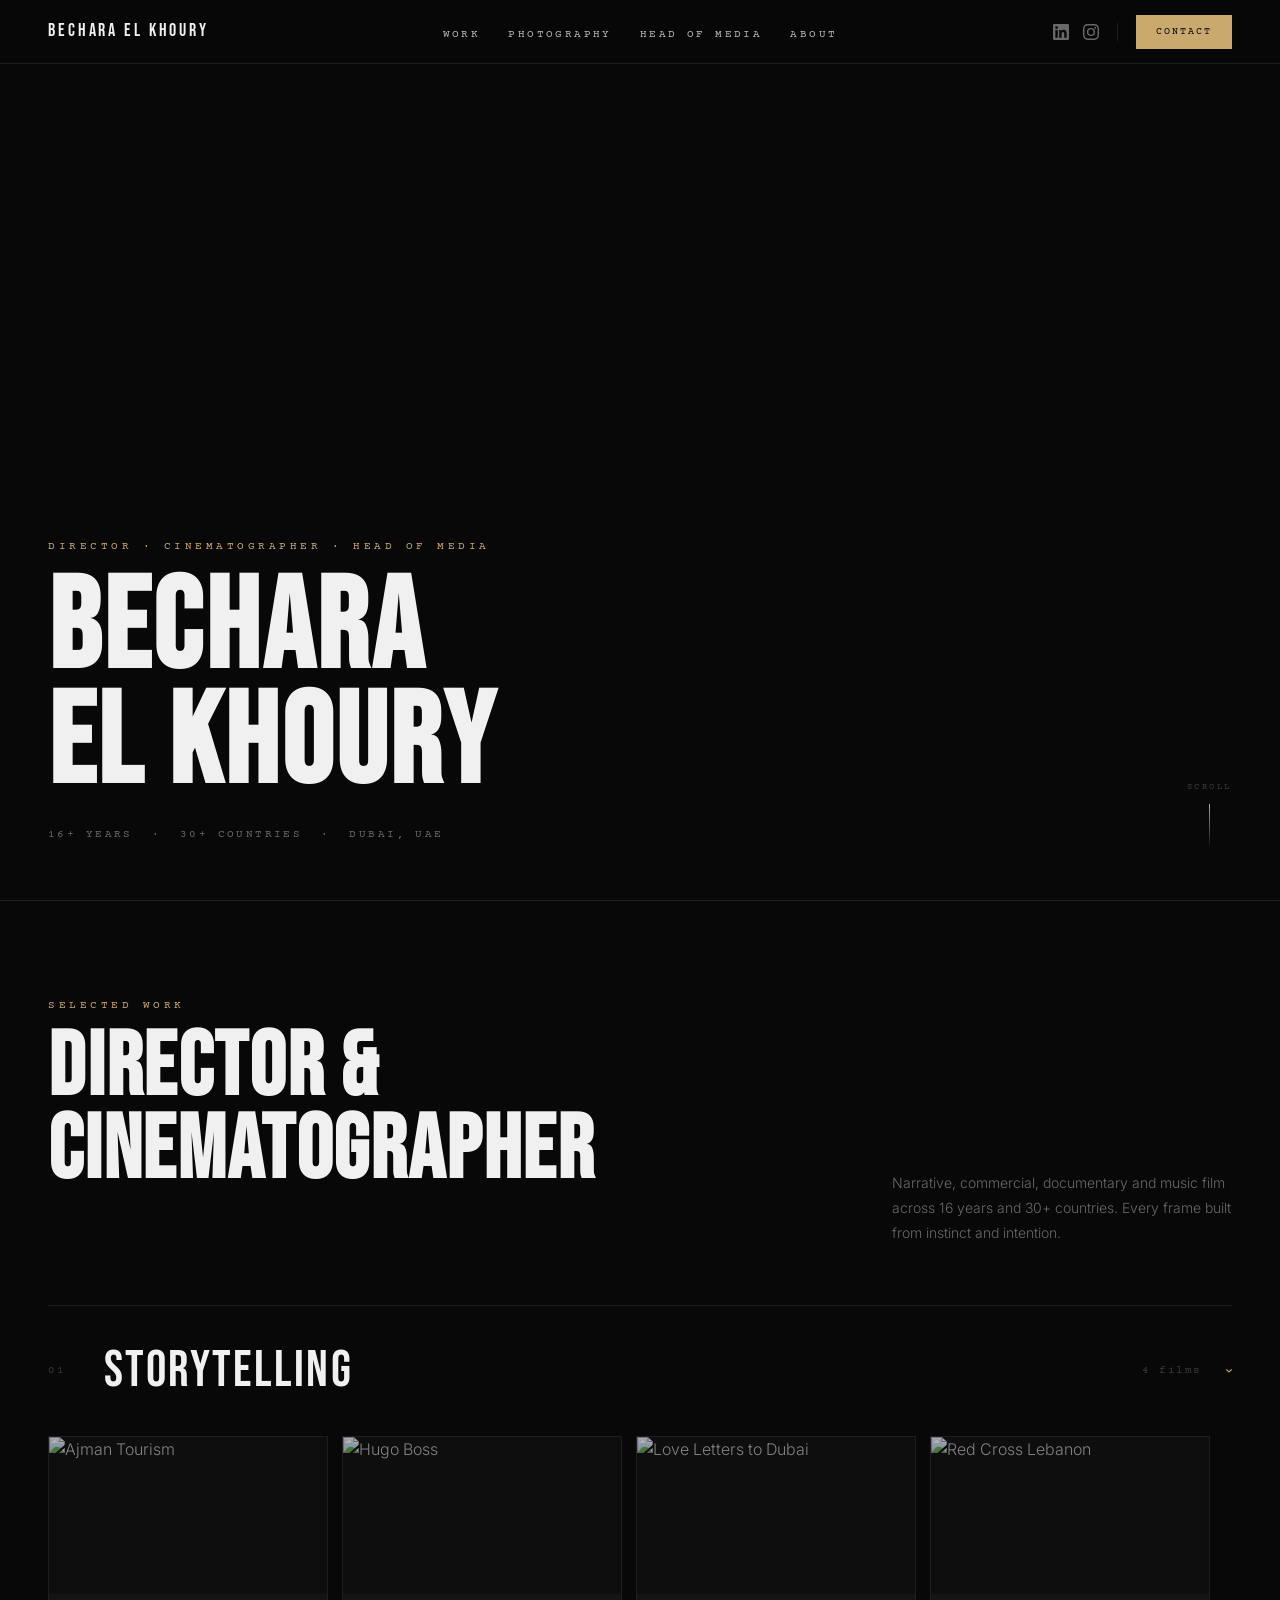
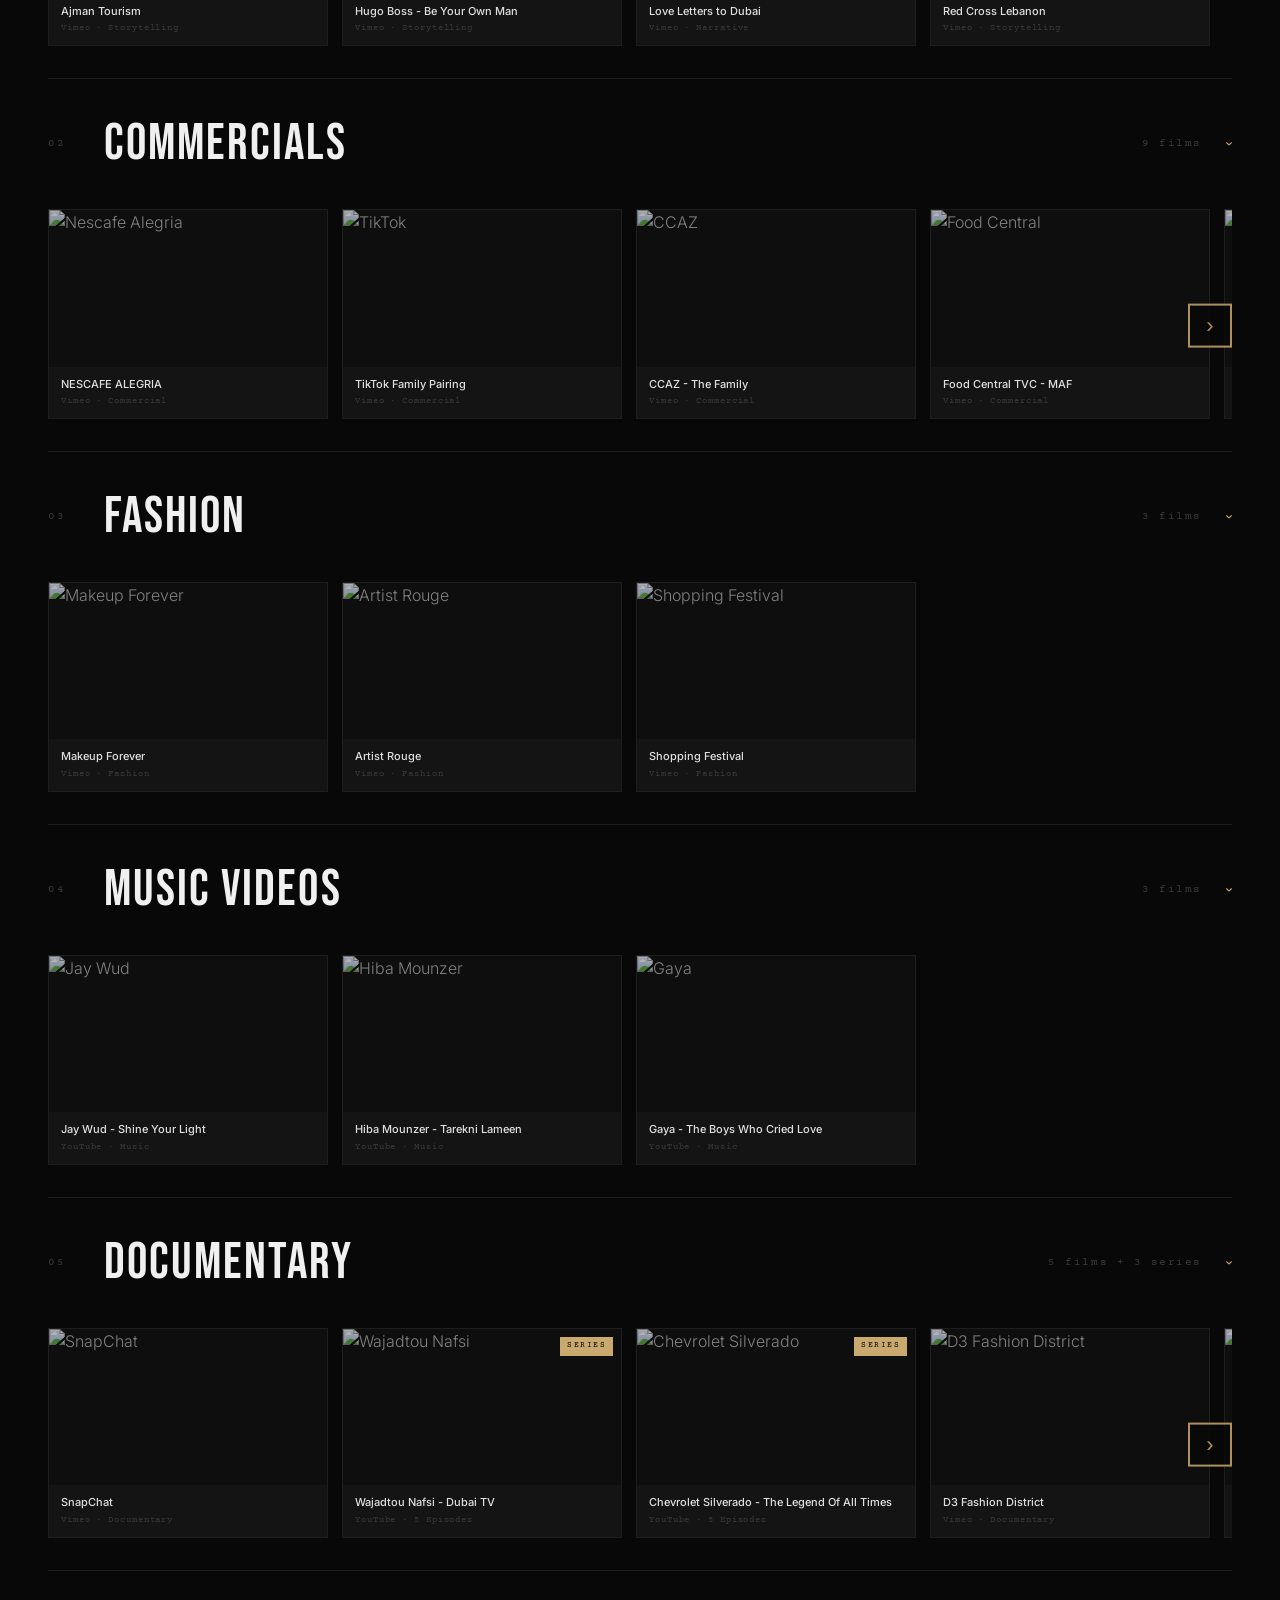
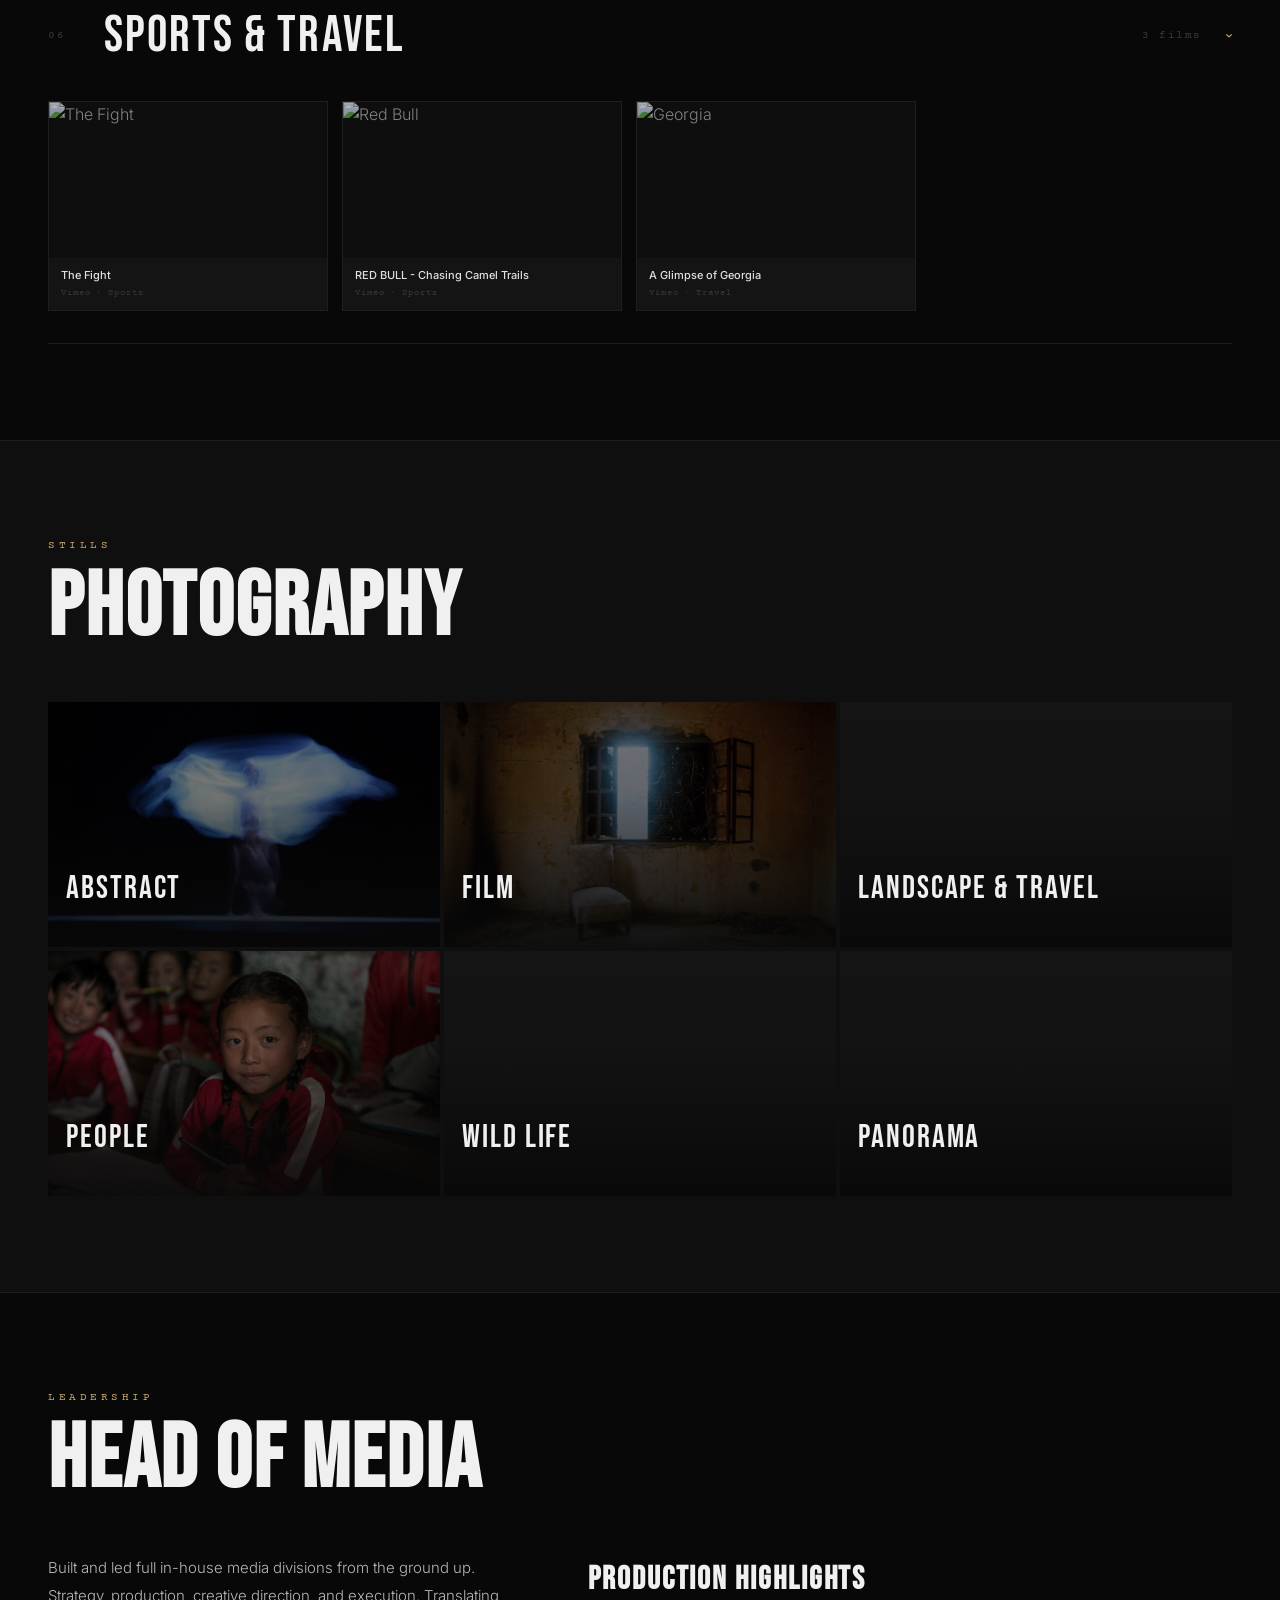
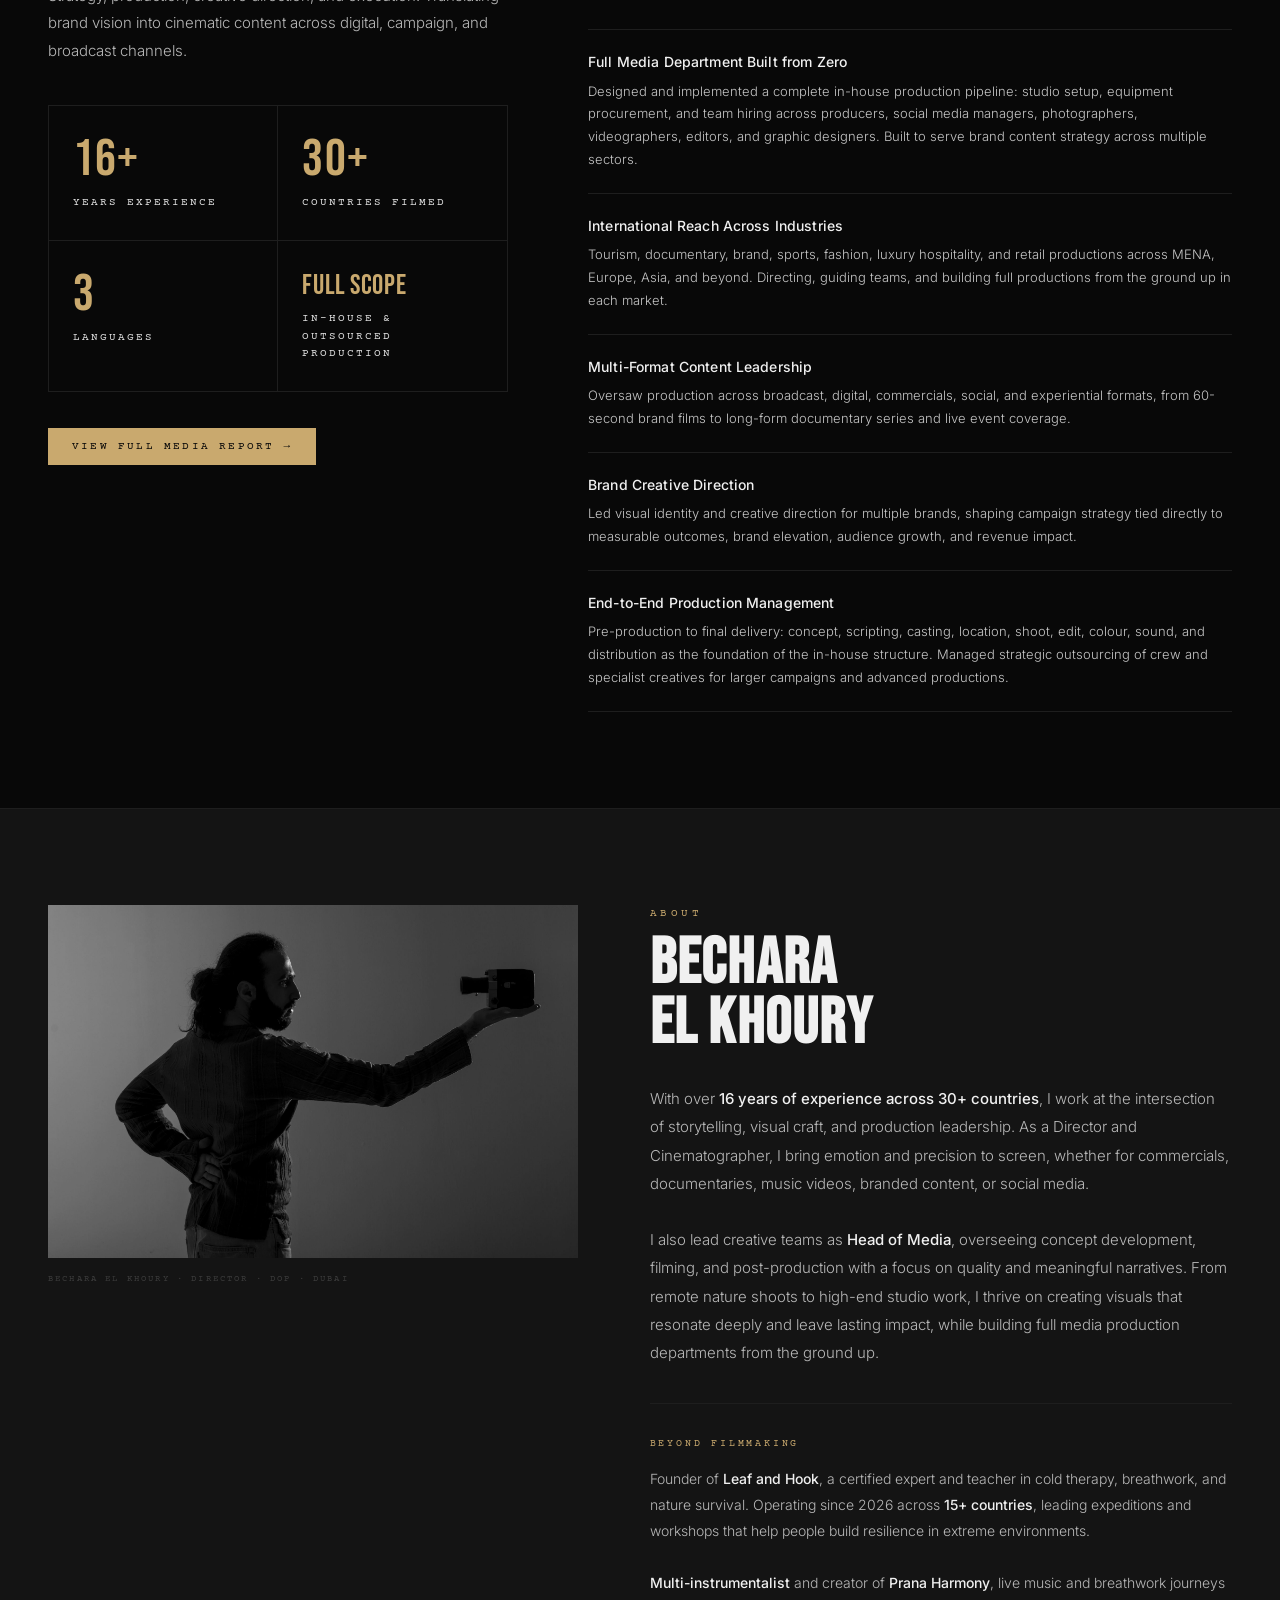
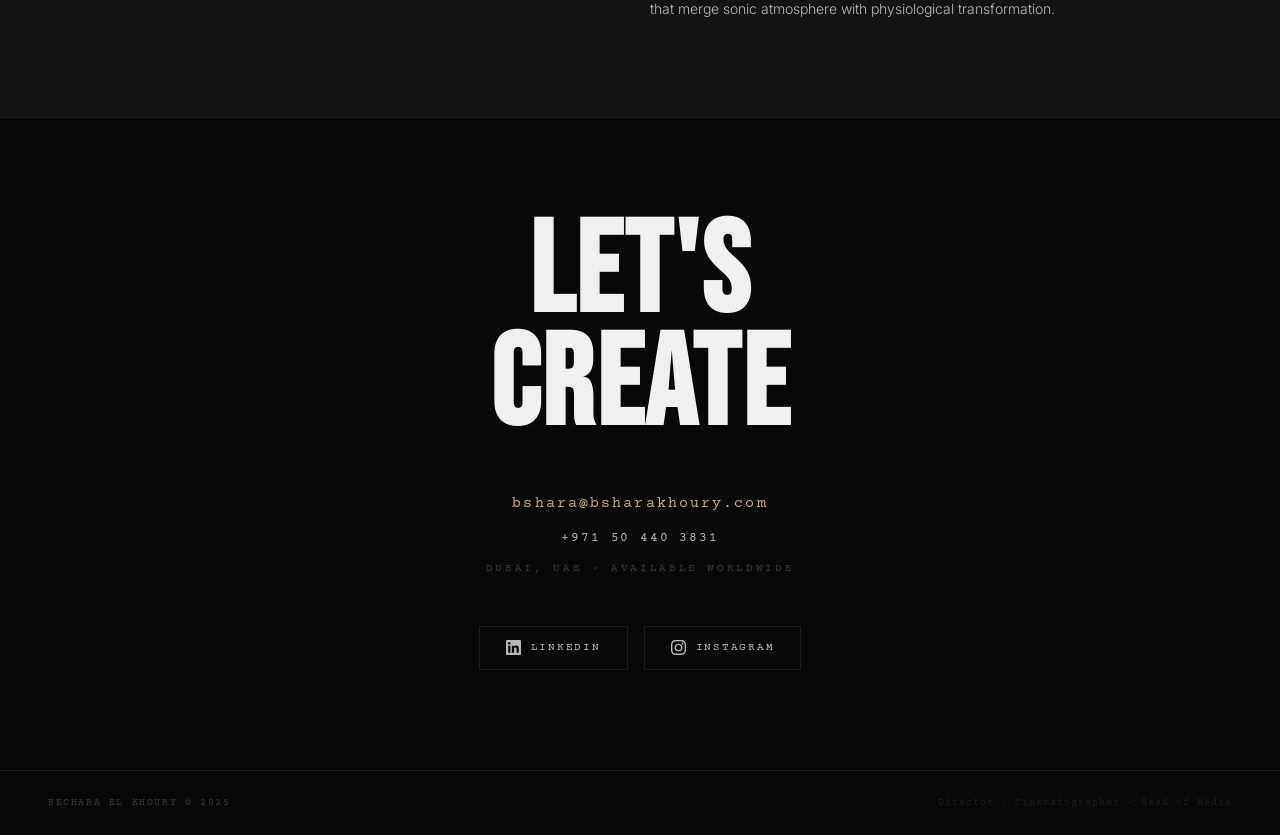
==== index.html @ ec92a2b9 "Optimize photos (83MB -> 38MB), add real favicon set and 1200x630 share image Co-Authored-By: Claude" ====
<!DOCTYPE html>
<html lang="en">
<head>
<meta charset="UTF-8">
<meta name="viewport" content="width=device-width, initial-scale=1.0">
<title>Bechara El Khoury - Director - Cinematographer - Head of Media</title>
<meta name="description" content="Bechara El Khoury - Director, Cinematographer and Head of Media. 16+ years across 30+ countries.">
<link rel="canonical" href="https://bsharakhoury.com/">
<meta name="theme-color" content="#080808">
<link rel="icon" href="/favicon.ico" sizes="48x48">
<link rel="icon" type="image/png" sizes="48x48" href="/favicon-48x48.png">
<link rel="icon" type="image/png" sizes="192x192" href="/icon-192.png">
<link rel="apple-touch-icon" href="/apple-touch-icon.png">
<link rel="manifest" href="/site.webmanifest">
<meta property="og:type" content="website">
<meta property="og:site_name" content="Bechara El Khoury">
<meta property="og:title" content="Bechara El Khoury - Director - Cinematographer - Head of Media">
<meta property="og:description" content="Bechara El Khoury - Director, Cinematographer and Head of Media. 16+ years across 30+ countries.">
<meta property="og:url" content="https://bsharakhoury.com/">
<meta property="og:image" content="https://bsharakhoury.com/og-image.jpg">
<meta property="og:image:width" content="1200">
<meta property="og:image:height" content="630">
<meta property="og:image:alt" content="Bechara El Khoury holding a vintage film camera">
<meta name="twitter:card" content="summary_large_image">
<meta name="twitter:title" content="Bechara El Khoury - Director - Cinematographer - Head of Media">
<meta name="twitter:description" content="Bechara El Khoury - Director, Cinematographer and Head of Media. 16+ years across 30+ countries.">
<meta name="twitter:image" content="https://bsharakhoury.com/og-image.jpg">
<script type="application/ld+json">{"@context":"https://schema.org","@type":"Person","name":"Bechara El Khoury","url":"https://bsharakhoury.com/","email":"bshara@bsharakhoury.com","jobTitle":"Director, Cinematographer and Head of Media","image":"https://bsharakhoury.com/og-image.jpg","sameAs":["https://www.linkedin.com/in/bshara-el-khoury/","https://www.instagram.com/bshara.in.filmmaking/"]}</script>
<link rel="preconnect" href="https://fonts.googleapis.com">
<link rel="preconnect" href="https://fonts.gstatic.com" crossorigin>
<link href="https://fonts.googleapis.com/css2?family=Bebas+Neue&family=Inter:wght@300;400;500;600&family=Courier+Prime:ital@0;1&display=swap" rel="stylesheet">
<style>
*,*::before,*::after{box-sizing:border-box;margin:0;padding:0;}
:root{
  --black:#080808;--deep:#0f0f0f;--surface:#141414;--border:#1e1e1e;
  --muted:#3a3a3a;--subtle:#686868;--text:#b8b8b8;--light:#e0e0e0;
  --white:#f0f0f0;--gold:#c9a96e;--gold-dim:rgba(201,169,110,0.12);
  --fd:"Bebas Neue",sans-serif;--fb:"Inter",sans-serif;--fm:"Courier Prime",monospace;
}
html{scroll-behavior:smooth;}
body{background:var(--black);color:var(--text);font-family:var(--fb);font-weight:300;line-height:1.6;overflow-x:hidden;}
::-webkit-scrollbar{width:2px;}
::-webkit-scrollbar-track{background:var(--black);}
::-webkit-scrollbar-thumb{background:var(--gold);}
img{display:block;max-width:100%;}
a{text-decoration:none;color:inherit;}
button{cursor:pointer;}

/* NAV */
nav{position:fixed;top:0;left:0;right:0;z-index:100;display:flex;align-items:center;justify-content:space-between;padding:0 48px;height:64px;background:rgba(8,8,8,0.97);backdrop-filter:blur(16px);-webkit-backdrop-filter:blur(16px);border-bottom:1px solid var(--border);}
.nav-name{font-family:var(--fd);font-size:18px;letter-spacing:0.16em;color:var(--white);flex-shrink:0;}
.nav-links{display:flex;gap:28px;list-style:none;position:absolute;left:50%;transform:translateX(-50%);}
.nav-links a{font-family:var(--fm);font-size:11px;letter-spacing:0.22em;text-transform:uppercase;color:var(--text);transition:color 0.2s;}
.nav-links a:hover{color:var(--gold);}
.nav-right{display:flex;align-items:center;gap:18px;flex-shrink:0;}
.nav-social{display:flex;gap:14px;align-items:center;}
.nav-social a{color:var(--subtle);transition:color 0.2s;display:flex;align-items:center;}
.nav-social a:hover{color:var(--gold);}
.nav-social svg{width:16px;height:16px;fill:currentColor;}
.nav-divider{width:1px;height:18px;background:var(--border);}
.nav-contact{font-family:var(--fm);font-size:10px;letter-spacing:0.2em;text-transform:uppercase;color:var(--black);background:var(--gold);padding:9px 20px;transition:opacity 0.2s;border:none;white-space:nowrap;}
.nav-contact:hover{opacity:0.8;}
.nav-hamburger{display:none;flex-direction:column;gap:5px;background:none;border:none;padding:4px;flex-shrink:0;}
.nav-hamburger span{display:block;width:22px;height:1px;background:var(--white);}
.mobile-menu{display:none;position:fixed;inset:0;z-index:99;background:rgba(8,8,8,0.99);flex-direction:column;align-items:center;justify-content:center;gap:32px;}
.mobile-menu.open{display:flex;}
.mobile-menu a{font-family:var(--fd);font-size:40px;letter-spacing:0.08em;color:var(--white);transition:color 0.2s;}
.mobile-menu a:hover{color:var(--gold);}
.mob-social{display:flex;gap:24px;margin-top:8px;}
.mob-social a{color:var(--subtle);}
.mob-social svg{width:20px;height:20px;fill:currentColor;}
.mob-close{position:absolute;top:22px;right:28px;background:none;border:none;color:var(--subtle);font-family:var(--fm);font-size:11px;letter-spacing:0.2em;text-transform:uppercase;}

/* HERO */
#hero{position:relative;height:100vh;min-height:600px;display:flex;flex-direction:column;justify-content:flex-end;overflow:hidden;}
.hero-reel{position:absolute;inset:0;z-index:0;background:var(--black);}
.hero-reel iframe{position:absolute;top:50%;left:50%;transform:translate(-50%,-50%);width:100vw;height:56.25vw;min-height:100vh;min-width:177.78vh;pointer-events:none;border:none;}
.hero-overlay{position:absolute;inset:0;background:linear-gradient(to bottom,rgba(8,8,8,0.25) 0%,rgba(8,8,8,0.1) 30%,rgba(8,8,8,0.65) 68%,rgba(8,8,8,1) 100%);z-index:1;}
.hero-content{position:relative;z-index:2;padding:0 48px 56px;}
.hero-eyebrow{font-family:var(--fm);font-size:11px;letter-spacing:0.32em;text-transform:uppercase;color:var(--gold);margin-bottom:16px;}
.hero-name{font-family:var(--fd);font-size:clamp(60px,10vw,148px);line-height:0.9;color:var(--white);letter-spacing:0.025em;}
.hero-tagline{margin-top:24px;font-family:var(--fm);font-size:11px;letter-spacing:0.22em;text-transform:uppercase;color:var(--subtle);}
.hero-scroll-ind{position:absolute;bottom:52px;right:48px;z-index:2;display:flex;flex-direction:column;align-items:center;gap:10px;font-family:var(--fm);font-size:9px;letter-spacing:0.28em;text-transform:uppercase;color:var(--muted);}
.hero-scroll-ind::after{content:"";width:1px;height:44px;background:linear-gradient(to bottom,var(--gold),transparent);animation:pulse 2.2s ease-in-out infinite;}
@keyframes pulse{0%,100%{opacity:0.3;}50%{opacity:1;}}

/* SHARED */
.divider{width:100%;height:1px;background:var(--border);}
.sec-eye{font-family:var(--fm);font-size:11px;letter-spacing:0.32em;text-transform:uppercase;color:var(--gold);margin-bottom:12px;}
.sec-head{font-family:var(--fd);font-size:clamp(52px,7vw,96px);color:var(--white);line-height:0.93;letter-spacing:0.02em;margin-bottom:52px;}
.fade{opacity:0;transform:translateY(20px);transition:opacity 0.7s ease,transform 0.7s ease;}
.fade.in{opacity:1;transform:translateY(0);}

/* FILMMAKING */
#filmmaking{padding:96px 48px;background:var(--black);}
.film-header{display:flex;justify-content:space-between;align-items:flex-end;margin-bottom:60px;gap:40px;flex-wrap:wrap;}
.film-header-right{font-size:14px;color:var(--subtle);line-height:1.8;max-width:340px;}
.film-cat-row{border-top:1px solid var(--border);}
.film-cat-row:last-child{border-bottom:1px solid var(--border);}
.film-cat-header{display:flex;align-items:center;justify-content:space-between;padding:24px 0;cursor:pointer;user-select:none;}
.film-cat-header:hover .film-cat-name{color:var(--gold);}
.film-cat-left{display:flex;align-items:center;gap:28px;}
.film-cat-num{font-family:var(--fm);font-size:11px;letter-spacing:0.18em;color:var(--muted);min-width:28px;}
.film-cat-name{font-family:var(--fd);font-size:clamp(32px,4vw,54px);color:var(--white);letter-spacing:0.04em;transition:color 0.25s;}
.film-cat-meta{display:flex;align-items:center;gap:20px;}
.film-cat-count{font-family:var(--fm);font-size:11px;letter-spacing:0.14em;color:var(--muted);}
.film-cat-arrow{font-family:var(--fm);font-size:16px;color:var(--gold);transition:transform 0.35s;display:inline-block;}
.film-cat-row.open .film-cat-arrow{transform:rotate(90deg);}
.film-cat-videos{overflow:hidden;max-height:0;transition:max-height 0.5s cubic-bezier(0.4,0,0.2,1);}
.film-cat-row.open .film-cat-videos{max-height:420px;}

/* SCROLL TRACK WRAPPER with arrows */
.scroll-wrapper{position:relative;}
.scroll-arrow{position:absolute;top:50%;transform:translateY(-60%);z-index:10;background:rgba(8,8,8,0.9);border:2px solid var(--gold);color:var(--gold);width:44px;height:44px;display:flex;align-items:center;justify-content:center;font-size:22px;transition:background 0.2s,opacity 0.2s;opacity:0.85;}
.scroll-arrow:hover{background:var(--gold);color:var(--black);}
.scroll-arrow.left{left:0;}
.scroll-arrow.right{right:0;}
.scroll-wrapper:hover .scroll-arrow{opacity:1;}
.scroll-arrow.hidden{opacity:0!important;pointer-events:none;}

.film-scroll-track{display:flex;gap:14px;overflow-x:auto;padding-bottom:32px;-webkit-overflow-scrolling:touch;scrollbar-width:none;}
.film-scroll-track::-webkit-scrollbar{display:none;}

.film-thumb{flex:0 0 280px;position:relative;background:var(--surface);overflow:hidden;border:1px solid var(--border);transition:border-color 0.3s;cursor:pointer;}
.film-thumb:hover{border-color:var(--gold);}
.film-thumb-img{width:100%;aspect-ratio:16/9;object-fit:cover;filter:brightness(0.7) saturate(0.85);transition:transform 0.55s ease,filter 0.4s;display:block;background:var(--surface);}
.film-thumb:hover .film-thumb-img{transform:scale(1.06);filter:brightness(0.92) saturate(1.1);}
.film-thumb-info{padding:10px 12px;}
.film-thumb-title{font-family:var(--fb);font-size:11px;font-weight:500;color:var(--light);margin-bottom:3px;line-height:1.3;}
.film-thumb-sub{font-family:var(--fm);font-size:9px;letter-spacing:0.1em;color:var(--muted);}
.film-play-btn{position:absolute;top:50%;left:50%;transform:translate(-50%,-60%) scale(0.8);width:44px;height:44px;border-radius:50%;border:1.5px solid rgba(255,255,255,0.55);display:flex;align-items:center;justify-content:center;background:rgba(8,8,8,0.45);opacity:0;transition:opacity 0.3s,transform 0.3s;pointer-events:none;}
.film-play-btn svg{width:15px;height:15px;fill:white;margin-left:2px;}
.film-thumb:hover .film-play-btn{opacity:1;transform:translate(-50%,-60%) scale(1);}
.series-badge{position:absolute;top:8px;right:8px;font-family:var(--fm);font-size:8px;letter-spacing:0.18em;text-transform:uppercase;color:var(--black);background:var(--gold);padding:3px 7px;}

/* VIDEO MODAL */
.vmodal{position:fixed;inset:0;z-index:300;background:rgba(0,0,0,0.97);display:flex;align-items:center;justify-content:center;opacity:0;pointer-events:none;transition:opacity 0.3s;}
.vmodal.open{opacity:1;pointer-events:all;}
.vmodal-box{width:92vw;max-width:1100px;aspect-ratio:16/9;position:relative;}
.vmodal-box iframe{width:100%;height:100%;border:none;}
.vmodal-close{position:absolute;top:-44px;right:0;background:none;border:none;color:var(--white);font-family:var(--fm);font-size:11px;letter-spacing:0.2em;text-transform:uppercase;}
.vmodal-close:hover{color:var(--gold);}

/* SERIES OVERLAY */
.series-overlay{position:fixed;inset:0;z-index:250;background:var(--black);opacity:0;pointer-events:none;transition:opacity 0.35s;display:flex;flex-direction:column;overflow:hidden;}
.series-overlay.open{opacity:1;pointer-events:all;}
.series-topbar{display:flex;align-items:center;justify-content:space-between;padding:20px 48px;border-bottom:1px solid var(--border);flex-shrink:0;}
.series-label{font-family:var(--fm);font-size:10px;letter-spacing:0.28em;text-transform:uppercase;color:var(--gold);margin-bottom:6px;}
.series-name{font-family:var(--fd);font-size:32px;letter-spacing:0.06em;color:var(--white);}
.series-close-btn{background:none;border:1px solid var(--border);padding:8px 16px;font-family:var(--fm);font-size:10px;letter-spacing:0.2em;text-transform:uppercase;color:var(--text);transition:all 0.2s;}
.series-close-btn:hover{border-color:var(--white);color:var(--white);}
.series-body{flex:1;overflow-y:auto;padding:40px 48px;display:grid;grid-template-columns:repeat(auto-fill,minmax(280px,1fr));gap:20px;align-content:start;}
.ep-card{background:var(--surface);border:1px solid var(--border);overflow:hidden;cursor:pointer;transition:border-color 0.3s;}
.ep-card:hover{border-color:var(--gold);}
.ep-thumb-wrap{position:relative;width:100%;padding-top:56.25%;overflow:hidden;background:var(--surface);}
.ep-thumb-wrap img{position:absolute;top:0;left:0;width:100%;height:100%;object-fit:cover;}
.ep-play{position:absolute;top:50%;left:50%;transform:translate(-50%,-50%) scale(0.8);}
.ep-thumb-wrap img{width:100%;height:100%;object-fit:cover;filter:brightness(0.72);transition:transform 0.5s,filter 0.4s;}
.ep-card:hover .ep-thumb-wrap img{filter:brightness(0.9);}
.ep-play{width:44px;height:44px;border-radius:50%;border:1.5px solid rgba(255,255,255,0.6);display:flex;align-items:center;justify-content:center;background:rgba(8,8,8,0.4);opacity:0;transition:opacity 0.3s,transform 0.3s;}
.ep-play svg{width:14px;height:14px;fill:white;margin-left:2px;}
.ep-card:hover .ep-play{opacity:1;transform:translate(-50%,-50%) scale(1);}
.ep-info{padding:14px 16px;}
.ep-num{font-family:var(--fm);font-size:9px;letter-spacing:0.22em;text-transform:uppercase;color:var(--gold);margin-bottom:5px;}
.ep-title{font-size:13px;font-weight:500;color:var(--light);line-height:1.4;}

/* PHOTOGRAPHY */
#photography{padding:96px 48px;background:var(--deep);}
.photo-cats-grid{display:grid;grid-template-columns:repeat(3,1fr);gap:4px;}
.photo-cat-card{position:relative;overflow:hidden;cursor:pointer;aspect-ratio:16/10;background:var(--surface);}
.photo-cat-card img{width:100%;height:100%;object-fit:cover;filter:brightness(0.5) saturate(0.75);transition:transform 0.65s ease,filter 0.5s;}
.photo-cat-card:hover img{transform:scale(1.08);filter:brightness(0.75) saturate(1.1);}
.photo-cat-over{position:absolute;inset:0;display:flex;flex-direction:column;justify-content:flex-end;padding:22px 18px;background:linear-gradient(to top,rgba(8,8,8,0.9) 0%,rgba(8,8,8,0.1) 60%,transparent 100%);}
.photo-cat-label{font-family:var(--fd);font-size:clamp(22px,2.5vw,34px);color:var(--white);letter-spacing:0.06em;line-height:1;}
.photo-cat-sub{font-family:var(--fm);font-size:9px;letter-spacing:0.24em;text-transform:uppercase;color:var(--gold);margin-top:6px;opacity:0;transform:translateY(6px);transition:opacity 0.3s,transform 0.3s;}
.photo-cat-card:hover .photo-cat-sub{opacity:1;transform:translateY(0);}

/* ALBUM VIEWER */
.album-overlay{position:fixed;inset:0;z-index:200;background:var(--black);opacity:0;pointer-events:none;transition:opacity 0.3s;display:flex;flex-direction:column;}
.album-overlay.open{opacity:1;pointer-events:all;}
.album-bar{display:flex;align-items:center;justify-content:space-between;padding:18px 48px;border-bottom:1px solid var(--border);flex-shrink:0;flex-wrap:wrap;gap:12px;}
.album-bar-left{display:flex;align-items:center;gap:16px;}
.album-cat-label{font-family:var(--fd);font-size:26px;letter-spacing:0.08em;color:var(--white);}
.album-photo-count{font-family:var(--fm);font-size:10px;letter-spacing:0.18em;color:var(--muted);}
.album-bar-right{display:flex;align-items:center;gap:8px;flex-wrap:wrap;}
.lay-btn{background:none;border:1px solid var(--border);padding:8px 14px;font-family:var(--fm);font-size:10px;letter-spacing:0.18em;text-transform:uppercase;color:var(--muted);transition:all 0.2s;}
.lay-btn.active,.lay-btn:hover{border-color:var(--gold);color:var(--gold);background:rgba(201,169,110,0.08);}
.album-close-btn{background:none;border:1px solid var(--border);padding:8px 14px;font-family:var(--fm);font-size:10px;letter-spacing:0.18em;text-transform:uppercase;color:var(--text);transition:all 0.2s;}
.album-close-btn:hover{border-color:var(--white);color:var(--white);}
.album-body{flex:1;overflow-y:auto;padding:28px 48px;}
.alb-grid{columns:3;column-gap:4px;}
.alb-grid-item{break-inside:avoid;margin-bottom:4px;overflow:hidden;cursor:zoom-in;}
.alb-grid-item img{width:100%;display:block;filter:brightness(0.82);opacity:0;transition:opacity 0.5s ease,transform 0.45s,filter 0.35s;}
.alb-grid-item img.loaded{opacity:1;}
.alb-grid-item:hover img{transform:scale(1.03);filter:brightness(1);}
.alb-carousel{display:flex;flex-direction:column;}
.car-stage-fixed{width:100%;max-width:960px;margin:0 auto;height:62vh;display:flex;align-items:center;justify-content:center;background:transparent;}
.car-stage-fixed img{max-width:100%;max-height:100%;object-fit:contain;display:block;transition:opacity 0.25s;}
.car-controls{display:flex;align-items:center;justify-content:center;gap:28px;margin-top:20px;flex-shrink:0;}
.car-arrow{background:none;border:1px solid var(--border);width:46px;height:46px;color:var(--white);font-size:20px;transition:border-color 0.2s,color 0.2s;flex-shrink:0;}
.car-arrow:hover{border-color:var(--gold);color:var(--gold);}
.car-count{font-family:var(--fm);font-size:11px;letter-spacing:0.2em;color:var(--muted);min-width:60px;text-align:center;}
.car-strip{display:flex;gap:5px;overflow-x:auto;padding:16px 0 4px;max-width:960px;width:100%;margin:0 auto;-webkit-overflow-scrolling:touch;flex-shrink:0;}
.car-strip img{height:52px;width:78px;object-fit:cover;cursor:pointer;opacity:0.4;flex-shrink:0;transition:opacity 0.2s;border:1px solid transparent;}
.car-strip img.active{opacity:1;border-color:var(--gold);}
.alb-full{display:flex;flex-direction:column;gap:4px;}
.alb-full-item img{width:100%;display:block;max-height:96vh;object-fit:contain;}
.alb-lb{position:fixed;inset:0;z-index:400;background:rgba(0,0,0,0.98);display:flex;align-items:center;justify-content:center;opacity:0;pointer-events:none;transition:opacity 0.25s;}
.alb-lb.open{opacity:1;pointer-events:all;}
.alb-lb img{max-width:94vw;max-height:94vh;object-fit:contain;}
.alb-lb-x{position:absolute;top:22px;right:32px;background:none;border:none;color:var(--white);font-family:var(--fm);font-size:11px;letter-spacing:0.2em;text-transform:uppercase;}
.alb-lb-x:hover{color:var(--gold);}
.alb-empty{font-family:var(--fm);font-size:11px;letter-spacing:0.2em;color:var(--muted);text-align:center;margin-top:80px;text-transform:uppercase;}

/* HEAD OF MEDIA */
#headofmedia{padding:96px 48px;background:var(--black);}
.hom-grid{display:grid;grid-template-columns:1fr 1.4fr;gap:80px;align-items:start;}
.hom-statement{font-size:15px;color:var(--text);line-height:1.85;margin-bottom:40px;}
.stats-grid{display:grid;grid-template-columns:1fr 1fr;gap:1px;background:var(--border);border:1px solid var(--border);margin-bottom:36px;}
.stat-cell{background:var(--black);padding:28px 24px;}
.stat-n{font-family:var(--fd);font-size:52px;color:var(--gold);line-height:1;letter-spacing:0.02em;}
.stat-l{font-family:var(--fm);font-size:11px;letter-spacing:0.18em;text-transform:uppercase;color:var(--light);margin-top:8px;font-weight:400;}
.hom-report-btn{display:inline-flex;align-items:center;gap:10px;font-family:var(--fm);font-size:11px;letter-spacing:0.2em;text-transform:uppercase;color:var(--black);background:var(--gold);padding:12px 24px;border:none;transition:opacity 0.2s;cursor:pointer;}
.hom-report-btn:hover{opacity:0.8;}
.hom-highlights-title{font-family:var(--fd);font-size:32px;letter-spacing:0.06em;color:var(--white);margin-bottom:24px;}
.highlight-item{padding:22px 0;border-bottom:1px solid var(--border);}
.highlight-item:first-child{border-top:1px solid var(--border);}
.hi-title{font-size:14px;font-weight:500;color:var(--white);margin-bottom:8px;line-height:1.4;letter-spacing:0.01em;}
.hi-desc{font-size:13px;color:var(--light);line-height:1.75;opacity:0.88;}

/* ABOUT */
#about{padding:96px 48px;background:var(--surface);}
.about-grid{display:grid;grid-template-columns:1fr 1.1fr;gap:72px;align-items:start;}
.about-img-col{align-self:start;}
.about-img-wrap{overflow:hidden;background:var(--surface);min-height:300px;}
.about-img-wrap img{width:100%;display:block;filter:brightness(0.92);}
.about-img-caption{margin-top:14px;font-family:var(--fm);font-size:9px;letter-spacing:0.24em;text-transform:uppercase;color:var(--muted);}
.about-bio-text{font-size:15px;color:var(--text);line-height:1.88;margin-bottom:36px;}
.about-bio-text strong{color:var(--white);font-weight:500;}
.about-divider{width:100%;height:1px;background:var(--border);margin-bottom:32px;}
.about-beyond-label{font-family:var(--fm);font-size:10px;letter-spacing:0.28em;text-transform:uppercase;color:var(--gold);margin-bottom:14px;}
.about-beyond-text{font-size:14px;color:var(--text);line-height:1.85;}
.about-beyond-text strong{color:var(--white);font-weight:500;}

/* CONTACT */
#contact{padding:100px 48px;background:var(--black);text-align:center;}
.contact-heading{font-family:var(--fd);font-size:clamp(64px,10vw,140px);color:var(--white);line-height:0.88;letter-spacing:0.02em;margin-bottom:48px;}
.contact-info{display:flex;flex-direction:column;gap:12px;margin-bottom:48px;}
.contact-email{font-family:var(--fm);font-size:15px;letter-spacing:0.14em;color:var(--gold);transition:opacity 0.2s;}
.contact-email:hover{opacity:0.7;}
.contact-phone{font-family:var(--fm);font-size:13px;letter-spacing:0.14em;color:var(--text);}
.contact-loc{font-family:var(--fm);font-size:11px;letter-spacing:0.24em;text-transform:uppercase;color:var(--muted);}
.contact-links{display:flex;justify-content:center;gap:16px;flex-wrap:wrap;}
.contact-pill{display:flex;align-items:center;gap:10px;font-family:var(--fm);font-size:11px;letter-spacing:0.16em;text-transform:uppercase;color:var(--text);border:1px solid var(--border);padding:12px 26px;transition:all 0.25s;}
.contact-pill:hover{border-color:var(--gold);color:var(--gold);}
.contact-pill svg{width:15px;height:15px;fill:currentColor;flex-shrink:0;}

/* FOOTER */
footer{padding:24px 48px;border-top:1px solid var(--border);display:flex;justify-content:space-between;align-items:center;flex-wrap:wrap;gap:8px;}
.foot-l{font-family:var(--fm);font-size:10px;letter-spacing:0.16em;text-transform:uppercase;color:var(--muted);}
.foot-r{font-family:var(--fm);font-size:10px;letter-spacing:0.1em;color:var(--border);}

/* MOBILE */
@media(max-width:900px){
  nav{padding:0 20px;height:56px;}
  .nav-links,.nav-social,.nav-divider,.nav-contact{display:none;}
  .nav-hamburger{display:flex;}
  #hero .hero-content{padding:0 24px 44px;}
  .hero-name{font-size:clamp(52px,14vw,80px);}
  .hero-scroll-ind{display:none;}
  #filmmaking,#photography,#headofmedia,#about,#contact{padding:64px 24px;}
  .film-header{flex-direction:column;align-items:flex-start;gap:16px;margin-bottom:40px;}
  .film-cat-name{font-size:clamp(26px,7vw,38px);}
  .film-thumb{flex:0 0 230px;}
  .film-cat-row.open .film-cat-videos{max-height:340px;}
  .photo-cats-grid{grid-template-columns:repeat(2,1fr);}
  .album-bar{padding:14px 20px;}
  .album-body{padding:16px 20px;}
  .alb-grid{columns:2;}
  .car-stage-fixed{height:45vw;}
  .hom-grid{grid-template-columns:1fr;gap:48px;}
  .about-grid{grid-template-columns:1fr;gap:36px;}
  .about-img-col{}
  footer{padding:20px 24px;text-align:center;justify-content:center;}
  .contact-heading{font-size:clamp(56px,16vw,90px);}
  .series-topbar{padding:14px 20px;}
  .series-body{padding:16px;grid-template-columns:1fr 1fr;gap:12px;}
}
@media(max-width:480px){
  .photo-cats-grid{grid-template-columns:1fr 1fr;}
  .alb-grid{columns:1;}
  .lay-btn,.album-close-btn{padding:7px 10px;font-size:9px;}
  .series-body{grid-template-columns:1fr;gap:10px;padding:12px;}
  .series-name{font-size:22px;}
}
</style>
</head>
<body>

<!-- NAV -->
<nav id="mainNav">
  <a href="#hero" class="nav-name">Bechara El Khoury</a>
  <ul class="nav-links">
    <li><a href="#filmmaking">Work</a></li>
    <li><a href="#photography">Photography</a></li>
    <li><a href="#headofmedia">Head of Media</a></li>
    <li><a href="#about">About</a></li>
  </ul>
  <div class="nav-right">
    <div class="nav-social">
      <a href="https://www.linkedin.com/in/bshara-el-khoury/" target="_blank" rel="noopener noreferrer" title="LinkedIn">
        <svg viewBox="0 0 24 24"><path d="M20.447 20.452h-3.554v-5.569c0-1.328-.027-3.037-1.852-3.037-1.853 0-2.136 1.445-2.136 2.939v5.667H9.351V9h3.414v1.561h.046c.477-.9 1.637-1.85 3.37-1.85 3.601 0 4.267 2.37 4.267 5.455v6.286zM5.337 7.433a2.062 2.062 0 01-2.063-2.065 2.064 2.064 0 112.063 2.065zm1.782 13.019H3.555V9h3.564v11.452zM22.225 0H1.771C.792 0 0 .774 0 1.729v20.542C0 23.227.792 24 1.771 24h20.451C23.2 24 24 23.227 24 22.271V1.729C24 .774 23.2 0 22.222 0h.003z"/></svg>
      </a>
      <a href="https://www.instagram.com/bshara.in.filmmaking/" target="_blank" rel="noopener noreferrer" title="Instagram">
        <svg viewBox="0 0 24 24"><path d="M12 2.163c3.204 0 3.584.012 4.85.07 3.252.148 4.771 1.691 4.919 4.919.058 1.265.069 1.645.069 4.849 0 3.205-.012 3.584-.069 4.849-.149 3.225-1.664 4.771-4.919 4.919-1.266.058-1.644.07-4.85.07-3.204 0-3.584-.012-4.849-.07-3.26-.149-4.771-1.699-4.919-4.92-.058-1.265-.07-1.644-.07-4.849 0-3.204.013-3.583.07-4.849.149-3.227 1.664-4.771 4.919-4.919 1.266-.057 1.645-.069 4.849-.069zM12 0C8.741 0 8.333.014 7.053.072 2.695.272.273 2.69.073 7.052.014 8.333 0 8.741 0 12c0 3.259.014 3.668.072 4.948.2 4.358 2.618 6.78 6.98 6.98C8.333 23.986 8.741 24 12 24c3.259 0 3.668-.014 4.948-.072 4.354-.2 6.782-2.618 6.979-6.98.059-1.28.073-1.689.073-4.948 0-3.259-.014-3.667-.072-4.947-.196-4.354-2.617-6.78-6.979-6.98C15.668.014 15.259 0 12 0zm0 5.838a6.162 6.162 0 100 12.324 6.162 6.162 0 000-12.324zM12 16a4 4 0 110-8 4 4 0 010 8zm6.406-11.845a1.44 1.44 0 100 2.881 1.44 1.44 0 000-2.881z"/></svg>
      </a>
    </div>
    <div class="nav-divider"></div>
    <a href="#contact" class="nav-contact">Contact</a>
  </div>
  <button class="nav-hamburger" id="hamburger" aria-label="Open menu">
    <span></span><span></span><span></span>
  </button>
</nav>

<!-- MOBILE MENU -->
<div class="mobile-menu" id="mobileMenu">
  <button class="mob-close" id="mobClose">X Close</button>
  <a href="#filmmaking" class="mob-link">Work</a>
  <a href="#photography" class="mob-link">Photography</a>
  <a href="#headofmedia" class="mob-link">Head of Media</a>
  <a href="#about" class="mob-link">About</a>
  <a href="#contact" class="mob-link">Contact</a>
  <div class="mob-social">
    <a href="https://www.linkedin.com/in/bshara-el-khoury/" target="_blank" rel="noopener noreferrer"><svg viewBox="0 0 24 24"><path d="M20.447 20.452h-3.554v-5.569c0-1.328-.027-3.037-1.852-3.037-1.853 0-2.136 1.445-2.136 2.939v5.667H9.351V9h3.414v1.561h.046c.477-.9 1.637-1.85 3.37-1.85 3.601 0 4.267 2.37 4.267 5.455v6.286zM5.337 7.433a2.062 2.062 0 01-2.063-2.065 2.064 2.064 0 112.063 2.065zm1.782 13.019H3.555V9h3.564v11.452zM22.225 0H1.771C.792 0 0 .774 0 1.729v20.542C0 23.227.792 24 1.771 24h20.451C23.2 24 24 23.227 24 22.271V1.729C24 .774 23.2 0 22.222 0h.003z"/></svg></a>
    <a href="https://www.instagram.com/bshara.in.filmmaking/" target="_blank" rel="noopener noreferrer"><svg viewBox="0 0 24 24"><path d="M12 2.163c3.204 0 3.584.012 4.85.07 3.252.148 4.771 1.691 4.919 4.919.058 1.265.069 1.645.069 4.849 0 3.205-.012 3.584-.069 4.849-.149 3.225-1.664 4.771-4.919 4.919-1.266.058-1.644.07-4.85.07-3.204 0-3.584-.012-4.849-.07-3.26-.149-4.771-1.699-4.919-4.92-.058-1.265-.07-1.644-.07-4.849 0-3.204.013-3.583.07-4.849.149-3.227 1.664-4.771 4.919-4.919 1.266-.057 1.645-.069 4.849-.069zM12 0C8.741 0 8.333.014 7.053.072 2.695.272.273 2.69.073 7.052.014 8.333 0 8.741 0 12c0 3.259.014 3.668.072 4.948.2 4.358 2.618 6.78 6.98 6.98C8.333 23.986 8.741 24 12 24c3.259 0 3.668-.014 4.948-.072 4.354-.2 6.782-2.618 6.979-6.98.059-1.28.073-1.689.073-4.948 0-3.259-.014-3.667-.072-4.947-.196-4.354-2.617-6.78-6.979-6.98C15.668.014 15.259 0 12 0zm0 5.838a6.162 6.162 0 100 12.324 6.162 6.162 0 000-12.324zM12 16a4 4 0 110-8 4 4 0 010 8zm6.406-11.845a1.44 1.44 0 100 2.881 1.44 1.44 0 000-2.881z"/></svg></a>
  </div>
</div>

<!-- HERO -->
<section id="hero">
  <div class="hero-reel">
    <iframe src="https://player.vimeo.com/video/1045590761?background=1&autoplay=1&loop=1&muted=1&title=0&byline=0&portrait=0" allow="autoplay; fullscreen" allowfullscreen></iframe>
  </div>
  <div class="hero-overlay"></div>
  <div class="hero-content">
    <p class="hero-eyebrow">Director &middot; Cinematographer &middot; Head of Media</p>
    <h1 class="hero-name">BECHARA<br>EL KHOURY</h1>
    <p class="hero-tagline">16+ years &nbsp;&middot;&nbsp; 30+ countries &nbsp;&middot;&nbsp; Dubai, UAE</p>
  </div>
  <div class="hero-scroll-ind">Scroll</div>
</section>

<div class="divider"></div>

<!-- FILMMAKING -->
<section id="filmmaking">
  <div class="film-header fade">
    <div>
      <p class="sec-eye">Selected Work</p>
      <h2 class="sec-head">DIRECTOR &amp;<br>CINEMATOGRAPHER</h2>
    </div>
    <p class="film-header-right">Narrative, commercial, documentary and music film across 16 years and 30+ countries. Every frame built from instinct and intention.</p>
  </div>

  <div class="film-categories fade">

    <!-- 01 STORYTELLING -->
    <div class="film-cat-row open">
      <div class="film-cat-header">
        <div class="film-cat-left"><span class="film-cat-num">01</span><span class="film-cat-name">STORYTELLING</span></div>
        <div class="film-cat-meta"><span class="film-cat-count">4 films</span><span class="film-cat-arrow">&#x203A;</span></div>
      </div>
      <div class="film-cat-videos">
        <div class="scroll-wrapper">
          <button class="scroll-arrow left">&#x2039;</button>
          <div class="film-scroll-track">
            <div class="film-thumb" data-src="https://player.vimeo.com/video/478397818?autoplay=1&title=0&byline=0&portrait=0">
              <img loading="lazy" decoding="async" class="film-thumb-img" src="https://vumbnail.com/478397818.jpg" alt="Ajman Tourism">
              <div class="film-play-btn"><svg viewBox="0 0 24 24"><path d="M8 5v14l11-7z"/></svg></div>
              <div class="film-thumb-info"><div class="film-thumb-title">Ajman Tourism</div><div class="film-thumb-sub">Vimeo &middot; Storytelling</div></div>
            </div>
            <div class="film-thumb" data-src="https://player.vimeo.com/video/543505247?autoplay=1&title=0&byline=0&portrait=0">
              <img loading="lazy" decoding="async" class="film-thumb-img" src="https://vumbnail.com/543505247.jpg" alt="Hugo Boss">
              <div class="film-play-btn"><svg viewBox="0 0 24 24"><path d="M8 5v14l11-7z"/></svg></div>
              <div class="film-thumb-info"><div class="film-thumb-title">Hugo Boss - Be Your Own Man</div><div class="film-thumb-sub">Vimeo &middot; Storytelling</div></div>
            </div>
            <div class="film-thumb" data-src="https://player.vimeo.com/video/119242627?autoplay=1&title=0&byline=0&portrait=0">
              <img loading="lazy" decoding="async" class="film-thumb-img" src="https://vumbnail.com/119242627.jpg" alt="Love Letters to Dubai">
              <div class="film-play-btn"><svg viewBox="0 0 24 24"><path d="M8 5v14l11-7z"/></svg></div>
              <div class="film-thumb-info"><div class="film-thumb-title">Love Letters to Dubai</div><div class="film-thumb-sub">Vimeo &middot; Narrative</div></div>
            </div>
            <div class="film-thumb" data-src="https://player.vimeo.com/video/927178906?autoplay=1&title=0&byline=0&portrait=0">
              <img loading="lazy" decoding="async" class="film-thumb-img" src="https://vumbnail.com/927178906.jpg" alt="Red Cross Lebanon">
              <div class="film-play-btn"><svg viewBox="0 0 24 24"><path d="M8 5v14l11-7z"/></svg></div>
              <div class="film-thumb-info"><div class="film-thumb-title">Red Cross Lebanon</div><div class="film-thumb-sub">Vimeo &middot; Storytelling</div></div>
            </div>
          </div>
          <button class="scroll-arrow right">&#x203A;</button>
        </div>
      </div>
    </div>

    <!-- 02 COMMERCIALS -->
    <div class="film-cat-row open">
      <div class="film-cat-header">
        <div class="film-cat-left"><span class="film-cat-num">02</span><span class="film-cat-name">COMMERCIALS</span></div>
        <div class="film-cat-meta"><span class="film-cat-count">9 films</span><span class="film-cat-arrow">&#x203A;</span></div>
      </div>
      <div class="film-cat-videos">
        <div class="scroll-wrapper">
          <button class="scroll-arrow left">&#x2039;</button>
          <div class="film-scroll-track">
            <div class="film-thumb" data-src="https://player.vimeo.com/video/1207013651?autoplay=1&title=0&byline=0&portrait=0">
              <img loading="lazy" decoding="async" class="film-thumb-img" src="https://vumbnail.com/1207013651.jpg" alt="Nescafe Alegria">
              <div class="film-play-btn"><svg viewBox="0 0 24 24"><path d="M8 5v14l11-7z"/></svg></div>
              <div class="film-thumb-info"><div class="film-thumb-title">NESCAFE ALEGRIA</div><div class="film-thumb-sub">Vimeo &middot; Commercial</div></div>
            </div>
            <div class="film-thumb" data-src="https://player.vimeo.com/video/766398965?autoplay=1&title=0&byline=0&portrait=0">
              <img loading="lazy" decoding="async" class="film-thumb-img" src="https://vumbnail.com/766398965.jpg" alt="TikTok">
              <div class="film-play-btn"><svg viewBox="0 0 24 24"><path d="M8 5v14l11-7z"/></svg></div>
              <div class="film-thumb-info"><div class="film-thumb-title">TikTok Family Pairing</div><div class="film-thumb-sub">Vimeo &middot; Commercial</div></div>
            </div>
            <div class="film-thumb" data-src="https://player.vimeo.com/video/927180667?autoplay=1&title=0&byline=0&portrait=0">
              <img loading="lazy" decoding="async" class="film-thumb-img" src="https://vumbnail.com/927180667.jpg" alt="CCAZ">
              <div class="film-play-btn"><svg viewBox="0 0 24 24"><path d="M8 5v14l11-7z"/></svg></div>
              <div class="film-thumb-info"><div class="film-thumb-title">CCAZ - The Family</div><div class="film-thumb-sub">Vimeo &middot; Commercial</div></div>
            </div>
            <div class="film-thumb" data-src="https://player.vimeo.com/video/935440204?autoplay=1&title=0&byline=0&portrait=0">
              <img loading="lazy" decoding="async" class="film-thumb-img" src="https://vumbnail.com/935440204.jpg" alt="Food Central">
              <div class="film-play-btn"><svg viewBox="0 0 24 24"><path d="M8 5v14l11-7z"/></svg></div>
              <div class="film-thumb-info"><div class="film-thumb-title">Food Central TVC - MAF</div><div class="film-thumb-sub">Vimeo &middot; Commercial</div></div>
            </div>
            <div class="film-thumb" data-src="https://player.vimeo.com/video/935439484?autoplay=1&title=0&byline=0&portrait=0">
              <img loading="lazy" decoding="async" class="film-thumb-img" src="https://vumbnail.com/935439484.jpg" alt="Nestle Optifast">
              <div class="film-play-btn"><svg viewBox="0 0 24 24"><path d="M8 5v14l11-7z"/></svg></div>
              <div class="film-thumb-info"><div class="film-thumb-title">Nestle - Optifast</div><div class="film-thumb-sub">Vimeo &middot; Commercial</div></div>
            </div>
            <div class="film-thumb" data-src="https://player.vimeo.com/video/935448912?autoplay=1&title=0&byline=0&portrait=0">
              <img loading="lazy" decoding="async" class="film-thumb-img" src="https://vumbnail.com/935448912.jpg" alt="McDonalds App">
              <div class="film-play-btn"><svg viewBox="0 0 24 24"><path d="M8 5v14l11-7z"/></svg></div>
              <div class="film-thumb-info"><div class="film-thumb-title">McDonald's App</div><div class="film-thumb-sub">Vimeo &middot; Commercial</div></div>
            </div>
            <div class="film-thumb" data-src="https://player.vimeo.com/video/1207013892?autoplay=1&title=0&byline=0&portrait=0">
              <img loading="lazy" decoding="async" class="film-thumb-img" src="https://vumbnail.com/1207013892.jpg" alt="MAF Share it Forward">
              <div class="film-play-btn"><svg viewBox="0 0 24 24"><path d="M8 5v14l11-7z"/></svg></div>
              <div class="film-thumb-info"><div class="film-thumb-title">MAF - Share It Forward</div><div class="film-thumb-sub">Vimeo &middot; Commercial</div></div>
            </div>
            <!-- NESCAFE ALEGRIA MINI SERIES -->
            <div class="film-thumb series-thumb" data-series="nescafe">
              <img loading="lazy" decoding="async" class="film-thumb-img" src="https://vumbnail.com/274157276.jpg" alt="NESCAFE Alegria Series">
              <div class="film-play-btn"><svg viewBox="0 0 24 24"><path d="M8 5v14l11-7z"/></svg></div>
              <div class="series-badge">Series</div>
              <div class="film-thumb-info"><div class="film-thumb-title">NESCAFE ALEGRIA - Mini Series</div><div class="film-thumb-sub">Vimeo &middot; 6 Episodes</div></div>
            </div>
            <div class="film-thumb" data-src="https://player.vimeo.com/video/935449114?autoplay=1&title=0&byline=0&portrait=0">
              <img loading="lazy" decoding="async" class="film-thumb-img" src="https://vumbnail.com/935449114.jpg" alt="McDonalds App 2">
              <div class="film-play-btn"><svg viewBox="0 0 24 24"><path d="M8 5v14l11-7z"/></svg></div>
              <div class="film-thumb-info"><div class="film-thumb-title">McDonald's App 2</div><div class="film-thumb-sub">Vimeo &middot; Commercial</div></div>
            </div>
          </div>
          <button class="scroll-arrow right">&#x203A;</button>
        </div>
      </div>
    </div>

    <!-- 03 FASHION -->
    <div class="film-cat-row open">
      <div class="film-cat-header">
        <div class="film-cat-left"><span class="film-cat-num">03</span><span class="film-cat-name">FASHION</span></div>
        <div class="film-cat-meta"><span class="film-cat-count">3 films</span><span class="film-cat-arrow">&#x203A;</span></div>
      </div>
      <div class="film-cat-videos">
        <div class="scroll-wrapper">
          <button class="scroll-arrow left">&#x2039;</button>
          <div class="film-scroll-track">
            <div class="film-thumb" data-src="https://player.vimeo.com/video/691551208?autoplay=1&title=0&byline=0&portrait=0">
              <img loading="lazy" decoding="async" class="film-thumb-img" src="https://vumbnail.com/691551208.jpg" alt="Makeup Forever">
              <div class="film-play-btn"><svg viewBox="0 0 24 24"><path d="M8 5v14l11-7z"/></svg></div>
              <div class="film-thumb-info"><div class="film-thumb-title">Makeup Forever</div><div class="film-thumb-sub">Vimeo &middot; Fashion</div></div>
            </div>
            <div class="film-thumb" data-src="https://player.vimeo.com/video/912189541?autoplay=1&title=0&byline=0&portrait=0">
              <img loading="lazy" decoding="async" class="film-thumb-img" src="https://vumbnail.com/912189541.jpg" alt="Artist Rouge">
              <div class="film-play-btn"><svg viewBox="0 0 24 24"><path d="M8 5v14l11-7z"/></svg></div>
              <div class="film-thumb-info"><div class="film-thumb-title">Artist Rouge</div><div class="film-thumb-sub">Vimeo &middot; Fashion</div></div>
            </div>
            <div class="film-thumb" data-src="https://player.vimeo.com/video/512142921?autoplay=1&title=0&byline=0&portrait=0">
              <img loading="lazy" decoding="async" class="film-thumb-img" src="https://vumbnail.com/512142921.jpg" alt="Shopping Festival">
              <div class="film-play-btn"><svg viewBox="0 0 24 24"><path d="M8 5v14l11-7z"/></svg></div>
              <div class="film-thumb-info"><div class="film-thumb-title">Shopping Festival</div><div class="film-thumb-sub">Vimeo &middot; Fashion</div></div>
            </div>
          </div>
          <button class="scroll-arrow right">&#x203A;</button>
        </div>
      </div>
    </div>

    <!-- 04 MUSIC VIDEOS -->
    <div class="film-cat-row open">
      <div class="film-cat-header">
        <div class="film-cat-left"><span class="film-cat-num">04</span><span class="film-cat-name">MUSIC VIDEOS</span></div>
        <div class="film-cat-meta"><span class="film-cat-count">3 films</span><span class="film-cat-arrow">&#x203A;</span></div>
      </div>
      <div class="film-cat-videos">
        <div class="scroll-wrapper">
          <button class="scroll-arrow left">&#x2039;</button>
          <div class="film-scroll-track">
            <div class="film-thumb" data-src="https://www.youtube.com/embed/TRwConZh3ls?autoplay=1">
              <img loading="lazy" decoding="async" class="film-thumb-img" src="https://img.youtube.com/vi/TRwConZh3ls/maxresdefault.jpg" alt="Jay Wud">
              <div class="film-play-btn"><svg viewBox="0 0 24 24"><path d="M8 5v14l11-7z"/></svg></div>
              <div class="film-thumb-info"><div class="film-thumb-title">Jay Wud - Shine Your Light</div><div class="film-thumb-sub">YouTube &middot; Music</div></div>
            </div>
            <div class="film-thumb" data-src="https://www.youtube.com/embed/9NnEPmJsDzM?autoplay=1">
              <img loading="lazy" decoding="async" class="film-thumb-img" src="https://img.youtube.com/vi/9NnEPmJsDzM/maxresdefault.jpg" alt="Hiba Mounzer">
              <div class="film-play-btn"><svg viewBox="0 0 24 24"><path d="M8 5v14l11-7z"/></svg></div>
              <div class="film-thumb-info"><div class="film-thumb-title">Hiba Mounzer - Tarekni Lameen</div><div class="film-thumb-sub">YouTube &middot; Music</div></div>
            </div>
            <div class="film-thumb" data-src="https://www.youtube.com/embed/lkDtBsKdBrA?autoplay=1">
              <img loading="lazy" decoding="async" class="film-thumb-img" src="https://img.youtube.com/vi/lkDtBsKdBrA/maxresdefault.jpg" alt="Gaya">
              <div class="film-play-btn"><svg viewBox="0 0 24 24"><path d="M8 5v14l11-7z"/></svg></div>
              <div class="film-thumb-info"><div class="film-thumb-title">Gaya - The Boys Who Cried Love</div><div class="film-thumb-sub">YouTube &middot; Music</div></div>
            </div>
          </div>
          <button class="scroll-arrow right">&#x203A;</button>
        </div>
      </div>
    </div>

    <!-- 05 DOCUMENTARY -->
    <div class="film-cat-row open">
      <div class="film-cat-header">
        <div class="film-cat-left"><span class="film-cat-num">05</span><span class="film-cat-name">DOCUMENTARY</span></div>
        <div class="film-cat-meta"><span class="film-cat-count">5 films + 3 series</span><span class="film-cat-arrow">&#x203A;</span></div>
      </div>
      <div class="film-cat-videos">
        <div class="scroll-wrapper">
          <button class="scroll-arrow left">&#x2039;</button>
          <div class="film-scroll-track">
            <div class="film-thumb" data-src="https://player.vimeo.com/video/803172719?autoplay=1&title=0&byline=0&portrait=0">
              <img loading="lazy" decoding="async" class="film-thumb-img" src="https://vumbnail.com/803172719.jpg" alt="SnapChat">
              <div class="film-play-btn"><svg viewBox="0 0 24 24"><path d="M8 5v14l11-7z"/></svg></div>
              <div class="film-thumb-info"><div class="film-thumb-title">SnapChat</div><div class="film-thumb-sub">Vimeo &middot; Documentary</div></div>
            </div>
            <div class="film-thumb series-thumb" data-series="wajadtou">
              <img loading="lazy" decoding="async" class="film-thumb-img" src="https://img.youtube.com/vi/-vMeXaAx8Zw/maxresdefault.jpg" alt="Wajadtou Nafsi">
              <div class="film-play-btn"><svg viewBox="0 0 24 24"><path d="M8 5v14l11-7z"/></svg></div>
              <div class="series-badge">Series</div>
              <div class="film-thumb-info"><div class="film-thumb-title">Wajadtou Nafsi - Dubai TV</div><div class="film-thumb-sub">YouTube &middot; 5 Episodes</div></div>
            </div>
            <div class="film-thumb series-thumb" data-series="chevrolet">
              <img loading="lazy" decoding="async" class="film-thumb-img" src="https://img.youtube.com/vi/kiPiA7RxTGo/maxresdefault.jpg" alt="Chevrolet Silverado">
              <div class="film-play-btn"><svg viewBox="0 0 24 24"><path d="M8 5v14l11-7z"/></svg></div>
              <div class="series-badge">Series</div>
              <div class="film-thumb-info"><div class="film-thumb-title">Chevrolet Silverado - The Legend Of All Times</div><div class="film-thumb-sub">YouTube &middot; 5 Episodes</div></div>
            </div>
            <div class="film-thumb" data-src="https://player.vimeo.com/video/137423902?autoplay=1&title=0&byline=0&portrait=0">
              <img loading="lazy" decoding="async" class="film-thumb-img" src="https://vumbnail.com/137423902.jpg" alt="D3 Fashion District">
              <div class="film-play-btn"><svg viewBox="0 0 24 24"><path d="M8 5v14l11-7z"/></svg></div>
              <div class="film-thumb-info"><div class="film-thumb-title">D3 Fashion District</div><div class="film-thumb-sub">Vimeo &middot; Documentary</div></div>
            </div>
            <div class="film-thumb" data-src="https://player.vimeo.com/video/274228735?autoplay=1&title=0&byline=0&portrait=0">
              <img loading="lazy" decoding="async" class="film-thumb-img" src="https://vumbnail.com/274228735.jpg" alt="Teachers for Heroes">
              <div class="film-play-btn"><svg viewBox="0 0 24 24"><path d="M8 5v14l11-7z"/></svg></div>
              <div class="film-thumb-info"><div class="film-thumb-title">Teachers for Heroes</div><div class="film-thumb-sub">Vimeo &middot; Documentary</div></div>
            </div>
            <div class="film-thumb series-thumb" data-series="mini">
              <img loading="lazy" decoding="async" class="film-thumb-img" src="https://vumbnail.com/93509614.jpg" alt="Mini Cooper Series">
              <div class="film-play-btn"><svg viewBox="0 0 24 24"><path d="M8 5v14l11-7z"/></svg></div>
              <div class="series-badge">Series</div>
              <div class="film-thumb-info"><div class="film-thumb-title">Mini Cooper - The Original in Me</div><div class="film-thumb-sub">Vimeo &middot; 4 Episodes</div></div>
            </div>
          </div>
          <button class="scroll-arrow right">&#x203A;</button>
        </div>
      </div>
    </div>

    <!-- 06 SPORTS & TRAVEL -->
    <div class="film-cat-row open">
      <div class="film-cat-header">
        <div class="film-cat-left"><span class="film-cat-num">06</span><span class="film-cat-name">SPORTS &amp; TRAVEL</span></div>
        <div class="film-cat-meta"><span class="film-cat-count">3 films</span><span class="film-cat-arrow">&#x203A;</span></div>
      </div>
      <div class="film-cat-videos">
        <div class="scroll-wrapper">
          <button class="scroll-arrow left">&#x2039;</button>
          <div class="film-scroll-track">
            <div class="film-thumb" data-src="https://player.vimeo.com/video/150919791?autoplay=1&title=0&byline=0&portrait=0">
              <img loading="lazy" decoding="async" class="film-thumb-img" src="https://vumbnail.com/150919791.jpg" alt="The Fight">
              <div class="film-play-btn"><svg viewBox="0 0 24 24"><path d="M8 5v14l11-7z"/></svg></div>
              <div class="film-thumb-info"><div class="film-thumb-title">The Fight</div><div class="film-thumb-sub">Vimeo &middot; Sports</div></div>
            </div>
            <div class="film-thumb" data-src="https://player.vimeo.com/video/267034542?autoplay=1&title=0&byline=0&portrait=0">
              <img loading="lazy" decoding="async" class="film-thumb-img" src="https://vumbnail.com/267034542.jpg" alt="Red Bull">
              <div class="film-play-btn"><svg viewBox="0 0 24 24"><path d="M8 5v14l11-7z"/></svg></div>
              <div class="film-thumb-info"><div class="film-thumb-title">RED BULL - Chasing Camel Trails</div><div class="film-thumb-sub">Vimeo &middot; Sports</div></div>
            </div>
            <div class="film-thumb" data-src="https://player.vimeo.com/video/228835480?autoplay=1&title=0&byline=0&portrait=0">
              <img loading="lazy" decoding="async" class="film-thumb-img" src="https://vumbnail.com/228835480.jpg" alt="Georgia">
              <div class="film-play-btn"><svg viewBox="0 0 24 24"><path d="M8 5v14l11-7z"/></svg></div>
              <div class="film-thumb-info"><div class="film-thumb-title">A Glimpse of Georgia</div><div class="film-thumb-sub">Vimeo &middot; Travel</div></div>
            </div>
          </div>
          <button class="scroll-arrow right">&#x203A;</button>
        </div>
      </div>
    </div>

  </div>
</section>

<!-- VIDEO MODAL -->
<div class="vmodal" id="vmodal">
  <div class="vmodal-box">
    <button class="vmodal-close" id="vmodalClose">X Close</button>
    <iframe loading="lazy" id="vmodalFrame" src="" allow="autoplay; fullscreen" allowfullscreen></iframe>
  </div>
</div>

<!-- SERIES: NESCAFE ALEGRIA -->
<div class="series-overlay" id="series-nescafe">
  <div class="series-topbar">
    <div><div class="series-label">Mini Series &middot; Commercial</div><div class="series-name">NESCAFE ALEGRIA</div></div>
    <button class="series-close-btn">X Close</button>
  </div>
  <div class="series-body">
    <div class="ep-card" data-src="https://player.vimeo.com/video/274157276?autoplay=1&title=0&byline=0&portrait=0"><div class="ep-thumb-wrap"><img src="https://vumbnail.com/274157276.jpg" alt="Ep1" loading="lazy"><div class="ep-play"><svg viewBox="0 0 24 24"><path d="M8 5v14l11-7z"/></svg></div></div><div class="ep-info"><div class="ep-num">Episode 1</div><div class="ep-title">NESCAFE ALEGRIA</div></div></div>
    <div class="ep-card" data-src="https://player.vimeo.com/video/274157340?autoplay=1&title=0&byline=0&portrait=0"><div class="ep-thumb-wrap"><img src="https://vumbnail.com/274157340.jpg" alt="Ep2" loading="lazy"><div class="ep-play"><svg viewBox="0 0 24 24"><path d="M8 5v14l11-7z"/></svg></div></div><div class="ep-info"><div class="ep-num">Episode 2</div><div class="ep-title">NESCAFE ALEGRIA</div></div></div>
    <div class="ep-card" data-src="https://player.vimeo.com/video/274157369?autoplay=1&title=0&byline=0&portrait=0"><div class="ep-thumb-wrap"><img src="https://vumbnail.com/274157369.jpg" alt="Ep3" loading="lazy"><div class="ep-play"><svg viewBox="0 0 24 24"><path d="M8 5v14l11-7z"/></svg></div></div><div class="ep-info"><div class="ep-num">Episode 3</div><div class="ep-title">NESCAFE ALEGRIA</div></div></div>
    <div class="ep-card" data-src="https://player.vimeo.com/video/274157396?autoplay=1&title=0&byline=0&portrait=0"><div class="ep-thumb-wrap"><img src="https://vumbnail.com/274157396.jpg" alt="Ep4" loading="lazy"><div class="ep-play"><svg viewBox="0 0 24 24"><path d="M8 5v14l11-7z"/></svg></div></div><div class="ep-info"><div class="ep-num">Episode 4</div><div class="ep-title">NESCAFE ALEGRIA</div></div></div>
    <div class="ep-card" data-src="https://player.vimeo.com/video/274157413?autoplay=1&title=0&byline=0&portrait=0"><div class="ep-thumb-wrap"><img src="https://vumbnail.com/274157413.jpg" alt="Ep5" loading="lazy"><div class="ep-play"><svg viewBox="0 0 24 24"><path d="M8 5v14l11-7z"/></svg></div></div><div class="ep-info"><div class="ep-num">Episode 5</div><div class="ep-title">NESCAFE ALEGRIA</div></div></div>
    <div class="ep-card" data-src="https://player.vimeo.com/video/274157436?autoplay=1&title=0&byline=0&portrait=0"><div class="ep-thumb-wrap"><img src="https://vumbnail.com/274157436.jpg" alt="Ep6" loading="lazy"><div class="ep-play"><svg viewBox="0 0 24 24"><path d="M8 5v14l11-7z"/></svg></div></div><div class="ep-info"><div class="ep-num">Episode 6</div><div class="ep-title">NESCAFE ALEGRIA</div></div></div>
  </div>
</div>

<!-- SERIES: WAJADTOU NAFSI -->
<div class="series-overlay" id="series-wajadtou">
  <div class="series-topbar">
    <div><div class="series-label">Documentary Series &middot; Dubai TV</div><div class="series-name">WAJADTOU NAFSI</div></div>
    <button class="series-close-btn">X Close</button>
  </div>
  <div class="series-body">
    <div class="ep-card" data-src="https://www.youtube.com/embed/-vMeXaAx8Zw?autoplay=1"><div class="ep-thumb-wrap"><img src="https://img.youtube.com/vi/-vMeXaAx8Zw/maxresdefault.jpg" alt="Ep15" loading="lazy"><div class="ep-play"><svg viewBox="0 0 24 24"><path d="M8 5v14l11-7z"/></svg></div></div><div class="ep-info"><div class="ep-num">Episode 15</div><div class="ep-title">Full Episode 15</div></div></div>
    <div class="ep-card" data-src="https://www.youtube.com/embed/NY_a5K33auE?autoplay=1"><div class="ep-thumb-wrap"><img src="https://img.youtube.com/vi/NY_a5K33auE/maxresdefault.jpg" alt="Ep6" loading="lazy"><div class="ep-play"><svg viewBox="0 0 24 24"><path d="M8 5v14l11-7z"/></svg></div></div><div class="ep-info"><div class="ep-num">Episode 6</div><div class="ep-title">Full Episode 6</div></div></div>
    <div class="ep-card" data-src="https://www.youtube.com/embed/GmVIHnIntyo?autoplay=1"><div class="ep-thumb-wrap"><img src="https://img.youtube.com/vi/GmVIHnIntyo/maxresdefault.jpg" alt="Ep2" loading="lazy"><div class="ep-play"><svg viewBox="0 0 24 24"><path d="M8 5v14l11-7z"/></svg></div></div><div class="ep-info"><div class="ep-num">Episode 2</div><div class="ep-title">Full Episode 2</div></div></div>
    <div class="ep-card" data-src="https://www.youtube.com/embed/4FPBZ9AThMA?autoplay=1"><div class="ep-thumb-wrap"><img src="https://img.youtube.com/vi/4FPBZ9AThMA/maxresdefault.jpg" alt="Ep8" loading="lazy"><div class="ep-play"><svg viewBox="0 0 24 24"><path d="M8 5v14l11-7z"/></svg></div></div><div class="ep-info"><div class="ep-num">Episode 8</div><div class="ep-title">Full Episode 8</div></div></div>
    <div class="ep-card" data-src="https://www.youtube.com/embed/32vpcboh2Ws?autoplay=1"><div class="ep-thumb-wrap"><img src="https://img.youtube.com/vi/32vpcboh2Ws/maxresdefault.jpg" alt="Ep9" loading="lazy"><div class="ep-play"><svg viewBox="0 0 24 24"><path d="M8 5v14l11-7z"/></svg></div></div><div class="ep-info"><div class="ep-num">Episode 9</div><div class="ep-title">Full Episode 9</div></div></div>
  </div>
</div>

<!-- SERIES: CHEVROLET -->
<div class="series-overlay" id="series-chevrolet">
  <div class="series-topbar">
    <div><div class="series-label">Documentary Series &middot; Chevrolet</div><div class="series-name">THE LEGEND OF ALL TIMES</div></div>
    <button class="series-close-btn">X Close</button>
  </div>
  <div class="series-body">
    <div class="ep-card" data-src="https://www.youtube.com/embed/kiPiA7RxTGo?autoplay=1"><div class="ep-thumb-wrap"><img src="https://img.youtube.com/vi/kiPiA7RxTGo/maxresdefault.jpg" alt="Ep1" loading="lazy"><div class="ep-play"><svg viewBox="0 0 24 24"><path d="M8 5v14l11-7z"/></svg></div></div><div class="ep-info"><div class="ep-num">Episode 1</div><div class="ep-title">Chevrolet Silverado</div></div></div>
    <div class="ep-card" data-src="https://www.youtube.com/embed/wMAUsri0wiE?autoplay=1"><div class="ep-thumb-wrap"><img src="https://img.youtube.com/vi/wMAUsri0wiE/maxresdefault.jpg" alt="Ep2" loading="lazy"><div class="ep-play"><svg viewBox="0 0 24 24"><path d="M8 5v14l11-7z"/></svg></div></div><div class="ep-info"><div class="ep-num">Episode 2</div><div class="ep-title">Chevrolet Silverado</div></div></div>
    <div class="ep-card" data-src="https://www.youtube.com/embed/MjBERVRm_R4?autoplay=1"><div class="ep-thumb-wrap"><img src="https://img.youtube.com/vi/MjBERVRm_R4/maxresdefault.jpg" alt="Ep3" loading="lazy"><div class="ep-play"><svg viewBox="0 0 24 24"><path d="M8 5v14l11-7z"/></svg></div></div><div class="ep-info"><div class="ep-num">Episode 3</div><div class="ep-title">Chevrolet Silverado</div></div></div>
    <div class="ep-card" data-src="https://www.youtube.com/embed/CB6mw9b_AAo?autoplay=1"><div class="ep-thumb-wrap"><img src="https://img.youtube.com/vi/CB6mw9b_AAo/hqdefault.jpg" alt="Ep4" loading="lazy"><div class="ep-play"><svg viewBox="0 0 24 24"><path d="M8 5v14l11-7z"/></svg></div></div><div class="ep-info"><div class="ep-num">Episode 4</div><div class="ep-title">Chevrolet Silverado</div></div></div>
    <div class="ep-card" data-src="https://www.youtube.com/embed/N9HP3snleOo?autoplay=1"><div class="ep-thumb-wrap"><img src="https://img.youtube.com/vi/N9HP3snleOo/maxresdefault.jpg" alt="Ep5" loading="lazy"><div class="ep-play"><svg viewBox="0 0 24 24"><path d="M8 5v14l11-7z"/></svg></div></div><div class="ep-info"><div class="ep-num">Episode 5</div><div class="ep-title">Chevrolet Silverado</div></div></div>
  </div>
</div>

<!-- SERIES: MINI COOPER -->
<div class="series-overlay" id="series-mini">
  <div class="series-topbar">
    <div><div class="series-label">Mini Cooper Series &middot; Vimeo</div><div class="series-name">THE ORIGINAL IN ME</div></div>
    <button class="series-close-btn">X Close</button>
  </div>
  <div class="series-body">
    <div class="ep-card" data-src="https://player.vimeo.com/video/93509614?autoplay=1&title=0&byline=0&portrait=0"><div class="ep-thumb-wrap"><img src="https://vumbnail.com/93509614.jpg" alt="Lama" loading="lazy"><div class="ep-play"><svg viewBox="0 0 24 24"><path d="M8 5v14l11-7z"/></svg></div></div><div class="ep-info"><div class="ep-num">Episode 1</div><div class="ep-title">Lama</div></div></div>
    <div class="ep-card" data-src="https://player.vimeo.com/video/93509610?autoplay=1&title=0&byline=0&portrait=0"><div class="ep-thumb-wrap"><img src="https://vumbnail.com/93509610.jpg" alt="Gaya" loading="lazy"><div class="ep-play"><svg viewBox="0 0 24 24"><path d="M8 5v14l11-7z"/></svg></div></div><div class="ep-info"><div class="ep-num">Episode 2</div><div class="ep-title">Gaya</div></div></div>
    <div class="ep-card" data-src="https://player.vimeo.com/video/93509607?autoplay=1&title=0&byline=0&portrait=0"><div class="ep-thumb-wrap"><img src="https://vumbnail.com/93509607.jpg" alt="Aziz" loading="lazy"><div class="ep-play"><svg viewBox="0 0 24 24"><path d="M8 5v14l11-7z"/></svg></div></div><div class="ep-info"><div class="ep-num">Episode 3</div><div class="ep-title">Aziz</div></div></div>
    <div class="ep-card" data-src="https://player.vimeo.com/video/93509618?autoplay=1&title=0&byline=0&portrait=0"><div class="ep-thumb-wrap"><img src="https://vumbnail.com/93509618.jpg" alt="Saed" loading="lazy"><div class="ep-play"><svg viewBox="0 0 24 24"><path d="M8 5v14l11-7z"/></svg></div></div><div class="ep-info"><div class="ep-num">Episode 4</div><div class="ep-title">Saed</div></div></div>
  </div>
</div>

<div class="divider"></div>

<!-- PHOTOGRAPHY -->
<section id="photography">
  <div class="fade">
    <p class="sec-eye">Stills</p>
    <h2 class="sec-head">PHOTOGRAPHY</h2>
  </div>
  <div class="photo-cats-grid fade">
    <div class="photo-cat-card" data-album="abstract" data-label="Abstract"><img loading="lazy" decoding="async" src="photos/abstract/cover.jpg" alt="Abstract" onerror="this.style.opacity='0';this.parentElement.style.background='var(--surface)'"><div class="photo-cat-over"><div class="photo-cat-label">ABSTRACT</div><div class="photo-cat-sub">View Album</div></div></div>
    <div class="photo-cat-card" data-album="film" data-label="Film" style="background:var(--surface);"><img loading="lazy" decoding="async" src="photos/film/cover.jpg" alt="Film" onerror="this.style.opacity='0';this.parentElement.style.background='var(--surface)'"><div class="photo-cat-over"><div class="photo-cat-label">FILM</div><div class="photo-cat-sub">View Album</div></div></div>
    <div class="photo-cat-card" data-album="landscape" data-label="Landscape &amp; Travel"><img loading="lazy" decoding="async" src="photos/landscape/cover.jpg" alt="Landscape" onerror="this.style.opacity='0';this.parentElement.style.background='var(--surface)'"><div class="photo-cat-over"><div class="photo-cat-label">LANDSCAPE &amp; TRAVEL</div><div class="photo-cat-sub">View Album</div></div></div>
    <div class="photo-cat-card" data-album="people" data-label="People"><img loading="lazy" decoding="async" src="photos/people/cover.jpg" alt="People" onerror="this.style.opacity='0';this.parentElement.style.background='var(--surface)'"><div class="photo-cat-over"><div class="photo-cat-label">PEOPLE</div><div class="photo-cat-sub">View Album</div></div></div>
    <div class="photo-cat-card" data-album="wildlife" data-label="Wild Life"><img loading="lazy" decoding="async" src="photos/wildlife/cover.jpg" alt="Wildlife" onerror="this.style.opacity='0';this.parentElement.style.background='var(--surface)'"><div class="photo-cat-over"><div class="photo-cat-label">WILD LIFE</div><div class="photo-cat-sub">View Album</div></div></div>
    <div class="photo-cat-card" data-album="panorama" data-label="Panorama" style="background:var(--surface);"><img loading="lazy" decoding="async" src="photos/panorama/cover.jpg" alt="Panorama" onerror="this.style.opacity='0';this.parentElement.style.background='var(--surface)'"><div class="photo-cat-over"><div class="photo-cat-label">PANORAMA</div><div class="photo-cat-sub">View Album</div></div></div>
  </div>
</section>

<!-- ALBUM VIEWER -->
<div class="album-overlay" id="albumOverlay">
  <div class="album-bar">
    <div class="album-bar-left"><span class="album-cat-label" id="albumCatLabel"></span><span class="album-photo-count" id="albumCount"></span></div>
    <div class="album-bar-right">
      <button class="lay-btn active" data-layout="grid">Grid</button>
      <button class="lay-btn" data-layout="carousel">Carousel</button>
      <button class="lay-btn" data-layout="fullpage">Full Page</button>
      <button class="album-close-btn" id="albumClose">X Close</button>
    </div>
  </div>
  <div class="album-body" id="albumBody"></div>
</div>
<div class="alb-lb" id="albLb"><button class="alb-lb-x" id="albLbX">X Close</button><img loading="lazy" decoding="async" id="albLbImg" src="" alt=""></div>

<div class="divider"></div>

<!-- HEAD OF MEDIA -->
<section id="headofmedia">
  <div class="fade">
    <p class="sec-eye">Leadership</p>
    <h2 class="sec-head">HEAD OF MEDIA</h2>
  </div>
  <div class="hom-grid fade">
    <div>
      <p class="hom-statement">Built and led full in-house media divisions from the ground up. Strategy, production, creative direction, and execution. Translating brand vision into cinematic content across digital, campaign, and broadcast channels.</p>
      <div class="stats-grid">
        <div class="stat-cell"><div class="stat-n">16+</div><div class="stat-l">Years Experience</div></div>
        <div class="stat-cell"><div class="stat-n">30+</div><div class="stat-l">Countries Filmed</div></div>
        <div class="stat-cell"><div class="stat-n">3</div><div class="stat-l">Languages</div></div>
        <div class="stat-cell"><div class="stat-n" style="font-size:28px;line-height:1.2;">Full Scope</div><div class="stat-l">In-House &amp; Outsourced Production</div></div>
      </div>
      <button class="hom-report-btn" id="openHomReport">View Full Media Report &rarr;</button>
    </div>
    <div>
      <h3 class="hom-highlights-title">PRODUCTION HIGHLIGHTS</h3>
      <div class="hom-highlights">
        <div class="highlight-item"><div class="hi-title">Full Media Department Built from Zero</div><div class="hi-desc">Designed and implemented a complete in-house production pipeline: studio setup, equipment procurement, and team hiring across producers, social media managers, photographers, videographers, editors, and graphic designers. Built to serve brand content strategy across multiple sectors.</div></div>
        <div class="highlight-item"><div class="hi-title">International Reach Across Industries</div><div class="hi-desc">Tourism, documentary, brand, sports, fashion, luxury hospitality, and retail productions across MENA, Europe, Asia, and beyond. Directing, guiding teams, and building full productions from the ground up in each market.</div></div>
        <div class="highlight-item"><div class="hi-title">Multi-Format Content Leadership</div><div class="hi-desc">Oversaw production across broadcast, digital, commercials, social, and experiential formats, from 60-second brand films to long-form documentary series and live event coverage.</div></div>
        <div class="highlight-item"><div class="hi-title">Brand Creative Direction</div><div class="hi-desc">Led visual identity and creative direction for multiple brands, shaping campaign strategy tied directly to measurable outcomes, brand elevation, audience growth, and revenue impact.</div></div>
        <div class="highlight-item"><div class="hi-title">End-to-End Production Management</div><div class="hi-desc">Pre-production to final delivery: concept, scripting, casting, location, shoot, edit, colour, sound, and distribution as the foundation of the in-house structure. Managed strategic outsourcing of crew and specialist creatives for larger campaigns and advanced productions.</div></div>
      </div>
    </div>
  </div>
</section>

<div class="divider"></div>

<!-- ABOUT -->
<section id="about">
  <div class="about-grid fade">
    <div class="about-img-col">
      <div class="about-img-wrap">
        <img loading="lazy" decoding="async" src="BecharafilmmakingphotoDSCF0670.jpg" alt="Bechara El Khoury" onerror="this.style.minHeight='480px';this.style.background='#161616'">
      </div>
      <p class="about-img-caption">Bechara El Khoury &middot; Director &middot; DOP &middot; Dubai</p>
    </div>
    <div class="about-text-col">
      <p class="sec-eye">About</p>
      <h2 class="sec-head" style="font-size:clamp(40px,5vw,68px);margin-bottom:32px;">BECHARA<br>EL KHOURY</h2>
      <p class="about-bio-text">
        With over <strong>16 years of experience across 30+ countries</strong>, I work at the intersection of storytelling, visual craft, and production leadership. As a Director and Cinematographer, I bring emotion and precision to screen, whether for commercials, documentaries, music videos, branded content, or social media.
        <br><br>
        I also lead creative teams as <strong>Head of Media</strong>, overseeing concept development, filming, and post-production with a focus on quality and meaningful narratives. From remote nature shoots to high-end studio work, I thrive on creating visuals that resonate deeply and leave lasting impact, while building full media production departments from the ground up.
      </p>
      <div class="about-divider"></div>
      <p class="about-beyond-label">Beyond Filmmaking</p>
      <p class="about-beyond-text">
        Founder of <strong>Leaf and Hook</strong>, a certified expert and teacher in cold therapy, breathwork, and nature survival. Operating since 2026 across <strong>15+ countries</strong>, leading expeditions and workshops that help people build resilience in extreme environments.
        <br><br>
        <strong>Multi-instrumentalist</strong> and creator of <strong>Prana Harmony</strong>, live music and breathwork journeys that merge sonic atmosphere with physiological transformation.
      </p>
    </div>
  </div>
</section>

<div class="divider"></div>

<!-- CONTACT -->
<section id="contact">
  <h2 class="contact-heading fade">LET'S<br>CREATE</h2>
  <div class="contact-info fade">
    <a href="mailto:bshara@bsharakhoury.com" class="contact-email">bshara@bsharakhoury.com</a>
    <span class="contact-phone">+971 50 440 3831</span>
    <span class="contact-loc">Dubai, UAE &middot; Available Worldwide</span>
  </div>
  <div class="contact-links fade">
    <a href="https://www.linkedin.com/in/bshara-el-khoury/" target="_blank" rel="noopener noreferrer" class="contact-pill">
      <svg viewBox="0 0 24 24"><path d="M20.447 20.452h-3.554v-5.569c0-1.328-.027-3.037-1.852-3.037-1.853 0-2.136 1.445-2.136 2.939v5.667H9.351V9h3.414v1.561h.046c.477-.9 1.637-1.85 3.37-1.85 3.601 0 4.267 2.37 4.267 5.455v6.286zM5.337 7.433a2.062 2.062 0 01-2.063-2.065 2.064 2.064 0 112.063 2.065zm1.782 13.019H3.555V9h3.564v11.452zM22.225 0H1.771C.792 0 0 .774 0 1.729v20.542C0 23.227.792 24 1.771 24h20.451C23.2 24 24 23.227 24 22.271V1.729C24 .774 23.2 0 22.222 0h.003z"/></svg>
      LinkedIn
    </a>
    <a href="https://www.instagram.com/bshara.in.filmmaking/" target="_blank" rel="noopener noreferrer" class="contact-pill">
      <svg viewBox="0 0 24 24"><path d="M12 2.163c3.204 0 3.584.012 4.85.07 3.252.148 4.771 1.691 4.919 4.919.058 1.265.069 1.645.069 4.849 0 3.205-.012 3.584-.069 4.849-.149 3.225-1.664 4.771-4.919 4.919-1.266.058-1.644.07-4.85.07-3.204 0-3.584-.012-4.849-.07-3.26-.149-4.771-1.699-4.919-4.92-.058-1.265-.07-1.644-.07-4.849 0-3.204.013-3.583.07-4.849.149-3.227 1.664-4.771 4.919-4.919 1.266-.057 1.645-.069 4.849-.069zM12 0C8.741 0 8.333.014 7.053.072 2.695.272.273 2.69.073 7.052.014 8.333 0 8.741 0 12c0 3.259.014 3.668.072 4.948.2 4.358 2.618 6.78 6.98 6.98C8.333 23.986 8.741 24 12 24c3.259 0 3.668-.014 4.948-.072 4.354-.2 6.782-2.618 6.979-6.98.059-1.28.073-1.689.073-4.948 0-3.259-.014-3.667-.072-4.947-.196-4.354-2.617-6.78-6.979-6.98C15.668.014 15.259 0 12 0zm0 5.838a6.162 6.162 0 100 12.324 6.162 6.162 0 000-12.324zM12 16a4 4 0 110-8 4 4 0 010 8zm6.406-11.845a1.44 1.44 0 100 2.881 1.44 1.44 0 000-2.881z"/></svg>
      Instagram
    </a>
  </div>
</section>

<footer>
  <span class="foot-l">Bechara El Khoury &copy; 2025</span>
  <span class="foot-r">Director &middot; Cinematographer &middot; Head of Media</span>
</footer>

<script>
// NAV
document.getElementById('hamburger').addEventListener('click',()=>document.getElementById('mobileMenu').classList.add('open'));
document.getElementById('mobClose').addEventListener('click',()=>document.getElementById('mobileMenu').classList.remove('open'));
document.querySelectorAll('.mob-link').forEach(l=>l.addEventListener('click',()=>document.getElementById('mobileMenu').classList.remove('open')));

// FADE IN
const obs=new IntersectionObserver(entries=>{entries.forEach(e=>{if(e.isIntersecting){e.target.classList.add('in');obs.unobserve(e.target);}});},{threshold:0.07});
document.querySelectorAll('.fade').forEach(el=>obs.observe(el));

// ACCORDION
document.querySelectorAll('.film-cat-header').forEach(h=>h.addEventListener('click',()=>h.parentElement.classList.toggle('open')));

// SCROLL ARROWS
document.querySelectorAll('.scroll-wrapper').forEach(wrapper=>{
  const track=wrapper.querySelector('.film-scroll-track');
  const leftBtn=wrapper.querySelector('.scroll-arrow.left');
  const rightBtn=wrapper.querySelector('.scroll-arrow.right');
  if(!track||!leftBtn||!rightBtn)return;
  const step=240;
  function updateArrows(){
    leftBtn.classList.toggle('hidden',track.scrollLeft<=0);
    rightBtn.classList.toggle('hidden',track.scrollLeft>=track.scrollWidth-track.clientWidth-2);
  }
  leftBtn.addEventListener('click',e=>{e.stopPropagation();track.scrollBy({left:-step,behavior:'smooth'});});
  rightBtn.addEventListener('click',e=>{e.stopPropagation();track.scrollBy({left:step,behavior:'smooth'});});
  track.addEventListener('scroll',updateArrows,{passive:true});
  setTimeout(updateArrows,300);
});

// VIDEO MODAL
const vmodal=document.getElementById('vmodal'),vf=document.getElementById('vmodalFrame');
function openV(src){vf.src=src;vmodal.classList.add('open');document.body.style.overflow='hidden';}
function closeV(){vmodal.classList.remove('open');vf.src='';document.body.style.overflow='';}
document.querySelectorAll('.film-thumb:not(.series-thumb)').forEach(t=>t.addEventListener('click',()=>openV(t.dataset.src)));
document.getElementById('vmodalClose').addEventListener('click',closeV);
vmodal.addEventListener('click',e=>{if(e.target===vmodal)closeV();});

// SERIES OVERLAYS
document.querySelectorAll('.series-thumb').forEach(t=>{
  t.addEventListener('click',()=>{
    const o=document.getElementById('series-'+t.dataset.series);
    if(o){o.classList.add('open');document.body.style.overflow='hidden';}
  });
});
document.querySelectorAll('.series-close-btn').forEach(btn=>{
  btn.addEventListener('click',()=>{btn.closest('.series-overlay').classList.remove('open');document.body.style.overflow='';});
});
document.querySelectorAll('.ep-card').forEach(card=>{
  card.addEventListener('click',()=>openV(card.dataset.src));
});

// HEAD OF MEDIA - open in new tab (bundled JS app cannot run in iframe due to browser security)
document.getElementById('openHomReport').addEventListener('click',()=>{
  window.open('headofmedia.html','_blank');
});

// PHOTO ALBUMS
const photoData={
  abstract:[
    {src:'photos/abstract/2-slide pics websitne.jpg'},
    {src:"photos/abstract/9' through.jpg"},
    {src:'photos/abstract/DSC094725-2.jpg'},
    {src:'photos/abstract/DSC095997.jpg'},
    {src:'photos/abstract/IMG_0112.jpg'},
    {src:'photos/abstract/IMG_2558.jpg'},
    {src:'photos/abstract/IMG_6284.jpg'},
    {src:'photos/abstract/IMG_7896.jpg'},
    {src:'photos/abstract/IMG_7932(s).jpg'},
    {src:'photos/abstract/K.O.jpg'},
    {src:'photos/abstract/Rust bladizerr.jpg'},
    {src:'photos/abstract/the feastr.jpg'},
  ],
  film:[
    {src:'photos/film/19A000222.jpg'},
    {src:'photos/film/54430026.jpg'},
    {src:'photos/film/625900023.jpg'},
    {src:'photos/film/62590001.jpg'},
    {src:'photos/film/62590024.jpg'},
    {src:'photos/film/62590025.jpg'},
    {src:'photos/film/63340002.jpg'},
    {src:'photos/film/73230021.jpg'},
    {src:'photos/film/62590014.jpg'},
    {src:'photos/film/Dekhoune2.jpg'},
    {src:'photos/film/DSC01584.jpg'},
    {src:'photos/film/Photo0910A.jpg'},
    {src:'photos/film/PICT0020.jpg'},
    {src:'photos/film/PICT0027.jpg'},
    {src:'photos/film/31A00034.jpg'},
  ],
  landscape:[
    {src:'photos/landscape/DJI_0176.jpg'},
    {src:'photos/landscape/DSC00180.jpg'},
    {src:'photos/landscape/DSC00278.jpg'},
    {src:'photos/landscape/DSC01559.jpg'},
    {src:'photos/landscape/DSC01768.jpg'},
    {src:'photos/landscape/DSC01872.jpg'},
    {src:'photos/landscape/DSC02965.jpg'},
    {src:'photos/landscape/DSC03002.jpg'},
    {src:'photos/landscape/DSC03004-Edit-Edi...-Edit.jpg'},
    {src:'photos/landscape/DSC03507.jpg'},
    {src:'photos/landscape/DSC03712.jpg'},
    {src:'photos/landscape/DSC03722.jpg'},
    {src:'photos/landscape/DJI0673.jpg'},
    {src:'photos/landscape/DSC06301.jpg'},
    {src:'photos/landscape/DSC06512.jpg'},
    {src:'photos/landscape/DSC08088.jpg'},
    {src:'photos/landscape/DSC08567.jpg'},
    {src:'photos/landscape/DSC08131.jpg'},
    {src:'photos/landscape/DSC08176.jpg'},
    {src:'photos/landscape/DSC08346-2.jpg'},
    {src:'photos/landscape/DSC08364.jpg'},
    {src:'photos/landscape/DSC08371.jpg'},
    {src:'photos/landscape/DSC08419.jpg'},
    {src:'photos/landscape/DSC08451.jpg'},
    {src:'photos/landscape/DSC08558.jpg'},
    {src:'photos/landscape/DSC09486.jpg'},
    {src:'photos/landscape/DSC09716.jpg'},
    {src:'photos/landscape/DSC09681.jpg'},
    {src:'photos/landscape/DSC09774.jpg'},
    {src:'photos/landscape/DSC0988288Edit.jpg'},
    {src:'photos/landscape/IMG8775.jpg'},
  ],
  people:[
    {src:'photos/people/bleu.jpg'},
    {src:'photos/people/DSC00894.jpg'},
    {src:'photos/people/DSC00935.jpg'},
    {src:'photos/people/DSC01182.jpg'},
    {src:'photos/people/DSC01405.jpg'},
    {src:'photos/people/DSC01519.jpg'},
    {src:'photos/people/DSC01543.jpg'},
    {src:'photos/people/DSC02045.jpg'},
    {src:'photos/people/DSC02064.jpg'},
    {src:'photos/people/DSC02221.jpg'},
    {src:'photos/people/DSC02354.jpg'},
    {src:'photos/people/DSC02926.jpg'},
    {src:'photos/people/DSC05424.jpg'},
    {src:'photos/people/DSC05600.jpg'},
    {src:'photos/people/DSC06360.jpg'},
    {src:'photos/people/DSC06403.jpg'},
    {src:'photos/people/DSC06414.jpg'},
    {src:'photos/people/DSC07186.jpg'},
    {src:'photos/people/DSC07460.jpg'},
    {src:'photos/people/DSC08004.jpg'},
    {src:'photos/people/Happy wait.jpg'},
    {src:'photos/people/IMG_0001-3.jpg'},
    {src:'photos/people/IMG_133g6.jpg'},
    {src:"photos/people/IMG_388k2 copy.jpg"},
    {src:'photos/people/IMG_0754.jpg'},
    {src:'photos/people/IMG_1063.jpg'},
    {src:'photos/people/IMG_1351.jpg'},
    {src:'photos/people/IMG_3871.jpg'},
    {src:'photos/people/IMG_4332.jpg'},
    {src:'photos/people/IMG_4763.jpg'},
    {src:'photos/people/IMG_7521.jpg'},
    {src:'photos/people/IMG_9176.jpg'},
    {src:'photos/people/IMG_9483.jpg'},
    {src:'photos/people/wait outside.jpg'},
  ],
  wildlife:[
    {src:'photos/wildlife/DSC09170.jpg'},
    {src:'photos/wildlife/IMG_6888.jpg'},
    {src:'photos/wildlife/IMG_7247.jpg'},
    {src:'photos/wildlife/IMG_7263 2.jpg'},
    {src:'photos/wildlife/IMG_7324ff.jpg'},
    {src:'photos/wildlife/IMG_7456.jpg'},
    {src:'photos/wildlife/IMG_7880.jpg'},
    {src:'photos/wildlife/IMG_8009.jpg'},
    {src:'photos/wildlife/IMG_8057.jpg'},
    {src:'photos/wildlife/IMG_8517.jpg'},
    {src:'photos/wildlife/IMG_9021.jpg'},
    {src:'photos/wildlife/IMG_9258.jpg'},
    {src:'photos/wildlife/IMG_9942.jpg'},
  ],
  panorama:[
    {src:'photos/panorama/DJI_0082 Panorama.jpg'},
    {src:'photos/panorama/DJI_0086 Pano.jpg'},
    {src:'photos/panorama/DJI_0090 Panorama.jpg'},
    {src:'photos/panorama/DJI0254.jpg'},
    {src:'photos/panorama/DSC02803 Panorama.jpg'},
    {src:'photos/panorama/DSC03868.jpg'},
    {src:'photos/panorama/IMG_7420.jpg'},
    {src:'photos/panorama/IMG_8837.jpg'},
    {src:'photos/panorama/Pano Cape 2.jpg'},
    {src:'photos/panorama/Panotablemountain.jpg'},
    {src:'photos/panorama/Panorama Barca.jpg'},
  ]
};

let curAlbum=[],curLayout='grid',carIdx=0;
const albOver=document.getElementById('albumOverlay'),albLbl=document.getElementById('albumCatLabel'),albCnt=document.getElementById('albumCount'),albBody=document.getElementById('albumBody'),albLb=document.getElementById('albLb'),albLbImg=document.getElementById('albLbImg');

document.querySelectorAll('.photo-cat-card').forEach(card=>card.addEventListener('click',()=>{
  curAlbum=photoData[card.dataset.album]||[];curLayout='grid';carIdx=0;
  albLbl.textContent=card.dataset.label.toUpperCase();
  albCnt.textContent=curAlbum.length?curAlbum.length+' photos':'';
  document.querySelectorAll('.lay-btn').forEach(b=>b.classList.remove('active'));
  document.querySelector('[data-layout="grid"]').classList.add('active');
  renderAlbum();albOver.classList.add('open');document.body.style.overflow='hidden';
}));

document.getElementById('albumClose').addEventListener('click',()=>{albOver.classList.remove('open');document.body.style.overflow='';});
document.querySelectorAll('.lay-btn').forEach(btn=>btn.addEventListener('click',()=>{
  document.querySelectorAll('.lay-btn').forEach(b=>b.classList.remove('active'));btn.classList.add('active');
  curLayout=btn.dataset.layout;carIdx=0;renderAlbum();
}));

function renderAlbum(){
  albBody.innerHTML='';
  if(!curAlbum.length){albBody.innerHTML='<p class="alb-empty">Album coming soon.</p>';return;}
  if(curLayout==='grid')doGrid();
  else if(curLayout==='carousel')doCarousel();
  else doFull();
}

function doGrid(){
  const g=document.createElement('div');g.className='alb-grid';
  curAlbum.forEach(p=>{
    const item=document.createElement('div');item.className='alb-grid-item';
    const img=document.createElement('img');img.alt='';img.loading='lazy';
    img.addEventListener('load',()=>{
      requestAnimationFrame(()=>img.classList.add('loaded'));
    });
    img.src=p.src;
    item.appendChild(img);
    item.addEventListener('click',()=>{albLbImg.src=p.src;albLb.classList.add('open');});
    g.appendChild(item);
  });
  albBody.appendChild(g);
}

function doCarousel(){
  const wrap=document.createElement('div');wrap.className='alb-carousel';
  const stage=document.createElement('div');stage.className='car-stage-fixed';
  const mi=document.createElement('img');mi.src=curAlbum[carIdx].src;mi.alt='';
  stage.appendChild(mi);
  const ctrl=document.createElement('div');ctrl.className='car-controls';
  const prev=document.createElement('button');prev.className='car-arrow';prev.textContent='‹';
  const cnt=document.createElement('span');cnt.className='car-count';cnt.textContent=(carIdx+1)+' / '+curAlbum.length;
  const next=document.createElement('button');next.className='car-arrow';next.textContent='›';
  ctrl.appendChild(prev);ctrl.appendChild(cnt);ctrl.appendChild(next);
  const strip=document.createElement('div');strip.className='car-strip';
  curAlbum.forEach((p,i)=>{
    const t=document.createElement('img');t.src=p.src;t.loading='lazy';
    if(i===carIdx)t.classList.add('active');
    t.addEventListener('click',()=>goTo(i));
    strip.appendChild(t);
  });
  function goTo(i){
    carIdx=i;
    mi.style.opacity='0';
    setTimeout(()=>{mi.src=curAlbum[i].src;mi.style.opacity='1';},220);
    cnt.textContent=(i+1)+' / '+curAlbum.length;
    strip.querySelectorAll('img').forEach((t,idx)=>t.classList.toggle('active',idx===i));
    const active=strip.querySelectorAll('img')[i];
    if(active)active.scrollIntoView({behavior:'smooth',block:'nearest',inline:'center'});
  }
  prev.addEventListener('click',()=>goTo((carIdx-1+curAlbum.length)%curAlbum.length));
  next.addEventListener('click',()=>goTo((carIdx+1)%curAlbum.length));
  wrap.appendChild(stage);wrap.appendChild(ctrl);wrap.appendChild(strip);
  albBody.appendChild(wrap);
}

function doFull(){
  const wrap=document.createElement('div');wrap.className='alb-full';
  curAlbum.forEach(p=>{
    const item=document.createElement('div');item.className='alb-full-item';
    const img=document.createElement('img');img.alt='';img.loading='lazy';
    img.style.cssText='opacity:0;transition:opacity 0.5s ease;';
    img.addEventListener('load',()=>{img.style.opacity='1';});
    img.src=p.src;
    item.appendChild(img);wrap.appendChild(item);
  });
  albBody.appendChild(wrap);
}

document.getElementById('albLbX').addEventListener('click',()=>{albLb.classList.remove('open');albLbImg.src='';});
albLb.addEventListener('click',e=>{if(e.target===albLb){albLb.classList.remove('open');albLbImg.src='';}});

document.addEventListener('keydown',e=>{
  if(e.key==='Escape'){
    closeV();
    albOver.classList.remove('open');
    albLb.classList.remove('open');albLbImg.src='';
    document.querySelectorAll('.series-overlay.open').forEach(o=>o.classList.remove('open'));
    document.getElementById('mobileMenu').classList.remove('open');
    document.body.style.overflow='';
  }
});
</script>
</body>
</html>
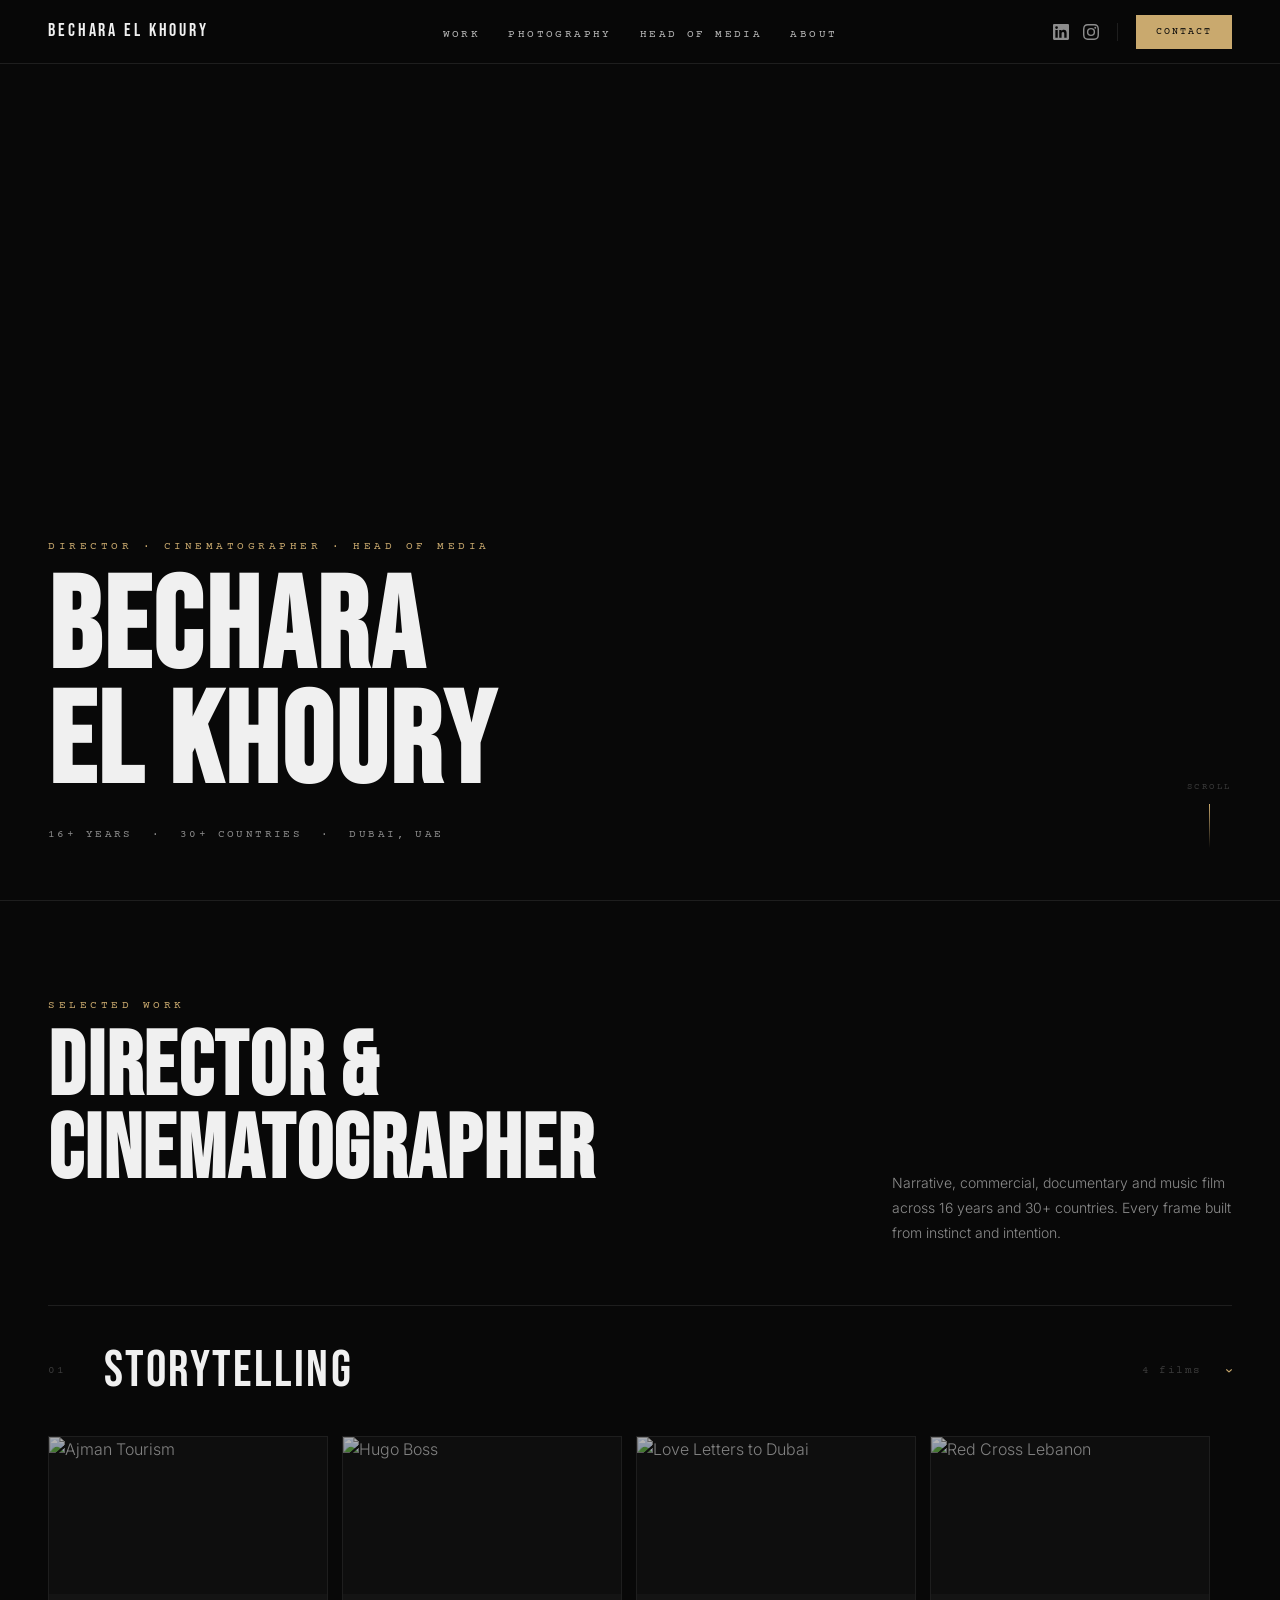
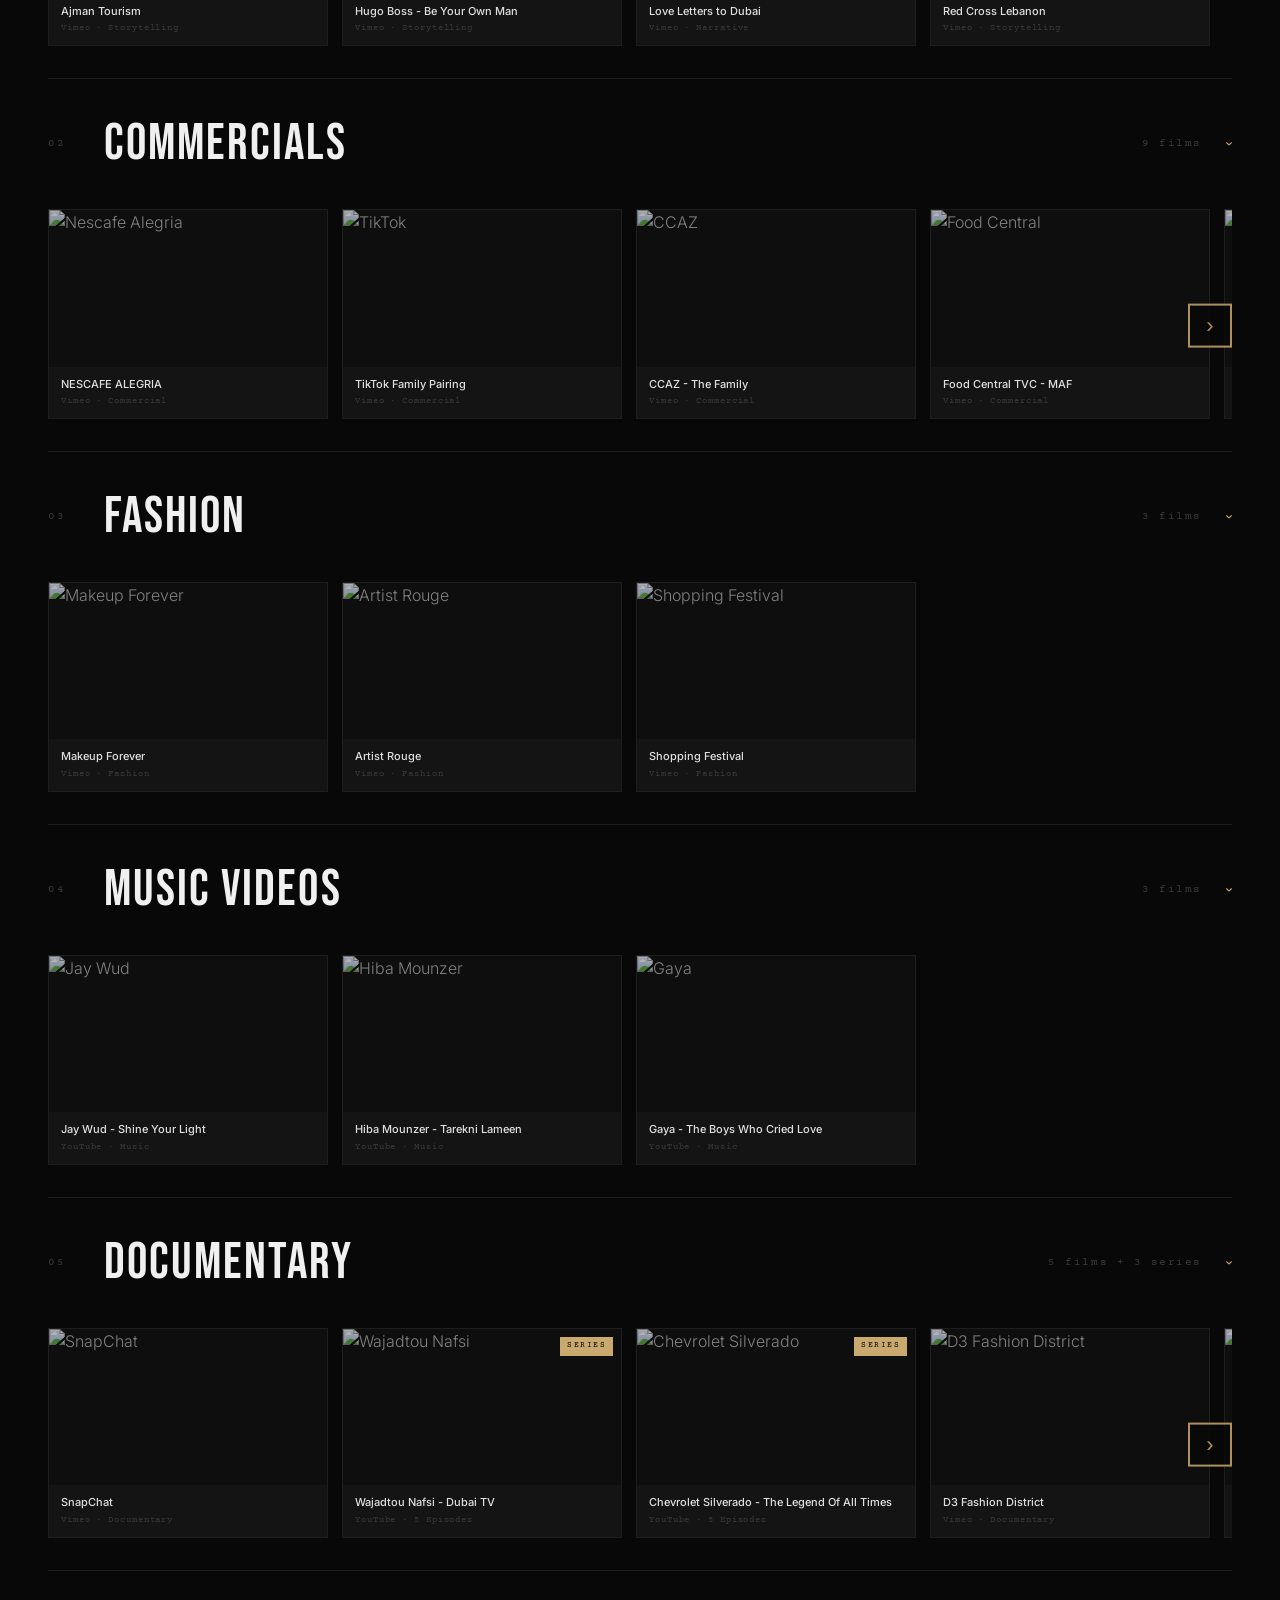
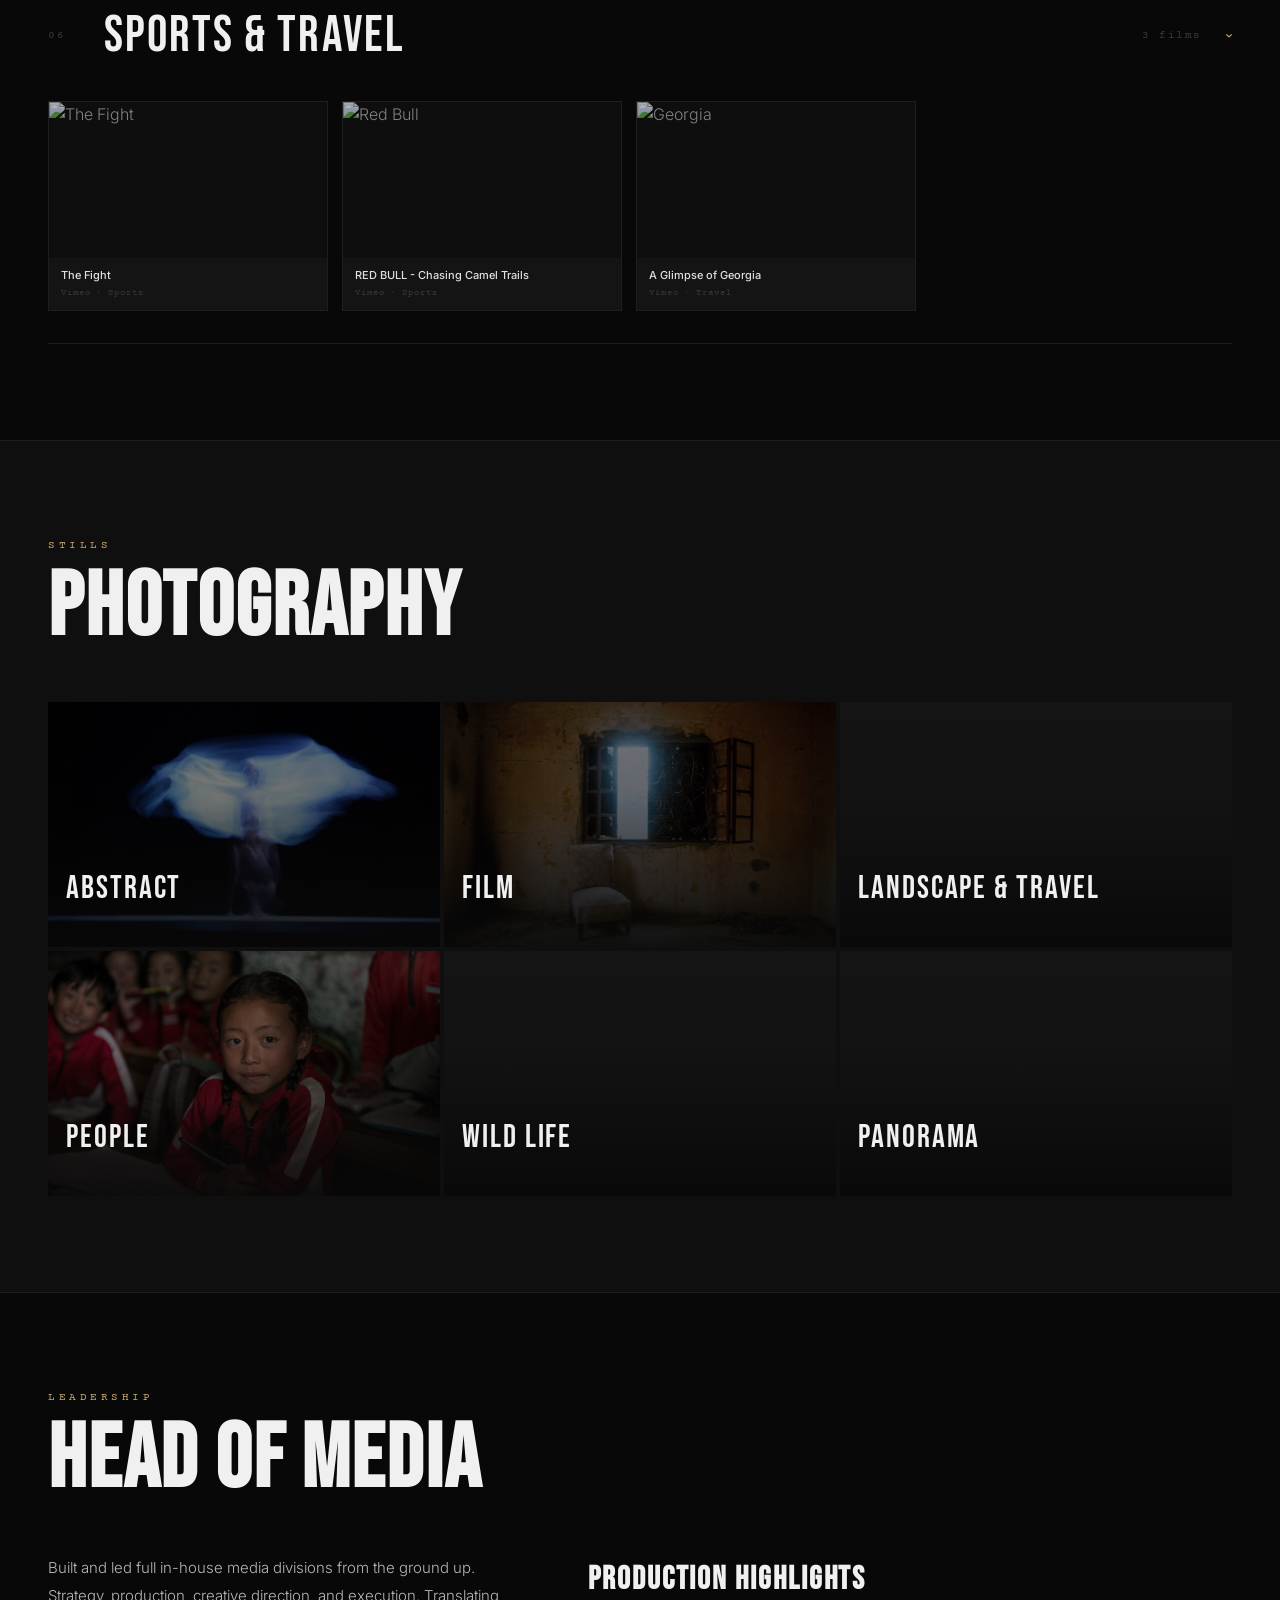
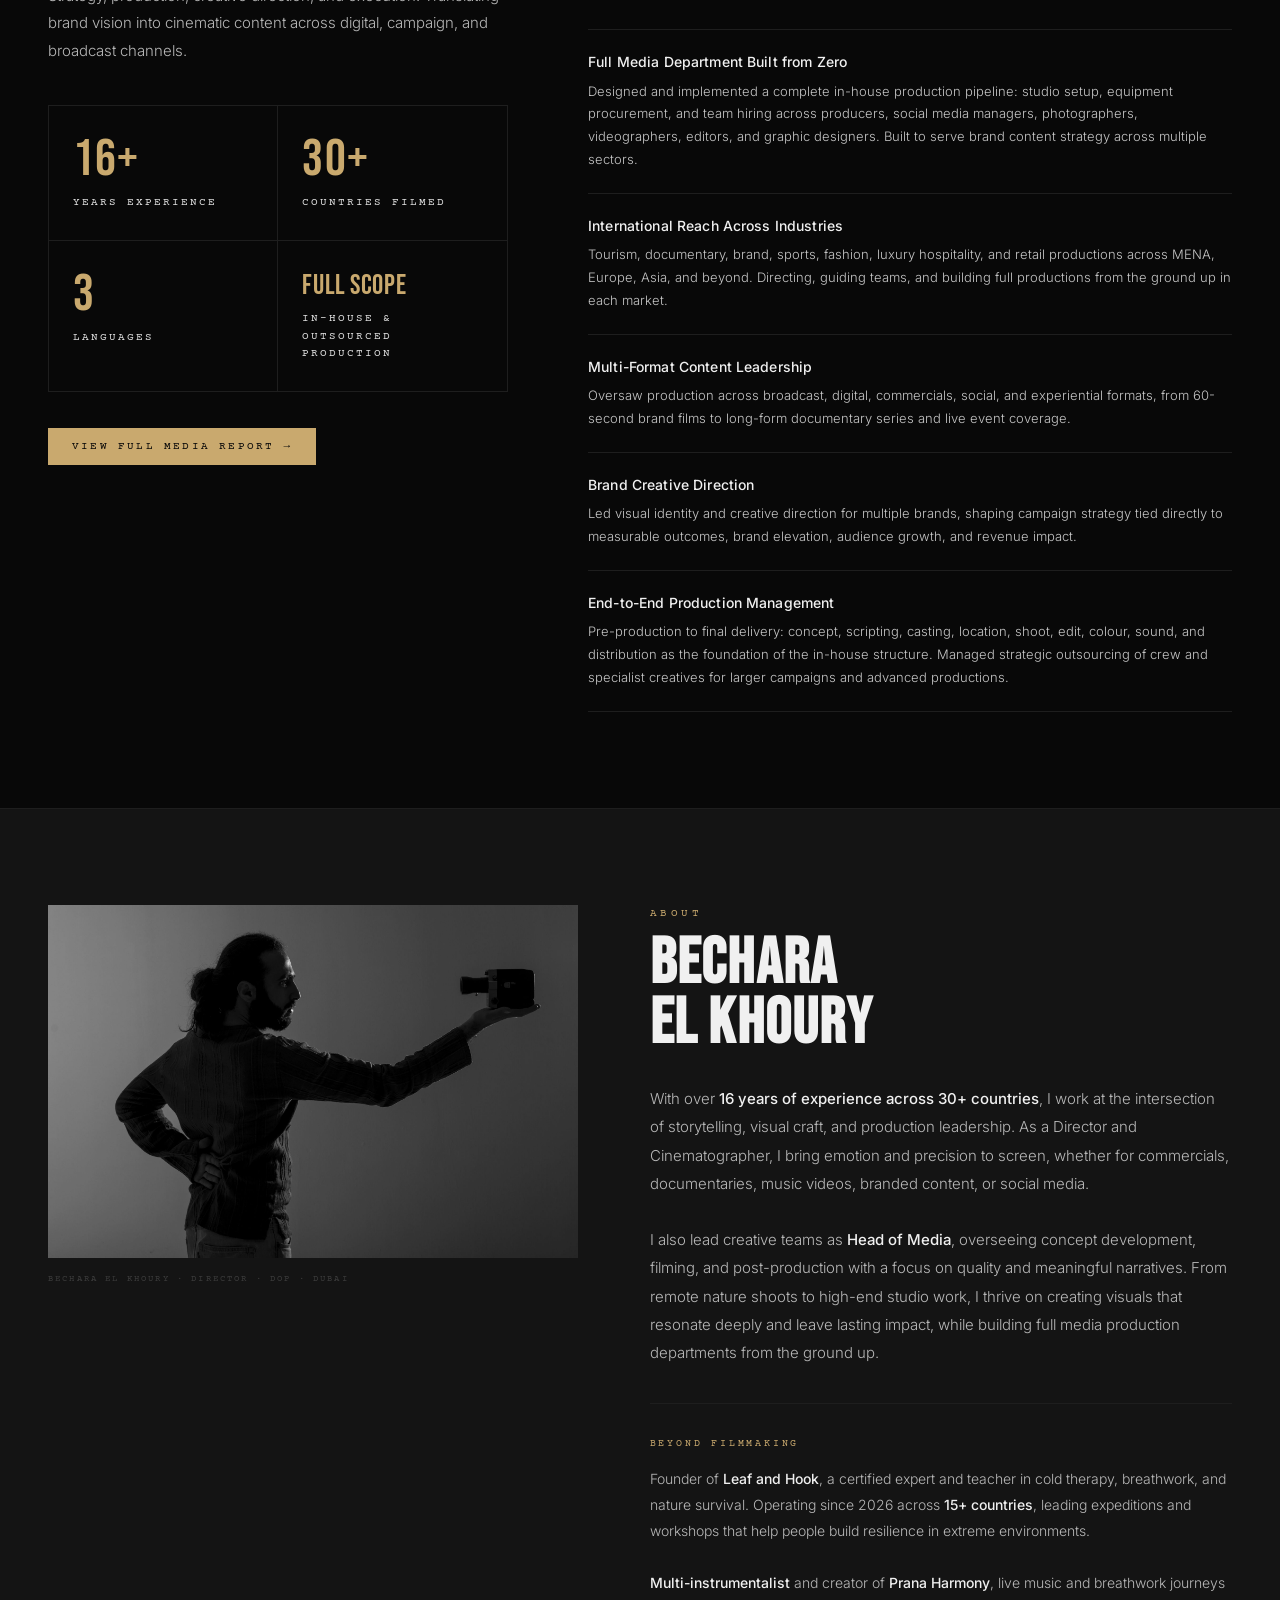
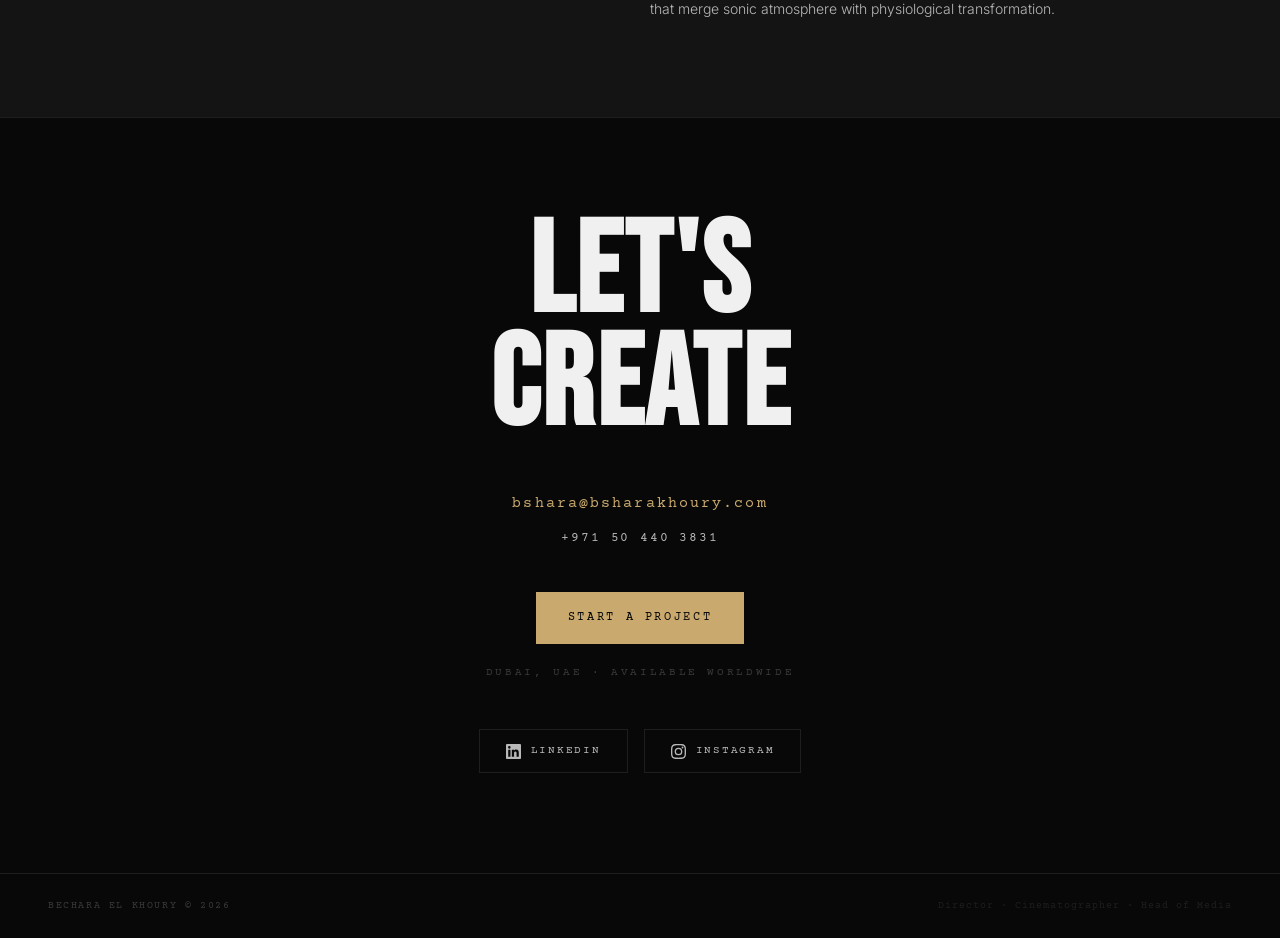
==== commit e34e1dbc: "Split CSS/JS, move photo lists to photos.js, fix 22 broken gallery filenames, accessibility, contact" ====
--- a/index.html
+++ b/index.html
@@ -29,273 +29,10 @@
 <link rel="preconnect" href="https://fonts.googleapis.com">
 <link rel="preconnect" href="https://fonts.gstatic.com" crossorigin>
 <link href="https://fonts.googleapis.com/css2?family=Bebas+Neue&family=Inter:wght@300;400;500;600&family=Courier+Prime:ital@0;1&display=swap" rel="stylesheet">
-<style>
-*,*::before,*::after{box-sizing:border-box;margin:0;padding:0;}
-:root{
-  --black:#080808;--deep:#0f0f0f;--surface:#141414;--border:#1e1e1e;
-  --muted:#3a3a3a;--subtle:#686868;--text:#b8b8b8;--light:#e0e0e0;
-  --white:#f0f0f0;--gold:#c9a96e;--gold-dim:rgba(201,169,110,0.12);
-  --fd:"Bebas Neue",sans-serif;--fb:"Inter",sans-serif;--fm:"Courier Prime",monospace;
-}
-html{scroll-behavior:smooth;}
-body{background:var(--black);color:var(--text);font-family:var(--fb);font-weight:300;line-height:1.6;overflow-x:hidden;}
-::-webkit-scrollbar{width:2px;}
-::-webkit-scrollbar-track{background:var(--black);}
-::-webkit-scrollbar-thumb{background:var(--gold);}
-img{display:block;max-width:100%;}
-a{text-decoration:none;color:inherit;}
-button{cursor:pointer;}
-
-/* NAV */
-nav{position:fixed;top:0;left:0;right:0;z-index:100;display:flex;align-items:center;justify-content:space-between;padding:0 48px;height:64px;background:rgba(8,8,8,0.97);backdrop-filter:blur(16px);-webkit-backdrop-filter:blur(16px);border-bottom:1px solid var(--border);}
-.nav-name{font-family:var(--fd);font-size:18px;letter-spacing:0.16em;color:var(--white);flex-shrink:0;}
-.nav-links{display:flex;gap:28px;list-style:none;position:absolute;left:50%;transform:translateX(-50%);}
-.nav-links a{font-family:var(--fm);font-size:11px;letter-spacing:0.22em;text-transform:uppercase;color:var(--text);transition:color 0.2s;}
-.nav-links a:hover{color:var(--gold);}
-.nav-right{display:flex;align-items:center;gap:18px;flex-shrink:0;}
-.nav-social{display:flex;gap:14px;align-items:center;}
-.nav-social a{color:var(--subtle);transition:color 0.2s;display:flex;align-items:center;}
-.nav-social a:hover{color:var(--gold);}
-.nav-social svg{width:16px;height:16px;fill:currentColor;}
-.nav-divider{width:1px;height:18px;background:var(--border);}
-.nav-contact{font-family:var(--fm);font-size:10px;letter-spacing:0.2em;text-transform:uppercase;color:var(--black);background:var(--gold);padding:9px 20px;transition:opacity 0.2s;border:none;white-space:nowrap;}
-.nav-contact:hover{opacity:0.8;}
-.nav-hamburger{display:none;flex-direction:column;gap:5px;background:none;border:none;padding:4px;flex-shrink:0;}
-.nav-hamburger span{display:block;width:22px;height:1px;background:var(--white);}
-.mobile-menu{display:none;position:fixed;inset:0;z-index:99;background:rgba(8,8,8,0.99);flex-direction:column;align-items:center;justify-content:center;gap:32px;}
-.mobile-menu.open{display:flex;}
-.mobile-menu a{font-family:var(--fd);font-size:40px;letter-spacing:0.08em;color:var(--white);transition:color 0.2s;}
-.mobile-menu a:hover{color:var(--gold);}
-.mob-social{display:flex;gap:24px;margin-top:8px;}
-.mob-social a{color:var(--subtle);}
-.mob-social svg{width:20px;height:20px;fill:currentColor;}
-.mob-close{position:absolute;top:22px;right:28px;background:none;border:none;color:var(--subtle);font-family:var(--fm);font-size:11px;letter-spacing:0.2em;text-transform:uppercase;}
-
-/* HERO */
-#hero{position:relative;height:100vh;min-height:600px;display:flex;flex-direction:column;justify-content:flex-end;overflow:hidden;}
-.hero-reel{position:absolute;inset:0;z-index:0;background:var(--black);}
-.hero-reel iframe{position:absolute;top:50%;left:50%;transform:translate(-50%,-50%);width:100vw;height:56.25vw;min-height:100vh;min-width:177.78vh;pointer-events:none;border:none;}
-.hero-overlay{position:absolute;inset:0;background:linear-gradient(to bottom,rgba(8,8,8,0.25) 0%,rgba(8,8,8,0.1) 30%,rgba(8,8,8,0.65) 68%,rgba(8,8,8,1) 100%);z-index:1;}
-.hero-content{position:relative;z-index:2;padding:0 48px 56px;}
-.hero-eyebrow{font-family:var(--fm);font-size:11px;letter-spacing:0.32em;text-transform:uppercase;color:var(--gold);margin-bottom:16px;}
-.hero-name{font-family:var(--fd);font-size:clamp(60px,10vw,148px);line-height:0.9;color:var(--white);letter-spacing:0.025em;}
-.hero-tagline{margin-top:24px;font-family:var(--fm);font-size:11px;letter-spacing:0.22em;text-transform:uppercase;color:var(--subtle);}
-.hero-scroll-ind{position:absolute;bottom:52px;right:48px;z-index:2;display:flex;flex-direction:column;align-items:center;gap:10px;font-family:var(--fm);font-size:9px;letter-spacing:0.28em;text-transform:uppercase;color:var(--muted);}
-.hero-scroll-ind::after{content:"";width:1px;height:44px;background:linear-gradient(to bottom,var(--gold),transparent);animation:pulse 2.2s ease-in-out infinite;}
-@keyframes pulse{0%,100%{opacity:0.3;}50%{opacity:1;}}
-
-/* SHARED */
-.divider{width:100%;height:1px;background:var(--border);}
-.sec-eye{font-family:var(--fm);font-size:11px;letter-spacing:0.32em;text-transform:uppercase;color:var(--gold);margin-bottom:12px;}
-.sec-head{font-family:var(--fd);font-size:clamp(52px,7vw,96px);color:var(--white);line-height:0.93;letter-spacing:0.02em;margin-bottom:52px;}
-.fade{opacity:0;transform:translateY(20px);transition:opacity 0.7s ease,transform 0.7s ease;}
-.fade.in{opacity:1;transform:translateY(0);}
-
-/* FILMMAKING */
-#filmmaking{padding:96px 48px;background:var(--black);}
-.film-header{display:flex;justify-content:space-between;align-items:flex-end;margin-bottom:60px;gap:40px;flex-wrap:wrap;}
-.film-header-right{font-size:14px;color:var(--subtle);line-height:1.8;max-width:340px;}
-.film-cat-row{border-top:1px solid var(--border);}
-.film-cat-row:last-child{border-bottom:1px solid var(--border);}
-.film-cat-header{display:flex;align-items:center;justify-content:space-between;padding:24px 0;cursor:pointer;user-select:none;}
-.film-cat-header:hover .film-cat-name{color:var(--gold);}
-.film-cat-left{display:flex;align-items:center;gap:28px;}
-.film-cat-num{font-family:var(--fm);font-size:11px;letter-spacing:0.18em;color:var(--muted);min-width:28px;}
-.film-cat-name{font-family:var(--fd);font-size:clamp(32px,4vw,54px);color:var(--white);letter-spacing:0.04em;transition:color 0.25s;}
-.film-cat-meta{display:flex;align-items:center;gap:20px;}
-.film-cat-count{font-family:var(--fm);font-size:11px;letter-spacing:0.14em;color:var(--muted);}
-.film-cat-arrow{font-family:var(--fm);font-size:16px;color:var(--gold);transition:transform 0.35s;display:inline-block;}
-.film-cat-row.open .film-cat-arrow{transform:rotate(90deg);}
-.film-cat-videos{overflow:hidden;max-height:0;transition:max-height 0.5s cubic-bezier(0.4,0,0.2,1);}
-.film-cat-row.open .film-cat-videos{max-height:420px;}
-
-/* SCROLL TRACK WRAPPER with arrows */
-.scroll-wrapper{position:relative;}
-.scroll-arrow{position:absolute;top:50%;transform:translateY(-60%);z-index:10;background:rgba(8,8,8,0.9);border:2px solid var(--gold);color:var(--gold);width:44px;height:44px;display:flex;align-items:center;justify-content:center;font-size:22px;transition:background 0.2s,opacity 0.2s;opacity:0.85;}
-.scroll-arrow:hover{background:var(--gold);color:var(--black);}
-.scroll-arrow.left{left:0;}
-.scroll-arrow.right{right:0;}
-.scroll-wrapper:hover .scroll-arrow{opacity:1;}
-.scroll-arrow.hidden{opacity:0!important;pointer-events:none;}
-
-.film-scroll-track{display:flex;gap:14px;overflow-x:auto;padding-bottom:32px;-webkit-overflow-scrolling:touch;scrollbar-width:none;}
-.film-scroll-track::-webkit-scrollbar{display:none;}
-
-.film-thumb{flex:0 0 280px;position:relative;background:var(--surface);overflow:hidden;border:1px solid var(--border);transition:border-color 0.3s;cursor:pointer;}
-.film-thumb:hover{border-color:var(--gold);}
-.film-thumb-img{width:100%;aspect-ratio:16/9;object-fit:cover;filter:brightness(0.7) saturate(0.85);transition:transform 0.55s ease,filter 0.4s;display:block;background:var(--surface);}
-.film-thumb:hover .film-thumb-img{transform:scale(1.06);filter:brightness(0.92) saturate(1.1);}
-.film-thumb-info{padding:10px 12px;}
-.film-thumb-title{font-family:var(--fb);font-size:11px;font-weight:500;color:var(--light);margin-bottom:3px;line-height:1.3;}
-.film-thumb-sub{font-family:var(--fm);font-size:9px;letter-spacing:0.1em;color:var(--muted);}
-.film-play-btn{position:absolute;top:50%;left:50%;transform:translate(-50%,-60%) scale(0.8);width:44px;height:44px;border-radius:50%;border:1.5px solid rgba(255,255,255,0.55);display:flex;align-items:center;justify-content:center;background:rgba(8,8,8,0.45);opacity:0;transition:opacity 0.3s,transform 0.3s;pointer-events:none;}
-.film-play-btn svg{width:15px;height:15px;fill:white;margin-left:2px;}
-.film-thumb:hover .film-play-btn{opacity:1;transform:translate(-50%,-60%) scale(1);}
-.series-badge{position:absolute;top:8px;right:8px;font-family:var(--fm);font-size:8px;letter-spacing:0.18em;text-transform:uppercase;color:var(--black);background:var(--gold);padding:3px 7px;}
-
-/* VIDEO MODAL */
-.vmodal{position:fixed;inset:0;z-index:300;background:rgba(0,0,0,0.97);display:flex;align-items:center;justify-content:center;opacity:0;pointer-events:none;transition:opacity 0.3s;}
-.vmodal.open{opacity:1;pointer-events:all;}
-.vmodal-box{width:92vw;max-width:1100px;aspect-ratio:16/9;position:relative;}
-.vmodal-box iframe{width:100%;height:100%;border:none;}
-.vmodal-close{position:absolute;top:-44px;right:0;background:none;border:none;color:var(--white);font-family:var(--fm);font-size:11px;letter-spacing:0.2em;text-transform:uppercase;}
-.vmodal-close:hover{color:var(--gold);}
-
-/* SERIES OVERLAY */
-.series-overlay{position:fixed;inset:0;z-index:250;background:var(--black);opacity:0;pointer-events:none;transition:opacity 0.35s;display:flex;flex-direction:column;overflow:hidden;}
-.series-overlay.open{opacity:1;pointer-events:all;}
-.series-topbar{display:flex;align-items:center;justify-content:space-between;padding:20px 48px;border-bottom:1px solid var(--border);flex-shrink:0;}
-.series-label{font-family:var(--fm);font-size:10px;letter-spacing:0.28em;text-transform:uppercase;color:var(--gold);margin-bottom:6px;}
-.series-name{font-family:var(--fd);font-size:32px;letter-spacing:0.06em;color:var(--white);}
-.series-close-btn{background:none;border:1px solid var(--border);padding:8px 16px;font-family:var(--fm);font-size:10px;letter-spacing:0.2em;text-transform:uppercase;color:var(--text);transition:all 0.2s;}
-.series-close-btn:hover{border-color:var(--white);color:var(--white);}
-.series-body{flex:1;overflow-y:auto;padding:40px 48px;display:grid;grid-template-columns:repeat(auto-fill,minmax(280px,1fr));gap:20px;align-content:start;}
-.ep-card{background:var(--surface);border:1px solid var(--border);overflow:hidden;cursor:pointer;transition:border-color 0.3s;}
-.ep-card:hover{border-color:var(--gold);}
-.ep-thumb-wrap{position:relative;width:100%;padding-top:56.25%;overflow:hidden;background:var(--surface);}
-.ep-thumb-wrap img{position:absolute;top:0;left:0;width:100%;height:100%;object-fit:cover;}
-.ep-play{position:absolute;top:50%;left:50%;transform:translate(-50%,-50%) scale(0.8);}
-.ep-thumb-wrap img{width:100%;height:100%;object-fit:cover;filter:brightness(0.72);transition:transform 0.5s,filter 0.4s;}
-.ep-card:hover .ep-thumb-wrap img{filter:brightness(0.9);}
-.ep-play{width:44px;height:44px;border-radius:50%;border:1.5px solid rgba(255,255,255,0.6);display:flex;align-items:center;justify-content:center;background:rgba(8,8,8,0.4);opacity:0;transition:opacity 0.3s,transform 0.3s;}
-.ep-play svg{width:14px;height:14px;fill:white;margin-left:2px;}
-.ep-card:hover .ep-play{opacity:1;transform:translate(-50%,-50%) scale(1);}
-.ep-info{padding:14px 16px;}
-.ep-num{font-family:var(--fm);font-size:9px;letter-spacing:0.22em;text-transform:uppercase;color:var(--gold);margin-bottom:5px;}
-.ep-title{font-size:13px;font-weight:500;color:var(--light);line-height:1.4;}
-
-/* PHOTOGRAPHY */
-#photography{padding:96px 48px;background:var(--deep);}
-.photo-cats-grid{display:grid;grid-template-columns:repeat(3,1fr);gap:4px;}
-.photo-cat-card{position:relative;overflow:hidden;cursor:pointer;aspect-ratio:16/10;background:var(--surface);}
-.photo-cat-card img{width:100%;height:100%;object-fit:cover;filter:brightness(0.5) saturate(0.75);transition:transform 0.65s ease,filter 0.5s;}
-.photo-cat-card:hover img{transform:scale(1.08);filter:brightness(0.75) saturate(1.1);}
-.photo-cat-over{position:absolute;inset:0;display:flex;flex-direction:column;justify-content:flex-end;padding:22px 18px;background:linear-gradient(to top,rgba(8,8,8,0.9) 0%,rgba(8,8,8,0.1) 60%,transparent 100%);}
-.photo-cat-label{font-family:var(--fd);font-size:clamp(22px,2.5vw,34px);color:var(--white);letter-spacing:0.06em;line-height:1;}
-.photo-cat-sub{font-family:var(--fm);font-size:9px;letter-spacing:0.24em;text-transform:uppercase;color:var(--gold);margin-top:6px;opacity:0;transform:translateY(6px);transition:opacity 0.3s,transform 0.3s;}
-.photo-cat-card:hover .photo-cat-sub{opacity:1;transform:translateY(0);}
-
-/* ALBUM VIEWER */
-.album-overlay{position:fixed;inset:0;z-index:200;background:var(--black);opacity:0;pointer-events:none;transition:opacity 0.3s;display:flex;flex-direction:column;}
-.album-overlay.open{opacity:1;pointer-events:all;}
-.album-bar{display:flex;align-items:center;justify-content:space-between;padding:18px 48px;border-bottom:1px solid var(--border);flex-shrink:0;flex-wrap:wrap;gap:12px;}
-.album-bar-left{display:flex;align-items:center;gap:16px;}
-.album-cat-label{font-family:var(--fd);font-size:26px;letter-spacing:0.08em;color:var(--white);}
-.album-photo-count{font-family:var(--fm);font-size:10px;letter-spacing:0.18em;color:var(--muted);}
-.album-bar-right{display:flex;align-items:center;gap:8px;flex-wrap:wrap;}
-.lay-btn{background:none;border:1px solid var(--border);padding:8px 14px;font-family:var(--fm);font-size:10px;letter-spacing:0.18em;text-transform:uppercase;color:var(--muted);transition:all 0.2s;}
-.lay-btn.active,.lay-btn:hover{border-color:var(--gold);color:var(--gold);background:rgba(201,169,110,0.08);}
-.album-close-btn{background:none;border:1px solid var(--border);padding:8px 14px;font-family:var(--fm);font-size:10px;letter-spacing:0.18em;text-transform:uppercase;color:var(--text);transition:all 0.2s;}
-.album-close-btn:hover{border-color:var(--white);color:var(--white);}
-.album-body{flex:1;overflow-y:auto;padding:28px 48px;}
-.alb-grid{columns:3;column-gap:4px;}
-.alb-grid-item{break-inside:avoid;margin-bottom:4px;overflow:hidden;cursor:zoom-in;}
-.alb-grid-item img{width:100%;display:block;filter:brightness(0.82);opacity:0;transition:opacity 0.5s ease,transform 0.45s,filter 0.35s;}
-.alb-grid-item img.loaded{opacity:1;}
-.alb-grid-item:hover img{transform:scale(1.03);filter:brightness(1);}
-.alb-carousel{display:flex;flex-direction:column;}
-.car-stage-fixed{width:100%;max-width:960px;margin:0 auto;height:62vh;display:flex;align-items:center;justify-content:center;background:transparent;}
-.car-stage-fixed img{max-width:100%;max-height:100%;object-fit:contain;display:block;transition:opacity 0.25s;}
-.car-controls{display:flex;align-items:center;justify-content:center;gap:28px;margin-top:20px;flex-shrink:0;}
-.car-arrow{background:none;border:1px solid var(--border);width:46px;height:46px;color:var(--white);font-size:20px;transition:border-color 0.2s,color 0.2s;flex-shrink:0;}
-.car-arrow:hover{border-color:var(--gold);color:var(--gold);}
-.car-count{font-family:var(--fm);font-size:11px;letter-spacing:0.2em;color:var(--muted);min-width:60px;text-align:center;}
-.car-strip{display:flex;gap:5px;overflow-x:auto;padding:16px 0 4px;max-width:960px;width:100%;margin:0 auto;-webkit-overflow-scrolling:touch;flex-shrink:0;}
-.car-strip img{height:52px;width:78px;object-fit:cover;cursor:pointer;opacity:0.4;flex-shrink:0;transition:opacity 0.2s;border:1px solid transparent;}
-.car-strip img.active{opacity:1;border-color:var(--gold);}
-.alb-full{display:flex;flex-direction:column;gap:4px;}
-.alb-full-item img{width:100%;display:block;max-height:96vh;object-fit:contain;}
-.alb-lb{position:fixed;inset:0;z-index:400;background:rgba(0,0,0,0.98);display:flex;align-items:center;justify-content:center;opacity:0;pointer-events:none;transition:opacity 0.25s;}
-.alb-lb.open{opacity:1;pointer-events:all;}
-.alb-lb img{max-width:94vw;max-height:94vh;object-fit:contain;}
-.alb-lb-x{position:absolute;top:22px;right:32px;background:none;border:none;color:var(--white);font-family:var(--fm);font-size:11px;letter-spacing:0.2em;text-transform:uppercase;}
-.alb-lb-x:hover{color:var(--gold);}
-.alb-empty{font-family:var(--fm);font-size:11px;letter-spacing:0.2em;color:var(--muted);text-align:center;margin-top:80px;text-transform:uppercase;}
-
-/* HEAD OF MEDIA */
-#headofmedia{padding:96px 48px;background:var(--black);}
-.hom-grid{display:grid;grid-template-columns:1fr 1.4fr;gap:80px;align-items:start;}
-.hom-statement{font-size:15px;color:var(--text);line-height:1.85;margin-bottom:40px;}
-.stats-grid{display:grid;grid-template-columns:1fr 1fr;gap:1px;background:var(--border);border:1px solid var(--border);margin-bottom:36px;}
-.stat-cell{background:var(--black);padding:28px 24px;}
-.stat-n{font-family:var(--fd);font-size:52px;color:var(--gold);line-height:1;letter-spacing:0.02em;}
-.stat-l{font-family:var(--fm);font-size:11px;letter-spacing:0.18em;text-transform:uppercase;color:var(--light);margin-top:8px;font-weight:400;}
-.hom-report-btn{display:inline-flex;align-items:center;gap:10px;font-family:var(--fm);font-size:11px;letter-spacing:0.2em;text-transform:uppercase;color:var(--black);background:var(--gold);padding:12px 24px;border:none;transition:opacity 0.2s;cursor:pointer;}
-.hom-report-btn:hover{opacity:0.8;}
-.hom-highlights-title{font-family:var(--fd);font-size:32px;letter-spacing:0.06em;color:var(--white);margin-bottom:24px;}
-.highlight-item{padding:22px 0;border-bottom:1px solid var(--border);}
-.highlight-item:first-child{border-top:1px solid var(--border);}
-.hi-title{font-size:14px;font-weight:500;color:var(--white);margin-bottom:8px;line-height:1.4;letter-spacing:0.01em;}
-.hi-desc{font-size:13px;color:var(--light);line-height:1.75;opacity:0.88;}
-
-/* ABOUT */
-#about{padding:96px 48px;background:var(--surface);}
-.about-grid{display:grid;grid-template-columns:1fr 1.1fr;gap:72px;align-items:start;}
-.about-img-col{align-self:start;}
-.about-img-wrap{overflow:hidden;background:var(--surface);min-height:300px;}
-.about-img-wrap img{width:100%;display:block;filter:brightness(0.92);}
-.about-img-caption{margin-top:14px;font-family:var(--fm);font-size:9px;letter-spacing:0.24em;text-transform:uppercase;color:var(--muted);}
-.about-bio-text{font-size:15px;color:var(--text);line-height:1.88;margin-bottom:36px;}
-.about-bio-text strong{color:var(--white);font-weight:500;}
-.about-divider{width:100%;height:1px;background:var(--border);margin-bottom:32px;}
-.about-beyond-label{font-family:var(--fm);font-size:10px;letter-spacing:0.28em;text-transform:uppercase;color:var(--gold);margin-bottom:14px;}
-.about-beyond-text{font-size:14px;color:var(--text);line-height:1.85;}
-.about-beyond-text strong{color:var(--white);font-weight:500;}
-
-/* CONTACT */
-#contact{padding:100px 48px;background:var(--black);text-align:center;}
-.contact-heading{font-family:var(--fd);font-size:clamp(64px,10vw,140px);color:var(--white);line-height:0.88;letter-spacing:0.02em;margin-bottom:48px;}
-.contact-info{display:flex;flex-direction:column;gap:12px;margin-bottom:48px;}
-.contact-email{font-family:var(--fm);font-size:15px;letter-spacing:0.14em;color:var(--gold);transition:opacity 0.2s;}
-.contact-email:hover{opacity:0.7;}
-.contact-phone{font-family:var(--fm);font-size:13px;letter-spacing:0.14em;color:var(--text);}
-.contact-loc{font-family:var(--fm);font-size:11px;letter-spacing:0.24em;text-transform:uppercase;color:var(--muted);}
-.contact-links{display:flex;justify-content:center;gap:16px;flex-wrap:wrap;}
-.contact-pill{display:flex;align-items:center;gap:10px;font-family:var(--fm);font-size:11px;letter-spacing:0.16em;text-transform:uppercase;color:var(--text);border:1px solid var(--border);padding:12px 26px;transition:all 0.25s;}
-.contact-pill:hover{border-color:var(--gold);color:var(--gold);}
-.contact-pill svg{width:15px;height:15px;fill:currentColor;flex-shrink:0;}
-
-/* FOOTER */
-footer{padding:24px 48px;border-top:1px solid var(--border);display:flex;justify-content:space-between;align-items:center;flex-wrap:wrap;gap:8px;}
-.foot-l{font-family:var(--fm);font-size:10px;letter-spacing:0.16em;text-transform:uppercase;color:var(--muted);}
-.foot-r{font-family:var(--fm);font-size:10px;letter-spacing:0.1em;color:var(--border);}
-
-/* MOBILE */
-@media(max-width:900px){
-  nav{padding:0 20px;height:56px;}
-  .nav-links,.nav-social,.nav-divider,.nav-contact{display:none;}
-  .nav-hamburger{display:flex;}
-  #hero .hero-content{padding:0 24px 44px;}
-  .hero-name{font-size:clamp(52px,14vw,80px);}
-  .hero-scroll-ind{display:none;}
-  #filmmaking,#photography,#headofmedia,#about,#contact{padding:64px 24px;}
-  .film-header{flex-direction:column;align-items:flex-start;gap:16px;margin-bottom:40px;}
-  .film-cat-name{font-size:clamp(26px,7vw,38px);}
-  .film-thumb{flex:0 0 230px;}
-  .film-cat-row.open .film-cat-videos{max-height:340px;}
-  .photo-cats-grid{grid-template-columns:repeat(2,1fr);}
-  .album-bar{padding:14px 20px;}
-  .album-body{padding:16px 20px;}
-  .alb-grid{columns:2;}
-  .car-stage-fixed{height:45vw;}
-  .hom-grid{grid-template-columns:1fr;gap:48px;}
-  .about-grid{grid-template-columns:1fr;gap:36px;}
-  .about-img-col{}
-  footer{padding:20px 24px;text-align:center;justify-content:center;}
-  .contact-heading{font-size:clamp(56px,16vw,90px);}
-  .series-topbar{padding:14px 20px;}
-  .series-body{padding:16px;grid-template-columns:1fr 1fr;gap:12px;}
-}
-@media(max-width:480px){
-  .photo-cats-grid{grid-template-columns:1fr 1fr;}
-  .alb-grid{columns:1;}
-  .lay-btn,.album-close-btn{padding:7px 10px;font-size:9px;}
-  .series-body{grid-template-columns:1fr;gap:10px;padding:12px;}
-  .series-name{font-size:22px;}
-}
-</style>
+<link rel="stylesheet" href="style.css">
 </head>
 <body>
+<a href="#filmmaking" class="skip-link">Skip to content</a>
 
 <!-- NAV -->
 <nav id="mainNav">
@@ -318,14 +55,14 @@
     <div class="nav-divider"></div>
     <a href="#contact" class="nav-contact">Contact</a>
   </div>
-  <button class="nav-hamburger" id="hamburger" aria-label="Open menu">
+  <button class="nav-hamburger" id="hamburger" aria-label="Open menu" aria-controls="mobileMenu">
     <span></span><span></span><span></span>
   </button>
 </nav>
 
 <!-- MOBILE MENU -->
 <div class="mobile-menu" id="mobileMenu">
-  <button class="mob-close" id="mobClose">X Close</button>
+  <button class="mob-close" id="mobClose" aria-label="Close menu">X Close</button>
   <a href="#filmmaking" class="mob-link">Work</a>
   <a href="#photography" class="mob-link">Photography</a>
   <a href="#headofmedia" class="mob-link">Head of Media</a>
@@ -340,7 +77,7 @@
 <!-- HERO -->
 <section id="hero">
   <div class="hero-reel">
-    <iframe src="https://player.vimeo.com/video/1045590761?background=1&autoplay=1&loop=1&muted=1&title=0&byline=0&portrait=0" allow="autoplay; fullscreen" allowfullscreen></iframe>
+    <iframe title="Showreel background video" aria-hidden="true" tabindex="-1" src="https://player.vimeo.com/video/1045590761?background=1&autoplay=1&loop=1&muted=1&title=0&byline=0&portrait=0" allow="autoplay; fullscreen" allowfullscreen></iframe>
   </div>
   <div class="hero-overlay"></div>
   <div class="hero-content">
@@ -610,10 +347,10 @@
 </section>
 
 <!-- VIDEO MODAL -->
-<div class="vmodal" id="vmodal">
+<div class="vmodal" id="vmodal" role="dialog" aria-modal="true" aria-label="Video player">
   <div class="vmodal-box">
     <button class="vmodal-close" id="vmodalClose">X Close</button>
-    <iframe loading="lazy" id="vmodalFrame" src="" allow="autoplay; fullscreen" allowfullscreen></iframe>
+    <iframe loading="lazy" title="Video player" id="vmodalFrame" src="" allow="autoplay; fullscreen" allowfullscreen></iframe>
   </div>
 </div>
 
@@ -708,7 +445,7 @@
   </div>
   <div class="album-body" id="albumBody"></div>
 </div>
-<div class="alb-lb" id="albLb"><button class="alb-lb-x" id="albLbX">X Close</button><img loading="lazy" decoding="async" id="albLbImg" src="" alt=""></div>
+<div class="alb-lb" id="albLb" role="dialog" aria-modal="true" aria-label="Photo viewer"><button class="alb-lb-x" id="albLbX">X Close</button><img loading="lazy" decoding="async" id="albLbImg" src="" alt="Enlarged photograph"></div>
 
 <div class="divider"></div>
 
@@ -779,7 +516,8 @@
   <h2 class="contact-heading fade">LET'S<br>CREATE</h2>
   <div class="contact-info fade">
     <a href="mailto:bshara@bsharakhoury.com" class="contact-email">bshara@bsharakhoury.com</a>
-    <span class="contact-phone">+971 50 440 3831</span>
+    <a href="tel:+971504403831" class="contact-phone">+971 50 440 3831</a>
+    <a href="mailto:bshara@bsharakhoury.com?subject=Project%20enquiry&body=Hi%20Bechara%2C%0A%0AProject%20type%3A%0ALocation%3A%0ADates%3A%0ABudget%20range%3A%0ADetails%3A%0A" class="contact-cta">Start a project</a>
     <span class="contact-loc">Dubai, UAE &middot; Available Worldwide</span>
   </div>
   <div class="contact-links fade">
@@ -795,299 +533,11 @@
 </section>
 
 <footer>
-  <span class="foot-l">Bechara El Khoury &copy; 2025</span>
+  <span class="foot-l">Bechara El Khoury &copy; <span id="year">2026</span></span>
   <span class="foot-r">Director &middot; Cinematographer &middot; Head of Media</span>
 </footer>
 
-<script>
-// NAV
-document.getElementById('hamburger').addEventListener('click',()=>document.getElementById('mobileMenu').classList.add('open'));
-document.getElementById('mobClose').addEventListener('click',()=>document.getElementById('mobileMenu').classList.remove('open'));
-document.querySelectorAll('.mob-link').forEach(l=>l.addEventListener('click',()=>document.getElementById('mobileMenu').classList.remove('open')));
-
-// FADE IN
-const obs=new IntersectionObserver(entries=>{entries.forEach(e=>{if(e.isIntersecting){e.target.classList.add('in');obs.unobserve(e.target);}});},{threshold:0.07});
-document.querySelectorAll('.fade').forEach(el=>obs.observe(el));
-
-// ACCORDION
-document.querySelectorAll('.film-cat-header').forEach(h=>h.addEventListener('click',()=>h.parentElement.classList.toggle('open')));
-
-// SCROLL ARROWS
-document.querySelectorAll('.scroll-wrapper').forEach(wrapper=>{
-  const track=wrapper.querySelector('.film-scroll-track');
-  const leftBtn=wrapper.querySelector('.scroll-arrow.left');
-  const rightBtn=wrapper.querySelector('.scroll-arrow.right');
-  if(!track||!leftBtn||!rightBtn)return;
-  const step=240;
-  function updateArrows(){
-    leftBtn.classList.toggle('hidden',track.scrollLeft<=0);
-    rightBtn.classList.toggle('hidden',track.scrollLeft>=track.scrollWidth-track.clientWidth-2);
-  }
-  leftBtn.addEventListener('click',e=>{e.stopPropagation();track.scrollBy({left:-step,behavior:'smooth'});});
-  rightBtn.addEventListener('click',e=>{e.stopPropagation();track.scrollBy({left:step,behavior:'smooth'});});
-  track.addEventListener('scroll',updateArrows,{passive:true});
-  setTimeout(updateArrows,300);
-});
-
-// VIDEO MODAL
-const vmodal=document.getElementById('vmodal'),vf=document.getElementById('vmodalFrame');
-function openV(src){vf.src=src;vmodal.classList.add('open');document.body.style.overflow='hidden';}
-function closeV(){vmodal.classList.remove('open');vf.src='';document.body.style.overflow='';}
-document.querySelectorAll('.film-thumb:not(.series-thumb)').forEach(t=>t.addEventListener('click',()=>openV(t.dataset.src)));
-document.getElementById('vmodalClose').addEventListener('click',closeV);
-vmodal.addEventListener('click',e=>{if(e.target===vmodal)closeV();});
-
-// SERIES OVERLAYS
-document.querySelectorAll('.series-thumb').forEach(t=>{
-  t.addEventListener('click',()=>{
-    const o=document.getElementById('series-'+t.dataset.series);
-    if(o){o.classList.add('open');document.body.style.overflow='hidden';}
-  });
-});
-document.querySelectorAll('.series-close-btn').forEach(btn=>{
-  btn.addEventListener('click',()=>{btn.closest('.series-overlay').classList.remove('open');document.body.style.overflow='';});
-});
-document.querySelectorAll('.ep-card').forEach(card=>{
-  card.addEventListener('click',()=>openV(card.dataset.src));
-});
-
-// HEAD OF MEDIA - open in new tab (bundled JS app cannot run in iframe due to browser security)
-document.getElementById('openHomReport').addEventListener('click',()=>{
-  window.open('headofmedia.html','_blank');
-});
-
-// PHOTO ALBUMS
-const photoData={
-  abstract:[
-    {src:'photos/abstract/2-slide pics websitne.jpg'},
-    {src:"photos/abstract/9' through.jpg"},
-    {src:'photos/abstract/DSC094725-2.jpg'},
-    {src:'photos/abstract/DSC095997.jpg'},
-    {src:'photos/abstract/IMG_0112.jpg'},
-    {src:'photos/abstract/IMG_2558.jpg'},
-    {src:'photos/abstract/IMG_6284.jpg'},
-    {src:'photos/abstract/IMG_7896.jpg'},
-    {src:'photos/abstract/IMG_7932(s).jpg'},
-    {src:'photos/abstract/K.O.jpg'},
-    {src:'photos/abstract/Rust bladizerr.jpg'},
-    {src:'photos/abstract/the feastr.jpg'},
-  ],
-  film:[
-    {src:'photos/film/19A000222.jpg'},
-    {src:'photos/film/54430026.jpg'},
-    {src:'photos/film/625900023.jpg'},
-    {src:'photos/film/62590001.jpg'},
-    {src:'photos/film/62590024.jpg'},
-    {src:'photos/film/62590025.jpg'},
-    {src:'photos/film/63340002.jpg'},
-    {src:'photos/film/73230021.jpg'},
-    {src:'photos/film/62590014.jpg'},
-    {src:'photos/film/Dekhoune2.jpg'},
-    {src:'photos/film/DSC01584.jpg'},
-    {src:'photos/film/Photo0910A.jpg'},
-    {src:'photos/film/PICT0020.jpg'},
-    {src:'photos/film/PICT0027.jpg'},
-    {src:'photos/film/31A00034.jpg'},
-  ],
-  landscape:[
-    {src:'photos/landscape/DJI_0176.jpg'},
-    {src:'photos/landscape/DSC00180.jpg'},
-    {src:'photos/landscape/DSC00278.jpg'},
-    {src:'photos/landscape/DSC01559.jpg'},
-    {src:'photos/landscape/DSC01768.jpg'},
-    {src:'photos/landscape/DSC01872.jpg'},
-    {src:'photos/landscape/DSC02965.jpg'},
-    {src:'photos/landscape/DSC03002.jpg'},
-    {src:'photos/landscape/DSC03004-Edit-Edi...-Edit.jpg'},
-    {src:'photos/landscape/DSC03507.jpg'},
-    {src:'photos/landscape/DSC03712.jpg'},
-    {src:'photos/landscape/DSC03722.jpg'},
-    {src:'photos/landscape/DJI0673.jpg'},
-    {src:'photos/landscape/DSC06301.jpg'},
-    {src:'photos/landscape/DSC06512.jpg'},
-    {src:'photos/landscape/DSC08088.jpg'},
-    {src:'photos/landscape/DSC08567.jpg'},
-    {src:'photos/landscape/DSC08131.jpg'},
-    {src:'photos/landscape/DSC08176.jpg'},
-    {src:'photos/landscape/DSC08346-2.jpg'},
-    {src:'photos/landscape/DSC08364.jpg'},
-    {src:'photos/landscape/DSC08371.jpg'},
-    {src:'photos/landscape/DSC08419.jpg'},
-    {src:'photos/landscape/DSC08451.jpg'},
-    {src:'photos/landscape/DSC08558.jpg'},
-    {src:'photos/landscape/DSC09486.jpg'},
-    {src:'photos/landscape/DSC09716.jpg'},
-    {src:'photos/landscape/DSC09681.jpg'},
-    {src:'photos/landscape/DSC09774.jpg'},
-    {src:'photos/landscape/DSC0988288Edit.jpg'},
-    {src:'photos/landscape/IMG8775.jpg'},
-  ],
-  people:[
-    {src:'photos/people/bleu.jpg'},
-    {src:'photos/people/DSC00894.jpg'},
-    {src:'photos/people/DSC00935.jpg'},
-    {src:'photos/people/DSC01182.jpg'},
-    {src:'photos/people/DSC01405.jpg'},
-    {src:'photos/people/DSC01519.jpg'},
-    {src:'photos/people/DSC01543.jpg'},
-    {src:'photos/people/DSC02045.jpg'},
-    {src:'photos/people/DSC02064.jpg'},
-    {src:'photos/people/DSC02221.jpg'},
-    {src:'photos/people/DSC02354.jpg'},
-    {src:'photos/people/DSC02926.jpg'},
-    {src:'photos/people/DSC05424.jpg'},
-    {src:'photos/people/DSC05600.jpg'},
-    {src:'photos/people/DSC06360.jpg'},
-    {src:'photos/people/DSC06403.jpg'},
-    {src:'photos/people/DSC06414.jpg'},
-    {src:'photos/people/DSC07186.jpg'},
-    {src:'photos/people/DSC07460.jpg'},
-    {src:'photos/people/DSC08004.jpg'},
-    {src:'photos/people/Happy wait.jpg'},
-    {src:'photos/people/IMG_0001-3.jpg'},
-    {src:'photos/people/IMG_133g6.jpg'},
-    {src:"photos/people/IMG_388k2 copy.jpg"},
-    {src:'photos/people/IMG_0754.jpg'},
-    {src:'photos/people/IMG_1063.jpg'},
-    {src:'photos/people/IMG_1351.jpg'},
-    {src:'photos/people/IMG_3871.jpg'},
-    {src:'photos/people/IMG_4332.jpg'},
-    {src:'photos/people/IMG_4763.jpg'},
-    {src:'photos/people/IMG_7521.jpg'},
-    {src:'photos/people/IMG_9176.jpg'},
-    {src:'photos/people/IMG_9483.jpg'},
-    {src:'photos/people/wait outside.jpg'},
-  ],
-  wildlife:[
-    {src:'photos/wildlife/DSC09170.jpg'},
-    {src:'photos/wildlife/IMG_6888.jpg'},
-    {src:'photos/wildlife/IMG_7247.jpg'},
-    {src:'photos/wildlife/IMG_7263 2.jpg'},
-    {src:'photos/wildlife/IMG_7324ff.jpg'},
-    {src:'photos/wildlife/IMG_7456.jpg'},
-    {src:'photos/wildlife/IMG_7880.jpg'},
-    {src:'photos/wildlife/IMG_8009.jpg'},
-    {src:'photos/wildlife/IMG_8057.jpg'},
-    {src:'photos/wildlife/IMG_8517.jpg'},
-    {src:'photos/wildlife/IMG_9021.jpg'},
-    {src:'photos/wildlife/IMG_9258.jpg'},
-    {src:'photos/wildlife/IMG_9942.jpg'},
-  ],
-  panorama:[
-    {src:'photos/panorama/DJI_0082 Panorama.jpg'},
-    {src:'photos/panorama/DJI_0086 Pano.jpg'},
-    {src:'photos/panorama/DJI_0090 Panorama.jpg'},
-    {src:'photos/panorama/DJI0254.jpg'},
-    {src:'photos/panorama/DSC02803 Panorama.jpg'},
-    {src:'photos/panorama/DSC03868.jpg'},
-    {src:'photos/panorama/IMG_7420.jpg'},
-    {src:'photos/panorama/IMG_8837.jpg'},
-    {src:'photos/panorama/Pano Cape 2.jpg'},
-    {src:'photos/panorama/Panotablemountain.jpg'},
-    {src:'photos/panorama/Panorama Barca.jpg'},
-  ]
-};
-
-let curAlbum=[],curLayout='grid',carIdx=0;
-const albOver=document.getElementById('albumOverlay'),albLbl=document.getElementById('albumCatLabel'),albCnt=document.getElementById('albumCount'),albBody=document.getElementById('albumBody'),albLb=document.getElementById('albLb'),albLbImg=document.getElementById('albLbImg');
-
-document.querySelectorAll('.photo-cat-card').forEach(card=>card.addEventListener('click',()=>{
-  curAlbum=photoData[card.dataset.album]||[];curLayout='grid';carIdx=0;
-  albLbl.textContent=card.dataset.label.toUpperCase();
-  albCnt.textContent=curAlbum.length?curAlbum.length+' photos':'';
-  document.querySelectorAll('.lay-btn').forEach(b=>b.classList.remove('active'));
-  document.querySelector('[data-layout="grid"]').classList.add('active');
-  renderAlbum();albOver.classList.add('open');document.body.style.overflow='hidden';
-}));
-
-document.getElementById('albumClose').addEventListener('click',()=>{albOver.classList.remove('open');document.body.style.overflow='';});
-document.querySelectorAll('.lay-btn').forEach(btn=>btn.addEventListener('click',()=>{
-  document.querySelectorAll('.lay-btn').forEach(b=>b.classList.remove('active'));btn.classList.add('active');
-  curLayout=btn.dataset.layout;carIdx=0;renderAlbum();
-}));
-
-function renderAlbum(){
-  albBody.innerHTML='';
-  if(!curAlbum.length){albBody.innerHTML='<p class="alb-empty">Album coming soon.</p>';return;}
-  if(curLayout==='grid')doGrid();
-  else if(curLayout==='carousel')doCarousel();
-  else doFull();
-}
-
-function doGrid(){
-  const g=document.createElement('div');g.className='alb-grid';
-  curAlbum.forEach(p=>{
-    const item=document.createElement('div');item.className='alb-grid-item';
-    const img=document.createElement('img');img.alt='';img.loading='lazy';
-    img.addEventListener('load',()=>{
-      requestAnimationFrame(()=>img.classList.add('loaded'));
-    });
-    img.src=p.src;
-    item.appendChild(img);
-    item.addEventListener('click',()=>{albLbImg.src=p.src;albLb.classList.add('open');});
-    g.appendChild(item);
-  });
-  albBody.appendChild(g);
-}
-
-function doCarousel(){
-  const wrap=document.createElement('div');wrap.className='alb-carousel';
-  const stage=document.createElement('div');stage.className='car-stage-fixed';
-  const mi=document.createElement('img');mi.src=curAlbum[carIdx].src;mi.alt='';
-  stage.appendChild(mi);
-  const ctrl=document.createElement('div');ctrl.className='car-controls';
-  const prev=document.createElement('button');prev.className='car-arrow';prev.textContent='‹';
-  const cnt=document.createElement('span');cnt.className='car-count';cnt.textContent=(carIdx+1)+' / '+curAlbum.length;
-  const next=document.createElement('button');next.className='car-arrow';next.textContent='›';
-  ctrl.appendChild(prev);ctrl.appendChild(cnt);ctrl.appendChild(next);
-  const strip=document.createElement('div');strip.className='car-strip';
-  curAlbum.forEach((p,i)=>{
-    const t=document.createElement('img');t.src=p.src;t.loading='lazy';
-    if(i===carIdx)t.classList.add('active');
-    t.addEventListener('click',()=>goTo(i));
-    strip.appendChild(t);
-  });
-  function goTo(i){
-    carIdx=i;
-    mi.style.opacity='0';
-    setTimeout(()=>{mi.src=curAlbum[i].src;mi.style.opacity='1';},220);
-    cnt.textContent=(i+1)+' / '+curAlbum.length;
-    strip.querySelectorAll('img').forEach((t,idx)=>t.classList.toggle('active',idx===i));
-    const active=strip.querySelectorAll('img')[i];
-    if(active)active.scrollIntoView({behavior:'smooth',block:'nearest',inline:'center'});
-  }
-  prev.addEventListener('click',()=>goTo((carIdx-1+curAlbum.length)%curAlbum.length));
-  next.addEventListener('click',()=>goTo((carIdx+1)%curAlbum.length));
-  wrap.appendChild(stage);wrap.appendChild(ctrl);wrap.appendChild(strip);
-  albBody.appendChild(wrap);
-}
-
-function doFull(){
-  const wrap=document.createElement('div');wrap.className='alb-full';
-  curAlbum.forEach(p=>{
-    const item=document.createElement('div');item.className='alb-full-item';
-    const img=document.createElement('img');img.alt='';img.loading='lazy';
-    img.style.cssText='opacity:0;transition:opacity 0.5s ease;';
-    img.addEventListener('load',()=>{img.style.opacity='1';});
-    img.src=p.src;
-    item.appendChild(img);wrap.appendChild(item);
-  });
-  albBody.appendChild(wrap);
-}
-
-document.getElementById('albLbX').addEventListener('click',()=>{albLb.classList.remove('open');albLbImg.src='';});
-albLb.addEventListener('click',e=>{if(e.target===albLb){albLb.classList.remove('open');albLbImg.src='';}});
-
-document.addEventListener('keydown',e=>{
-  if(e.key==='Escape'){
-    closeV();
-    albOver.classList.remove('open');
-    albLb.classList.remove('open');albLbImg.src='';
-    document.querySelectorAll('.series-overlay.open').forEach(o=>o.classList.remove('open'));
-    document.getElementById('mobileMenu').classList.remove('open');
-    document.body.style.overflow='';
-  }
-});
-</script>
+<script src="photos.js"></script>
+<script src="script.js"></script>
 </body>
 </html>
--- a/style.css
+++ b/style.css
@@ -0,0 +1,271 @@
+*,*::before,*::after{box-sizing:border-box;margin:0;padding:0;}
+:root{
+  --black:#080808;--deep:#0f0f0f;--surface:#141414;--border:#1e1e1e;
+  --muted:#3a3a3a;--subtle:#8c8c8c;--text:#b8b8b8;--light:#e0e0e0;
+  --white:#f0f0f0;--gold:#c9a96e;--gold-dim:rgba(201,169,110,0.12);
+  --fd:"Bebas Neue",sans-serif;--fb:"Inter",sans-serif;--fm:"Courier Prime",monospace;
+}
+html{scroll-behavior:smooth;}
+body{background:var(--black);color:var(--text);font-family:var(--fb);font-weight:300;line-height:1.6;overflow-x:hidden;}
+::-webkit-scrollbar{width:2px;}
+::-webkit-scrollbar-track{background:var(--black);}
+::-webkit-scrollbar-thumb{background:var(--gold);}
+img{display:block;max-width:100%;}
+a{text-decoration:none;color:inherit;}
+button{cursor:pointer;}
+
+/* NAV */
+nav{position:fixed;top:0;left:0;right:0;z-index:100;display:flex;align-items:center;justify-content:space-between;padding:0 48px;height:64px;background:rgba(8,8,8,0.97);backdrop-filter:blur(16px);-webkit-backdrop-filter:blur(16px);border-bottom:1px solid var(--border);}
+.nav-name{font-family:var(--fd);font-size:18px;letter-spacing:0.16em;color:var(--white);flex-shrink:0;}
+.nav-links{display:flex;gap:28px;list-style:none;position:absolute;left:50%;transform:translateX(-50%);}
+.nav-links a{font-family:var(--fm);font-size:11px;letter-spacing:0.22em;text-transform:uppercase;color:var(--text);transition:color 0.2s;}
+.nav-links a:hover{color:var(--gold);}
+.nav-right{display:flex;align-items:center;gap:18px;flex-shrink:0;}
+.nav-social{display:flex;gap:14px;align-items:center;}
+.nav-social a{color:var(--subtle);transition:color 0.2s;display:flex;align-items:center;}
+.nav-social a:hover{color:var(--gold);}
+.nav-social svg{width:16px;height:16px;fill:currentColor;}
+.nav-divider{width:1px;height:18px;background:var(--border);}
+.nav-contact{font-family:var(--fm);font-size:10px;letter-spacing:0.2em;text-transform:uppercase;color:var(--black);background:var(--gold);padding:9px 20px;transition:opacity 0.2s;border:none;white-space:nowrap;}
+.nav-contact:hover{opacity:0.8;}
+.nav-hamburger{display:none;flex-direction:column;gap:5px;background:none;border:none;padding:4px;flex-shrink:0;}
+.nav-hamburger span{display:block;width:22px;height:1px;background:var(--white);}
+.mobile-menu{display:none;position:fixed;inset:0;z-index:99;background:rgba(8,8,8,0.99);flex-direction:column;align-items:center;justify-content:center;gap:32px;}
+.mobile-menu.open{display:flex;}
+.mobile-menu a{font-family:var(--fd);font-size:40px;letter-spacing:0.08em;color:var(--white);transition:color 0.2s;}
+.mobile-menu a:hover{color:var(--gold);}
+.mob-social{display:flex;gap:24px;margin-top:8px;}
+.mob-social a{color:var(--subtle);}
+.mob-social svg{width:20px;height:20px;fill:currentColor;}
+.mob-close{position:absolute;top:22px;right:28px;background:none;border:none;color:var(--subtle);font-family:var(--fm);font-size:11px;letter-spacing:0.2em;text-transform:uppercase;}
+
+/* HERO */
+#hero{position:relative;height:100vh;min-height:600px;display:flex;flex-direction:column;justify-content:flex-end;overflow:hidden;}
+.hero-reel{position:absolute;inset:0;z-index:0;background:var(--black);}
+.hero-reel iframe{position:absolute;top:50%;left:50%;transform:translate(-50%,-50%);width:100vw;height:56.25vw;min-height:100vh;min-width:177.78vh;pointer-events:none;border:none;}
+.hero-overlay{position:absolute;inset:0;background:linear-gradient(to bottom,rgba(8,8,8,0.25) 0%,rgba(8,8,8,0.1) 30%,rgba(8,8,8,0.65) 68%,rgba(8,8,8,1) 100%);z-index:1;}
+.hero-content{position:relative;z-index:2;padding:0 48px 56px;}
+.hero-eyebrow{font-family:var(--fm);font-size:11px;letter-spacing:0.32em;text-transform:uppercase;color:var(--gold);margin-bottom:16px;}
+.hero-name{font-family:var(--fd);font-size:clamp(60px,10vw,148px);line-height:0.9;color:var(--white);letter-spacing:0.025em;}
+.hero-tagline{margin-top:24px;font-family:var(--fm);font-size:11px;letter-spacing:0.22em;text-transform:uppercase;color:var(--subtle);}
+.hero-scroll-ind{position:absolute;bottom:52px;right:48px;z-index:2;display:flex;flex-direction:column;align-items:center;gap:10px;font-family:var(--fm);font-size:9px;letter-spacing:0.28em;text-transform:uppercase;color:var(--muted);}
+.hero-scroll-ind::after{content:"";width:1px;height:44px;background:linear-gradient(to bottom,var(--gold),transparent);animation:pulse 2.2s ease-in-out infinite;}
+@keyframes pulse{0%,100%{opacity:0.3;}50%{opacity:1;}}
+
+/* SHARED */
+.divider{width:100%;height:1px;background:var(--border);}
+.sec-eye{font-family:var(--fm);font-size:11px;letter-spacing:0.32em;text-transform:uppercase;color:var(--gold);margin-bottom:12px;}
+.sec-head{font-family:var(--fd);font-size:clamp(52px,7vw,96px);color:var(--white);line-height:0.93;letter-spacing:0.02em;margin-bottom:52px;}
+.fade{opacity:0;transform:translateY(20px);transition:opacity 0.7s ease,transform 0.7s ease;}
+.fade.in{opacity:1;transform:translateY(0);}
+
+/* FILMMAKING */
+#filmmaking{padding:96px 48px;background:var(--black);}
+.film-header{display:flex;justify-content:space-between;align-items:flex-end;margin-bottom:60px;gap:40px;flex-wrap:wrap;}
+.film-header-right{font-size:14px;color:var(--subtle);line-height:1.8;max-width:340px;}
+.film-cat-row{border-top:1px solid var(--border);}
+.film-cat-row:last-child{border-bottom:1px solid var(--border);}
+.film-cat-header{display:flex;align-items:center;justify-content:space-between;padding:24px 0;cursor:pointer;user-select:none;}
+.film-cat-header:hover .film-cat-name{color:var(--gold);}
+.film-cat-left{display:flex;align-items:center;gap:28px;}
+.film-cat-num{font-family:var(--fm);font-size:11px;letter-spacing:0.18em;color:var(--muted);min-width:28px;}
+.film-cat-name{font-family:var(--fd);font-size:clamp(32px,4vw,54px);color:var(--white);letter-spacing:0.04em;transition:color 0.25s;}
+.film-cat-meta{display:flex;align-items:center;gap:20px;}
+.film-cat-count{font-family:var(--fm);font-size:11px;letter-spacing:0.14em;color:var(--muted);}
+.film-cat-arrow{font-family:var(--fm);font-size:16px;color:var(--gold);transition:transform 0.35s;display:inline-block;}
+.film-cat-row.open .film-cat-arrow{transform:rotate(90deg);}
+.film-cat-videos{overflow:hidden;max-height:0;transition:max-height 0.5s cubic-bezier(0.4,0,0.2,1);}
+.film-cat-row.open .film-cat-videos{max-height:420px;}
+
+/* SCROLL TRACK WRAPPER with arrows */
+.scroll-wrapper{position:relative;}
+.scroll-arrow{position:absolute;top:50%;transform:translateY(-60%);z-index:10;background:rgba(8,8,8,0.9);border:2px solid var(--gold);color:var(--gold);width:44px;height:44px;display:flex;align-items:center;justify-content:center;font-size:22px;transition:background 0.2s,opacity 0.2s;opacity:0.85;}
+.scroll-arrow:hover{background:var(--gold);color:var(--black);}
+.scroll-arrow.left{left:0;}
+.scroll-arrow.right{right:0;}
+.scroll-wrapper:hover .scroll-arrow{opacity:1;}
+.scroll-arrow.hidden{opacity:0!important;pointer-events:none;}
+
+.film-scroll-track{display:flex;gap:14px;overflow-x:auto;padding-bottom:32px;-webkit-overflow-scrolling:touch;scrollbar-width:none;}
+.film-scroll-track::-webkit-scrollbar{display:none;}
+
+.film-thumb{flex:0 0 280px;position:relative;background:var(--surface);overflow:hidden;border:1px solid var(--border);transition:border-color 0.3s;cursor:pointer;}
+.film-thumb:hover{border-color:var(--gold);}
+.film-thumb-img{width:100%;aspect-ratio:16/9;object-fit:cover;filter:brightness(0.7) saturate(0.85);transition:transform 0.55s ease,filter 0.4s;display:block;background:var(--surface);}
+.film-thumb:hover .film-thumb-img{transform:scale(1.06);filter:brightness(0.92) saturate(1.1);}
+.film-thumb-info{padding:10px 12px;}
+.film-thumb-title{font-family:var(--fb);font-size:11px;font-weight:500;color:var(--light);margin-bottom:3px;line-height:1.3;}
+.film-thumb-sub{font-family:var(--fm);font-size:9px;letter-spacing:0.1em;color:var(--muted);}
+.film-play-btn{position:absolute;top:50%;left:50%;transform:translate(-50%,-60%) scale(0.8);width:44px;height:44px;border-radius:50%;border:1.5px solid rgba(255,255,255,0.55);display:flex;align-items:center;justify-content:center;background:rgba(8,8,8,0.45);opacity:0;transition:opacity 0.3s,transform 0.3s;pointer-events:none;}
+.film-play-btn svg{width:15px;height:15px;fill:white;margin-left:2px;}
+.film-thumb:hover .film-play-btn{opacity:1;transform:translate(-50%,-60%) scale(1);}
+.series-badge{position:absolute;top:8px;right:8px;font-family:var(--fm);font-size:8px;letter-spacing:0.18em;text-transform:uppercase;color:var(--black);background:var(--gold);padding:3px 7px;}
+
+/* VIDEO MODAL */
+.vmodal{position:fixed;inset:0;z-index:300;background:rgba(0,0,0,0.97);display:flex;align-items:center;justify-content:center;opacity:0;pointer-events:none;transition:opacity 0.3s;}
+.vmodal.open{opacity:1;pointer-events:all;}
+.vmodal-box{width:92vw;max-width:1100px;aspect-ratio:16/9;position:relative;}
+.vmodal-box iframe{width:100%;height:100%;border:none;}
+.vmodal-close{position:absolute;top:-44px;right:0;background:none;border:none;color:var(--white);font-family:var(--fm);font-size:11px;letter-spacing:0.2em;text-transform:uppercase;}
+.vmodal-close:hover{color:var(--gold);}
+
+/* SERIES OVERLAY */
+.series-overlay{position:fixed;inset:0;z-index:250;background:var(--black);opacity:0;pointer-events:none;transition:opacity 0.35s;display:flex;flex-direction:column;overflow:hidden;}
+.series-overlay.open{opacity:1;pointer-events:all;}
+.series-topbar{display:flex;align-items:center;justify-content:space-between;padding:20px 48px;border-bottom:1px solid var(--border);flex-shrink:0;}
+.series-label{font-family:var(--fm);font-size:10px;letter-spacing:0.28em;text-transform:uppercase;color:var(--gold);margin-bottom:6px;}
+.series-name{font-family:var(--fd);font-size:32px;letter-spacing:0.06em;color:var(--white);}
+.series-close-btn{background:none;border:1px solid var(--border);padding:8px 16px;font-family:var(--fm);font-size:10px;letter-spacing:0.2em;text-transform:uppercase;color:var(--text);transition:all 0.2s;}
+.series-close-btn:hover{border-color:var(--white);color:var(--white);}
+.series-body{flex:1;overflow-y:auto;padding:40px 48px;display:grid;grid-template-columns:repeat(auto-fill,minmax(280px,1fr));gap:20px;align-content:start;}
+.ep-card{background:var(--surface);border:1px solid var(--border);overflow:hidden;cursor:pointer;transition:border-color 0.3s;}
+.ep-card:hover{border-color:var(--gold);}
+.ep-thumb-wrap{position:relative;width:100%;padding-top:56.25%;overflow:hidden;background:var(--surface);}
+.ep-thumb-wrap img{position:absolute;top:0;left:0;width:100%;height:100%;object-fit:cover;}
+.ep-play{position:absolute;top:50%;left:50%;transform:translate(-50%,-50%) scale(0.8);}
+.ep-thumb-wrap img{width:100%;height:100%;object-fit:cover;filter:brightness(0.72);transition:transform 0.5s,filter 0.4s;}
+.ep-card:hover .ep-thumb-wrap img{filter:brightness(0.9);}
+.ep-play{width:44px;height:44px;border-radius:50%;border:1.5px solid rgba(255,255,255,0.6);display:flex;align-items:center;justify-content:center;background:rgba(8,8,8,0.4);opacity:0;transition:opacity 0.3s,transform 0.3s;}
+.ep-play svg{width:14px;height:14px;fill:white;margin-left:2px;}
+.ep-card:hover .ep-play{opacity:1;transform:translate(-50%,-50%) scale(1);}
+.ep-info{padding:14px 16px;}
+.ep-num{font-family:var(--fm);font-size:9px;letter-spacing:0.22em;text-transform:uppercase;color:var(--gold);margin-bottom:5px;}
+.ep-title{font-size:13px;font-weight:500;color:var(--light);line-height:1.4;}
+
+/* PHOTOGRAPHY */
+#photography{padding:96px 48px;background:var(--deep);}
+.photo-cats-grid{display:grid;grid-template-columns:repeat(3,1fr);gap:4px;}
+.photo-cat-card{position:relative;overflow:hidden;cursor:pointer;aspect-ratio:16/10;background:var(--surface);}
+.photo-cat-card img{width:100%;height:100%;object-fit:cover;filter:brightness(0.5) saturate(0.75);transition:transform 0.65s ease,filter 0.5s;}
+.photo-cat-card:hover img{transform:scale(1.08);filter:brightness(0.75) saturate(1.1);}
+.photo-cat-over{position:absolute;inset:0;display:flex;flex-direction:column;justify-content:flex-end;padding:22px 18px;background:linear-gradient(to top,rgba(8,8,8,0.9) 0%,rgba(8,8,8,0.1) 60%,transparent 100%);}
+.photo-cat-label{font-family:var(--fd);font-size:clamp(22px,2.5vw,34px);color:var(--white);letter-spacing:0.06em;line-height:1;}
+.photo-cat-sub{font-family:var(--fm);font-size:9px;letter-spacing:0.24em;text-transform:uppercase;color:var(--gold);margin-top:6px;opacity:0;transform:translateY(6px);transition:opacity 0.3s,transform 0.3s;}
+.photo-cat-card:hover .photo-cat-sub{opacity:1;transform:translateY(0);}
+
+/* ALBUM VIEWER */
+.album-overlay{position:fixed;inset:0;z-index:200;background:var(--black);opacity:0;pointer-events:none;transition:opacity 0.3s;display:flex;flex-direction:column;}
+.album-overlay.open{opacity:1;pointer-events:all;}
+.album-bar{display:flex;align-items:center;justify-content:space-between;padding:18px 48px;border-bottom:1px solid var(--border);flex-shrink:0;flex-wrap:wrap;gap:12px;}
+.album-bar-left{display:flex;align-items:center;gap:16px;}
+.album-cat-label{font-family:var(--fd);font-size:26px;letter-spacing:0.08em;color:var(--white);}
+.album-photo-count{font-family:var(--fm);font-size:10px;letter-spacing:0.18em;color:var(--muted);}
+.album-bar-right{display:flex;align-items:center;gap:8px;flex-wrap:wrap;}
+.lay-btn{background:none;border:1px solid var(--border);padding:8px 14px;font-family:var(--fm);font-size:10px;letter-spacing:0.18em;text-transform:uppercase;color:var(--muted);transition:all 0.2s;}
+.lay-btn.active,.lay-btn:hover{border-color:var(--gold);color:var(--gold);background:rgba(201,169,110,0.08);}
+.album-close-btn{background:none;border:1px solid var(--border);padding:8px 14px;font-family:var(--fm);font-size:10px;letter-spacing:0.18em;text-transform:uppercase;color:var(--text);transition:all 0.2s;}
+.album-close-btn:hover{border-color:var(--white);color:var(--white);}
+.album-body{flex:1;overflow-y:auto;padding:28px 48px;}
+.alb-grid{columns:3;column-gap:4px;}
+.alb-grid-item{break-inside:avoid;margin-bottom:4px;overflow:hidden;cursor:zoom-in;}
+.alb-grid-item img{width:100%;display:block;filter:brightness(0.82);opacity:0;transition:opacity 0.5s ease,transform 0.45s,filter 0.35s;}
+.alb-grid-item img.loaded{opacity:1;}
+.alb-grid-item:hover img{transform:scale(1.03);filter:brightness(1);}
+.alb-carousel{display:flex;flex-direction:column;}
+.car-stage-fixed{width:100%;max-width:960px;margin:0 auto;height:62vh;display:flex;align-items:center;justify-content:center;background:transparent;}
+.car-stage-fixed img{max-width:100%;max-height:100%;object-fit:contain;display:block;transition:opacity 0.25s;}
+.car-controls{display:flex;align-items:center;justify-content:center;gap:28px;margin-top:20px;flex-shrink:0;}
+.car-arrow{background:none;border:1px solid var(--border);width:46px;height:46px;color:var(--white);font-size:20px;transition:border-color 0.2s,color 0.2s;flex-shrink:0;}
+.car-arrow:hover{border-color:var(--gold);color:var(--gold);}
+.car-count{font-family:var(--fm);font-size:11px;letter-spacing:0.2em;color:var(--muted);min-width:60px;text-align:center;}
+.car-strip{display:flex;gap:5px;overflow-x:auto;padding:16px 0 4px;max-width:960px;width:100%;margin:0 auto;-webkit-overflow-scrolling:touch;flex-shrink:0;}
+.car-strip img{height:52px;width:78px;object-fit:cover;cursor:pointer;opacity:0.4;flex-shrink:0;transition:opacity 0.2s;border:1px solid transparent;}
+.car-strip img.active{opacity:1;border-color:var(--gold);}
+.alb-full{display:flex;flex-direction:column;gap:4px;}
+.alb-full-item img{width:100%;display:block;max-height:96vh;object-fit:contain;}
+.alb-lb{position:fixed;inset:0;z-index:400;background:rgba(0,0,0,0.98);display:flex;align-items:center;justify-content:center;opacity:0;pointer-events:none;transition:opacity 0.25s;}
+.alb-lb.open{opacity:1;pointer-events:all;}
+.alb-lb img{max-width:94vw;max-height:94vh;object-fit:contain;}
+.alb-lb-x{position:absolute;top:22px;right:32px;background:none;border:none;color:var(--white);font-family:var(--fm);font-size:11px;letter-spacing:0.2em;text-transform:uppercase;}
+.alb-lb-x:hover{color:var(--gold);}
+.alb-empty{font-family:var(--fm);font-size:11px;letter-spacing:0.2em;color:var(--muted);text-align:center;margin-top:80px;text-transform:uppercase;}
+
+/* HEAD OF MEDIA */
+#headofmedia{padding:96px 48px;background:var(--black);}
+.hom-grid{display:grid;grid-template-columns:1fr 1.4fr;gap:80px;align-items:start;}
+.hom-statement{font-size:15px;color:var(--text);line-height:1.85;margin-bottom:40px;}
+.stats-grid{display:grid;grid-template-columns:1fr 1fr;gap:1px;background:var(--border);border:1px solid var(--border);margin-bottom:36px;}
+.stat-cell{background:var(--black);padding:28px 24px;}
+.stat-n{font-family:var(--fd);font-size:52px;color:var(--gold);line-height:1;letter-spacing:0.02em;}
+.stat-l{font-family:var(--fm);font-size:11px;letter-spacing:0.18em;text-transform:uppercase;color:var(--light);margin-top:8px;font-weight:400;}
+.hom-report-btn{display:inline-flex;align-items:center;gap:10px;font-family:var(--fm);font-size:11px;letter-spacing:0.2em;text-transform:uppercase;color:var(--black);background:var(--gold);padding:12px 24px;border:none;transition:opacity 0.2s;cursor:pointer;}
+.hom-report-btn:hover{opacity:0.8;}
+.hom-highlights-title{font-family:var(--fd);font-size:32px;letter-spacing:0.06em;color:var(--white);margin-bottom:24px;}
+.highlight-item{padding:22px 0;border-bottom:1px solid var(--border);}
+.highlight-item:first-child{border-top:1px solid var(--border);}
+.hi-title{font-size:14px;font-weight:500;color:var(--white);margin-bottom:8px;line-height:1.4;letter-spacing:0.01em;}
+.hi-desc{font-size:13px;color:var(--light);line-height:1.75;opacity:0.88;}
+
+/* ABOUT */
+#about{padding:96px 48px;background:var(--surface);}
+.about-grid{display:grid;grid-template-columns:1fr 1.1fr;gap:72px;align-items:start;}
+.about-img-col{align-self:start;}
+.about-img-wrap{overflow:hidden;background:var(--surface);min-height:300px;}
+.about-img-wrap img{width:100%;display:block;filter:brightness(0.92);}
+.about-img-caption{margin-top:14px;font-family:var(--fm);font-size:9px;letter-spacing:0.24em;text-transform:uppercase;color:var(--muted);}
+.about-bio-text{font-size:15px;color:var(--text);line-height:1.88;margin-bottom:36px;}
+.about-bio-text strong{color:var(--white);font-weight:500;}
+.about-divider{width:100%;height:1px;background:var(--border);margin-bottom:32px;}
+.about-beyond-label{font-family:var(--fm);font-size:10px;letter-spacing:0.28em;text-transform:uppercase;color:var(--gold);margin-bottom:14px;}
+.about-beyond-text{font-size:14px;color:var(--text);line-height:1.85;}
+.about-beyond-text strong{color:var(--white);font-weight:500;}
+
+/* CONTACT */
+#contact{padding:100px 48px;background:var(--black);text-align:center;}
+.contact-heading{font-family:var(--fd);font-size:clamp(64px,10vw,140px);color:var(--white);line-height:0.88;letter-spacing:0.02em;margin-bottom:48px;}
+.contact-info{display:flex;flex-direction:column;gap:12px;margin-bottom:48px;}
+.contact-email{font-family:var(--fm);font-size:15px;letter-spacing:0.14em;color:var(--gold);transition:opacity 0.2s;}
+.contact-email:hover{opacity:0.7;}
+.contact-phone{font-family:var(--fm);font-size:13px;letter-spacing:0.14em;color:var(--text);}
+.contact-loc{font-family:var(--fm);font-size:11px;letter-spacing:0.24em;text-transform:uppercase;color:var(--muted);}
+.contact-links{display:flex;justify-content:center;gap:16px;flex-wrap:wrap;}
+.contact-pill{display:flex;align-items:center;gap:10px;font-family:var(--fm);font-size:11px;letter-spacing:0.16em;text-transform:uppercase;color:var(--text);border:1px solid var(--border);padding:12px 26px;transition:all 0.25s;}
+.contact-pill:hover{border-color:var(--gold);color:var(--gold);}
+.contact-pill svg{width:15px;height:15px;fill:currentColor;flex-shrink:0;}
+
+/* FOOTER */
+footer{padding:24px 48px;border-top:1px solid var(--border);display:flex;justify-content:space-between;align-items:center;flex-wrap:wrap;gap:8px;}
+.foot-l{font-family:var(--fm);font-size:10px;letter-spacing:0.16em;text-transform:uppercase;color:var(--muted);}
+.foot-r{font-family:var(--fm);font-size:10px;letter-spacing:0.1em;color:var(--border);}
+
+/* MOBILE */
+@media(max-width:900px){
+  nav{padding:0 20px;height:56px;}
+  .nav-links,.nav-social,.nav-divider,.nav-contact{display:none;}
+  .nav-hamburger{display:flex;}
+  #hero .hero-content{padding:0 24px 44px;}
+  .hero-name{font-size:clamp(52px,14vw,80px);}
+  .hero-scroll-ind{display:none;}
+  #filmmaking,#photography,#headofmedia,#about,#contact{padding:64px 24px;}
+  .film-header{flex-direction:column;align-items:flex-start;gap:16px;margin-bottom:40px;}
+  .film-cat-name{font-size:clamp(26px,7vw,38px);}
+  .film-thumb{flex:0 0 230px;}
+  .film-cat-row.open .film-cat-videos{max-height:340px;}
+  .photo-cats-grid{grid-template-columns:repeat(2,1fr);}
+  .album-bar{padding:14px 20px;}
+  .album-body{padding:16px 20px;}
+  .alb-grid{columns:2;}
+  .car-stage-fixed{height:45vw;}
+  .hom-grid{grid-template-columns:1fr;gap:48px;}
+  .about-grid{grid-template-columns:1fr;gap:36px;}
+  .about-img-col{}
+  footer{padding:20px 24px;text-align:center;justify-content:center;}
+  .contact-heading{font-size:clamp(56px,16vw,90px);}
+  .series-topbar{padding:14px 20px;}
+  .series-body{padding:16px;grid-template-columns:1fr 1fr;gap:12px;}
+}
+@media(max-width:480px){
+  .photo-cats-grid{grid-template-columns:1fr 1fr;}
+  .alb-grid{columns:1;}
+  .lay-btn,.album-close-btn{padding:7px 10px;font-size:9px;}
+  .series-body{grid-template-columns:1fr;gap:10px;padding:12px;}
+  .series-name{font-size:22px;}
+}
+
+/* ACCESSIBILITY */
+.skip-link{position:absolute;left:-9999px;top:8px;z-index:1000;background:var(--gold);color:var(--black);padding:10px 16px;font-family:var(--fm);font-size:12px;letter-spacing:0.15em;text-transform:uppercase;}
+.skip-link:focus{left:8px;}
+:focus-visible{outline:2px solid var(--gold);outline-offset:3px;}
+.contact-cta{display:inline-block;align-self:center;width:auto;text-align:center;margin:32px 0 8px;font-family:var(--fm);font-size:12px;letter-spacing:0.22em;text-transform:uppercase;color:var(--black);background:var(--gold);padding:16px 32px;transition:opacity 0.2s;}
+.contact-cta:hover{opacity:0.85;}
+@media (prefers-reduced-motion:reduce){html{scroll-behavior:auto;}*,*::before,*::after{animation-duration:0.01ms !important;animation-iteration-count:1 !important;transition-duration:0.01ms !important;}}
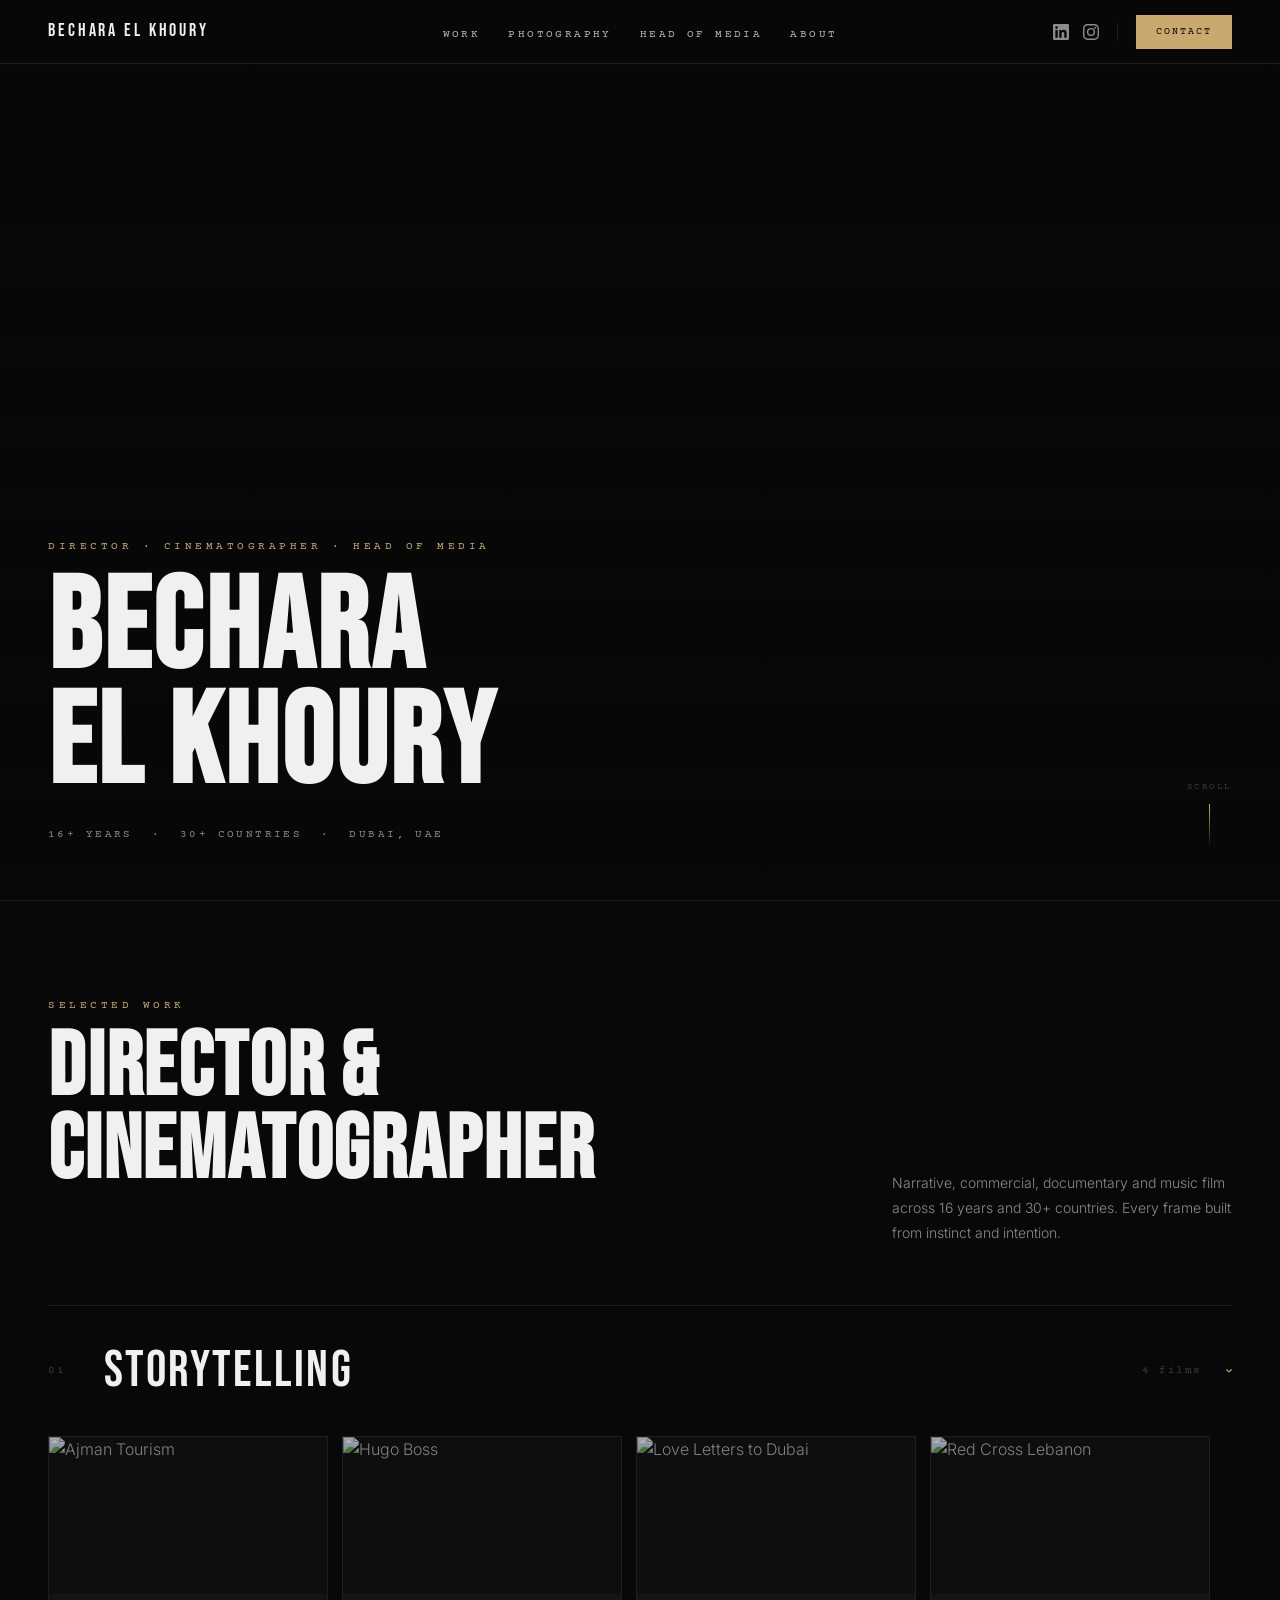
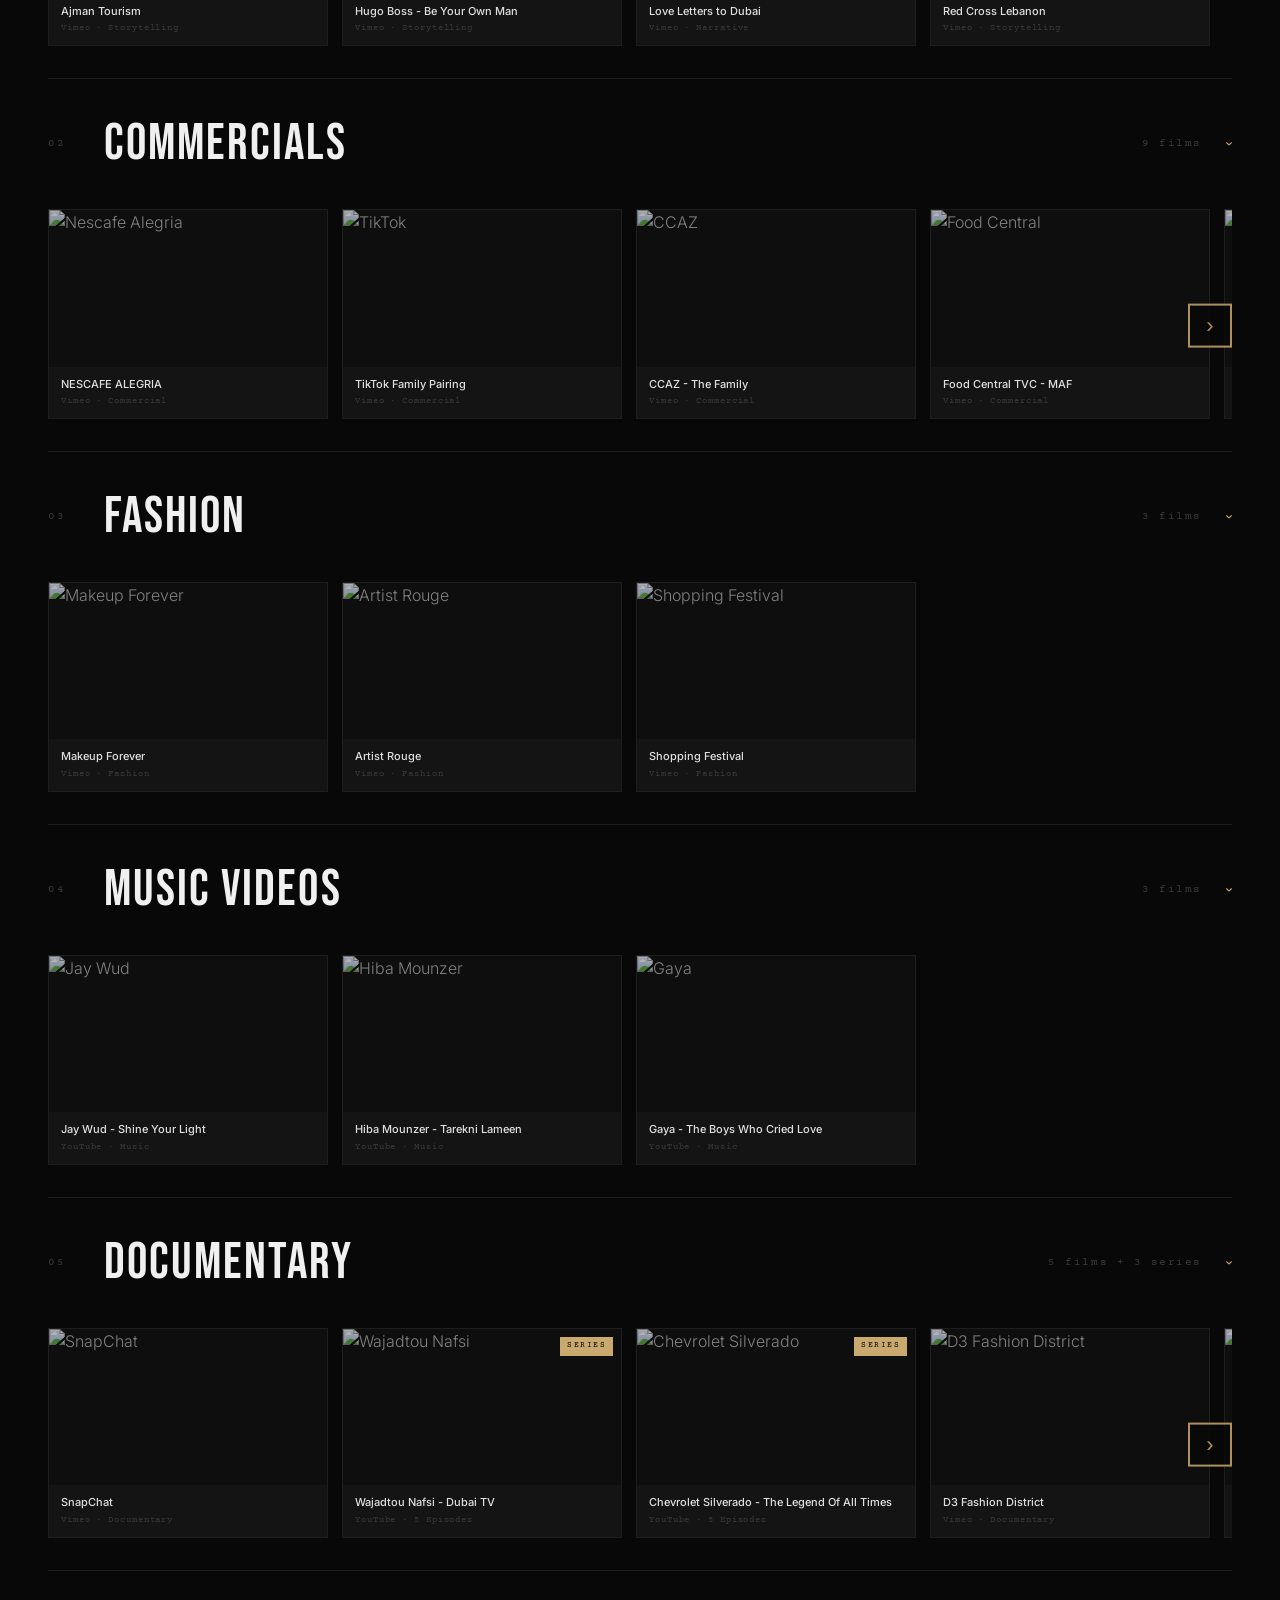
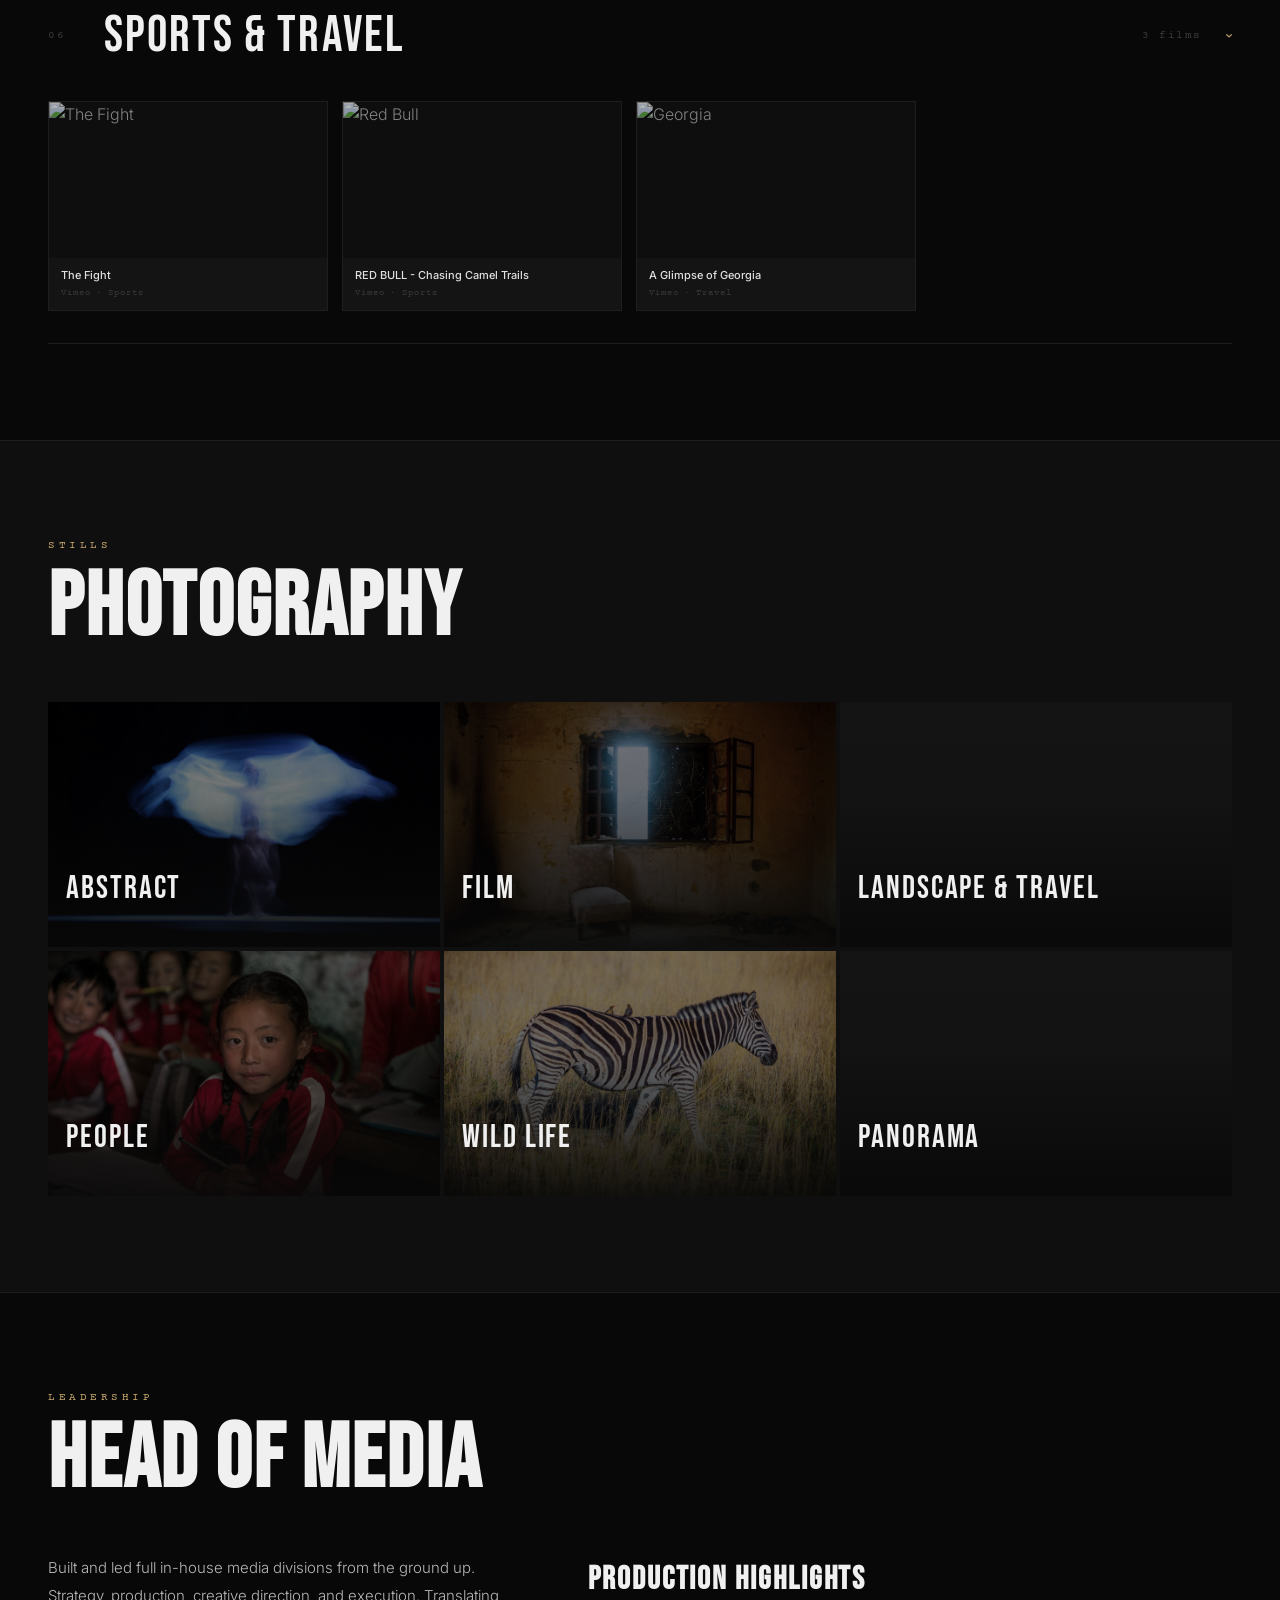
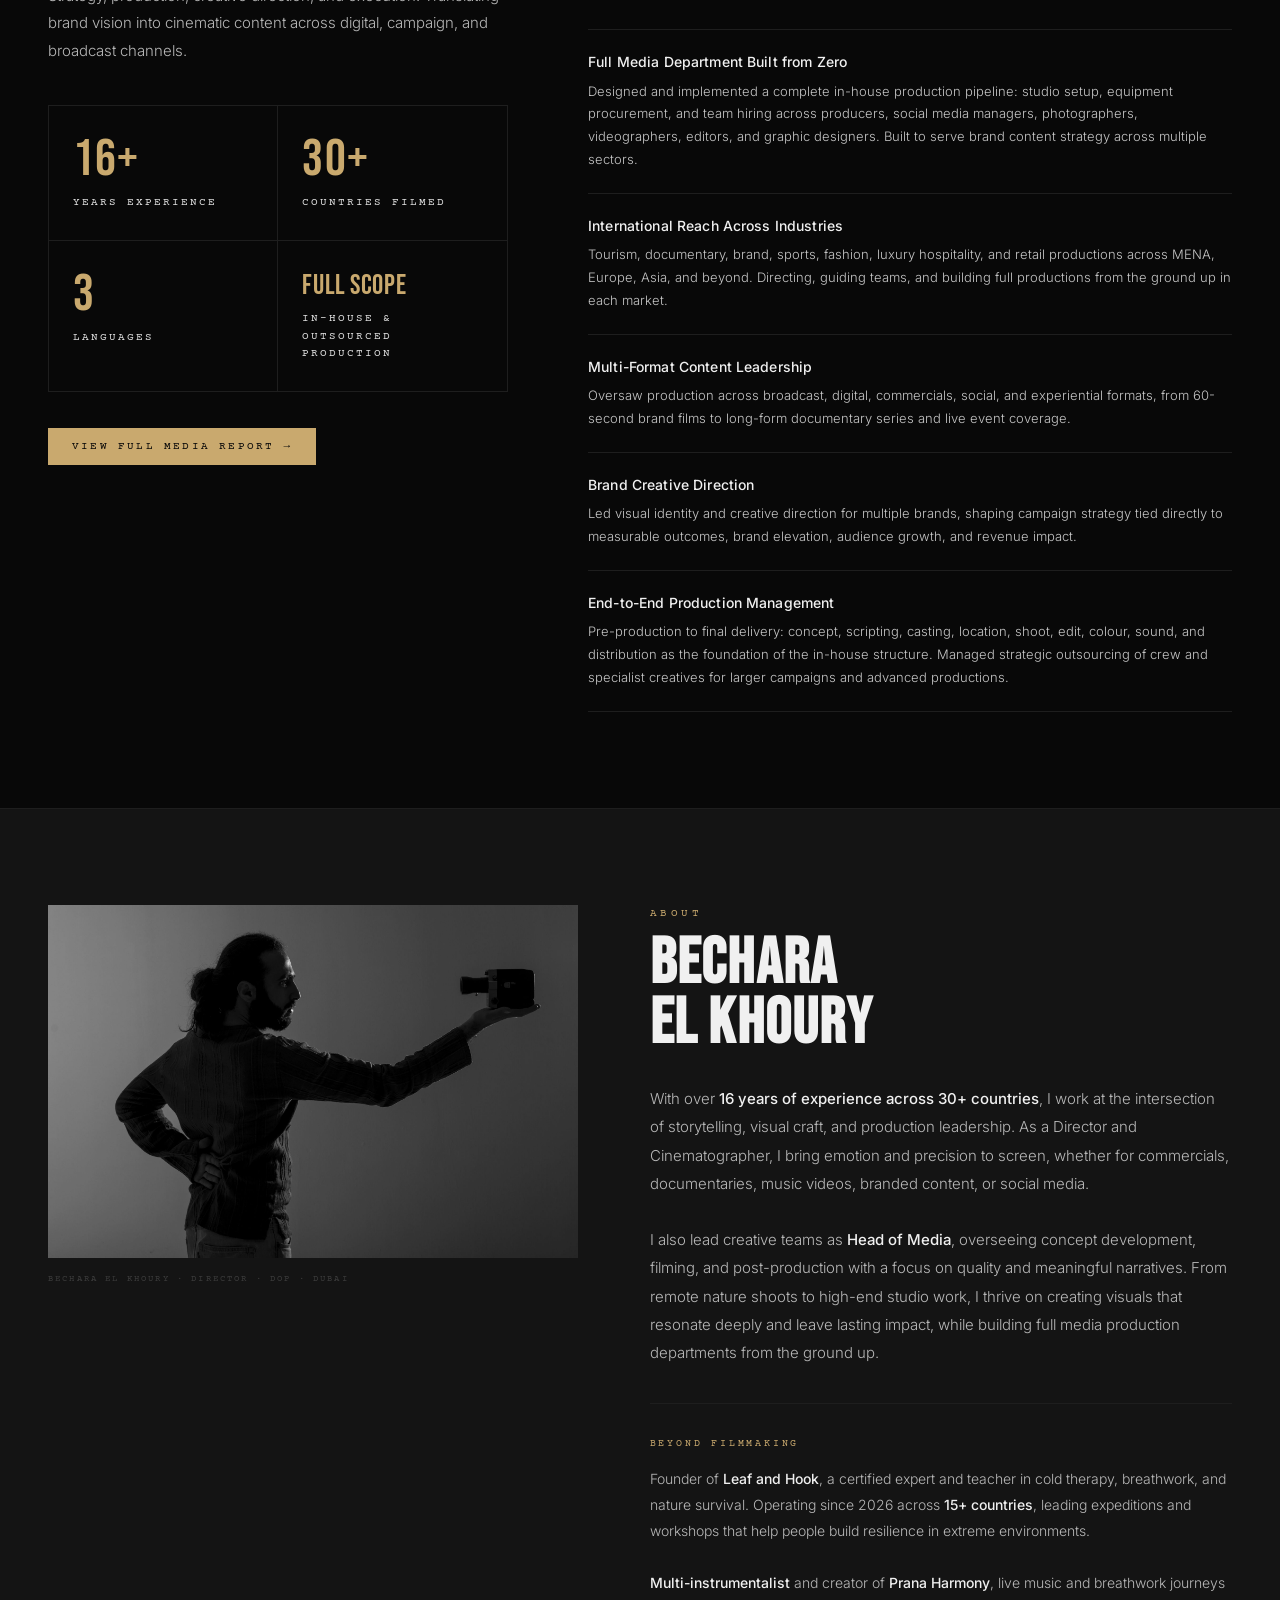
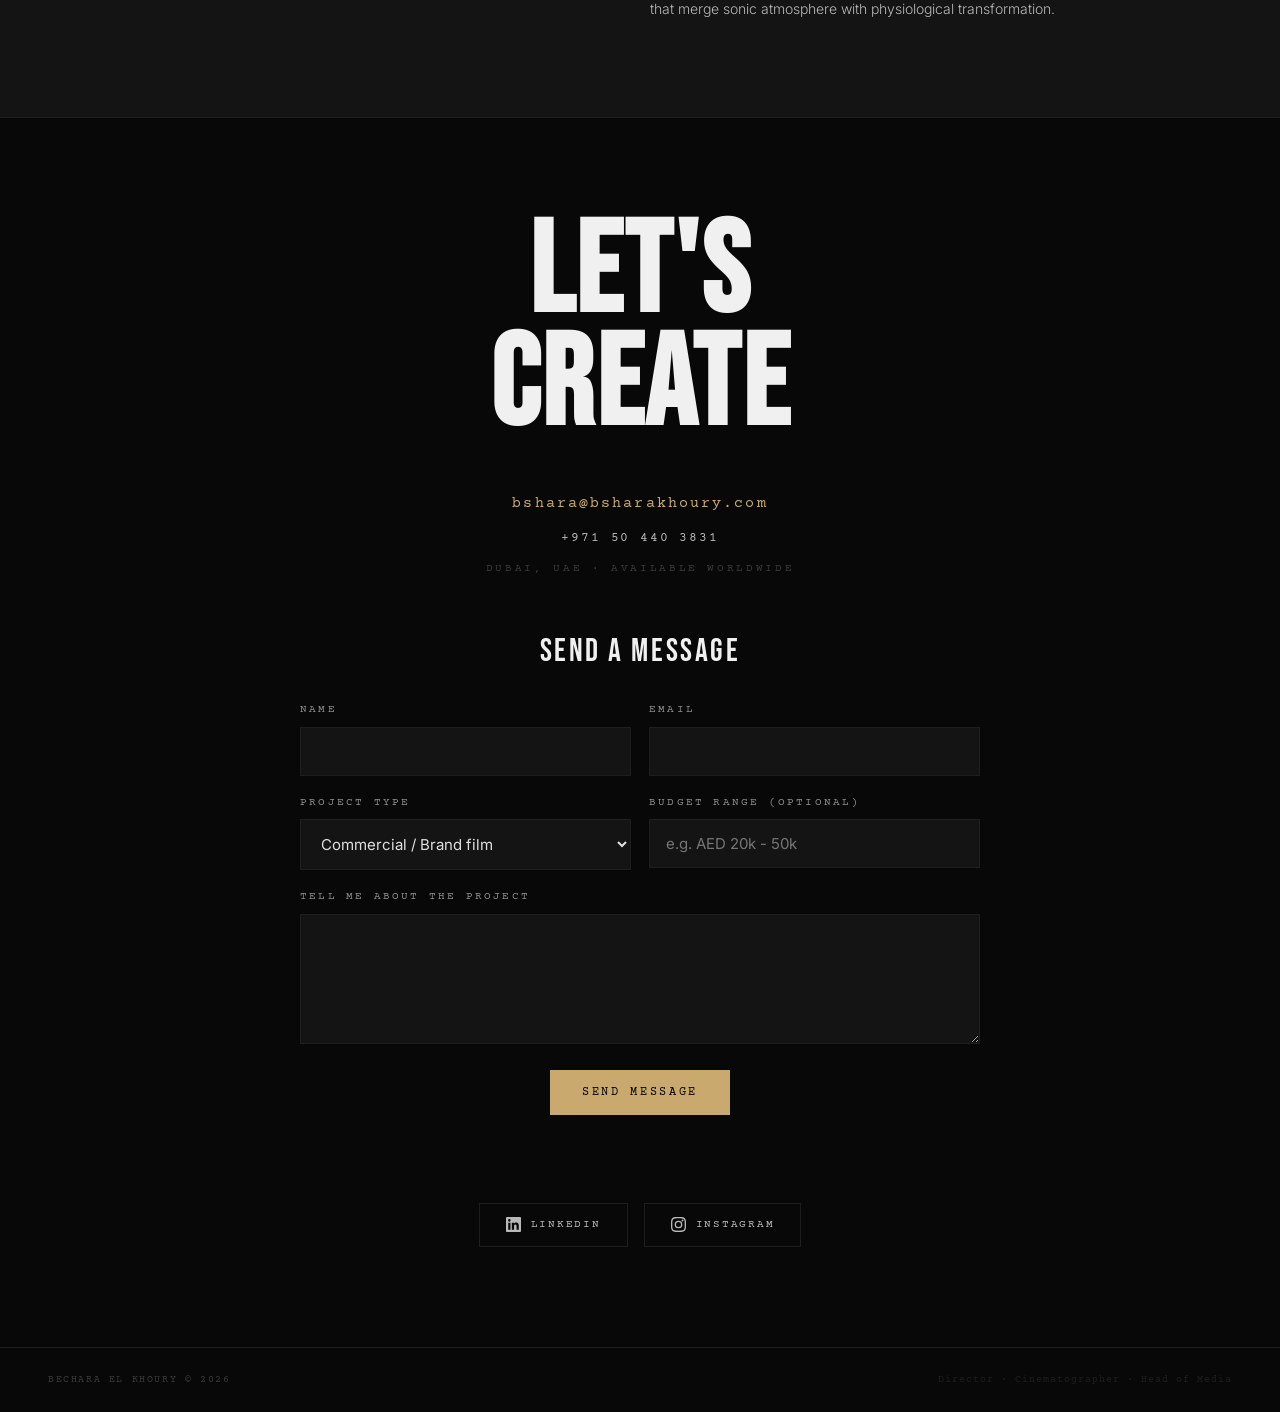
==== commit f8c3e7c9: "Add contact form (Formspree-ready, mailto fallback, honeypot spam trap) Co-Authored-By: Claude Sonne" ====
--- a/index.html
+++ b/index.html
@@ -517,9 +517,32 @@
   <div class="contact-info fade">
     <a href="mailto:bshara@bsharakhoury.com" class="contact-email">bshara@bsharakhoury.com</a>
     <a href="tel:+971504403831" class="contact-phone">+971 50 440 3831</a>
-    <a href="mailto:bshara@bsharakhoury.com?subject=Project%20enquiry&body=Hi%20Bechara%2C%0A%0AProject%20type%3A%0ALocation%3A%0ADates%3A%0ABudget%20range%3A%0ADetails%3A%0A" class="contact-cta">Start a project</a>
-    <span class="contact-loc">Dubai, UAE &middot; Available Worldwide</span>
-  </div>
+        <span class="contact-loc">Dubai, UAE &middot; Available Worldwide</span>
+  </div>
+  <form class="contact-form fade" id="contactForm" novalidate>
+    <h3 class="cf-title">Send a message</h3>
+    <div class="cf-row">
+      <label class="cf-field"><span>Name</span><input type="text" name="name" autocomplete="name" required></label>
+      <label class="cf-field"><span>Email</span><input type="email" name="email" autocomplete="email" required></label>
+    </div>
+    <div class="cf-row">
+      <label class="cf-field"><span>Project type</span>
+        <select name="project_type">
+          <option>Commercial / Brand film</option>
+          <option>Documentary / Storytelling</option>
+          <option>Social media / Content</option>
+          <option>Photography</option>
+          <option>Head of Media / Consulting</option>
+          <option>Other</option>
+        </select>
+      </label>
+      <label class="cf-field"><span>Budget range (optional)</span><input type="text" name="budget" placeholder="e.g. AED 20k - 50k"></label>
+    </div>
+    <label class="cf-field"><span>Tell me about the project</span><textarea name="message" rows="5" required></textarea></label>
+    <input type="text" name="_gotcha" class="cf-hp" tabindex="-1" autocomplete="off" aria-hidden="true">
+    <button type="submit" class="contact-cta" id="cfSubmit">Send message</button>
+    <p class="cf-status" id="cfStatus" role="status" aria-live="polite"></p>
+  </form>
   <div class="contact-links fade">
     <a href="https://www.linkedin.com/in/bshara-el-khoury/" target="_blank" rel="noopener noreferrer" class="contact-pill">
       <svg viewBox="0 0 24 24"><path d="M20.447 20.452h-3.554v-5.569c0-1.328-.027-3.037-1.852-3.037-1.853 0-2.136 1.445-2.136 2.939v5.667H9.351V9h3.414v1.561h.046c.477-.9 1.637-1.85 3.37-1.85 3.601 0 4.267 2.37 4.267 5.455v6.286zM5.337 7.433a2.062 2.062 0 01-2.063-2.065 2.064 2.064 0 112.063 2.065zm1.782 13.019H3.555V9h3.564v11.452zM22.225 0H1.771C.792 0 0 .774 0 1.729v20.542C0 23.227.792 24 1.771 24h20.451C23.2 24 24 23.227 24 22.271V1.729C24 .774 23.2 0 22.222 0h.003z"/></svg>
--- a/style.css
+++ b/style.css
@@ -269,3 +269,21 @@
 .contact-cta{display:inline-block;align-self:center;width:auto;text-align:center;margin:32px 0 8px;font-family:var(--fm);font-size:12px;letter-spacing:0.22em;text-transform:uppercase;color:var(--black);background:var(--gold);padding:16px 32px;transition:opacity 0.2s;}
 .contact-cta:hover{opacity:0.85;}
 @media (prefers-reduced-motion:reduce){html{scroll-behavior:auto;}*,*::before,*::after{animation-duration:0.01ms !important;animation-iteration-count:1 !important;transition-duration:0.01ms !important;}}
+
+/* CONTACT FORM */
+.contact-form{max-width:680px;margin:0 auto 48px;text-align:left;display:flex;flex-direction:column;gap:18px;}
+.cf-title{font-family:var(--fd);font-size:32px;letter-spacing:0.08em;color:var(--white);font-weight:400;text-align:center;margin-bottom:6px;}
+.cf-row{display:grid;grid-template-columns:1fr 1fr;gap:18px;}
+.cf-field{display:flex;flex-direction:column;gap:8px;}
+.cf-field span{font-family:var(--fm);font-size:11px;letter-spacing:0.2em;text-transform:uppercase;color:var(--subtle);}
+.cf-field input,.cf-field select,.cf-field textarea{width:100%;background:var(--surface);border:1px solid var(--border);color:var(--light);font-family:var(--fb);font-size:15px;padding:14px 16px;border-radius:0;transition:border-color 0.2s;}
+.cf-field textarea{resize:vertical;min-height:130px;}
+.cf-field input:focus,.cf-field select:focus,.cf-field textarea:focus{outline:none;border-color:var(--gold);}
+.cf-field .cf-err{border-color:#c0584f;}
+.cf-hp{position:absolute;left:-9999px;opacity:0;height:0;width:0;}
+.contact-form .contact-cta{margin:8px auto 0;border:none;cursor:pointer;}
+.contact-form .contact-cta[disabled]{opacity:0.5;cursor:wait;}
+.cf-status{min-height:22px;text-align:center;font-family:var(--fm);font-size:12px;letter-spacing:0.12em;color:var(--text);}
+.cf-status.ok{color:var(--gold);}
+.cf-status.err{color:#e08a82;}
+@media (max-width:640px){.cf-row{grid-template-columns:1fr;}}
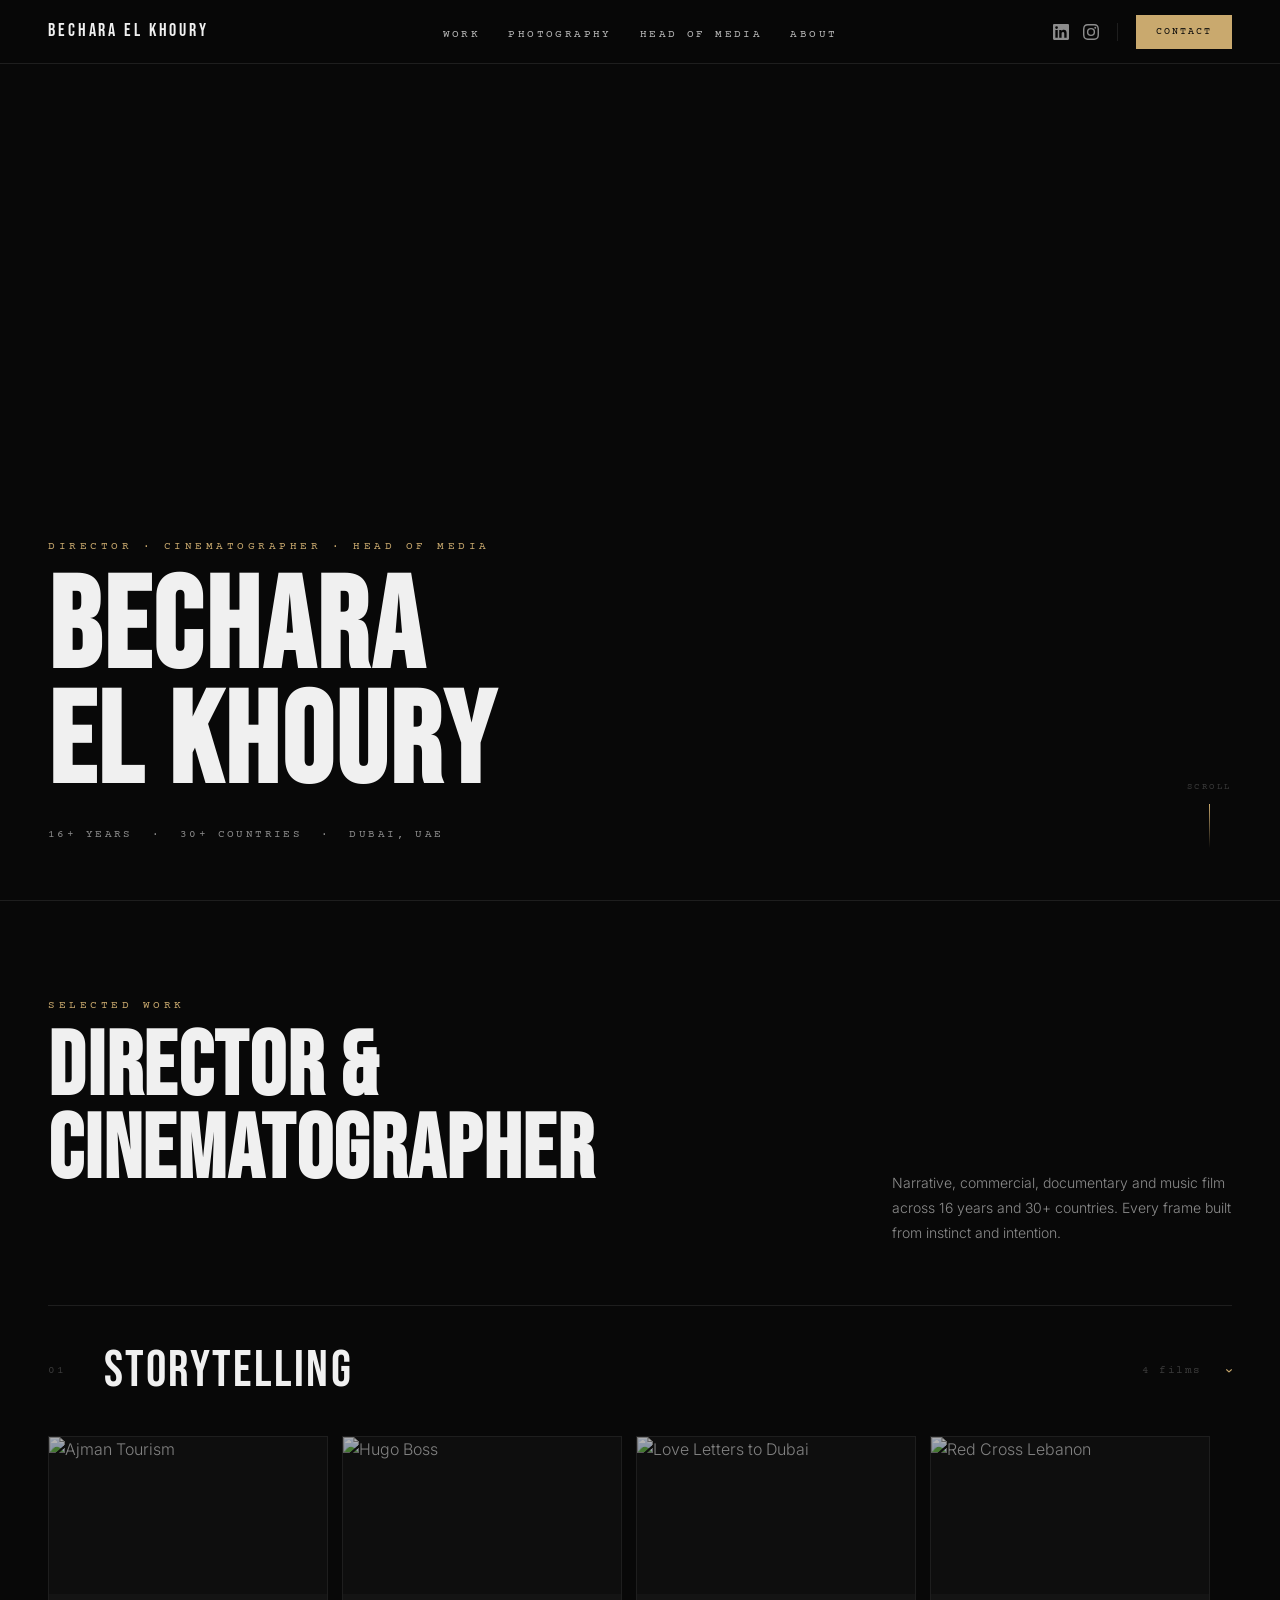
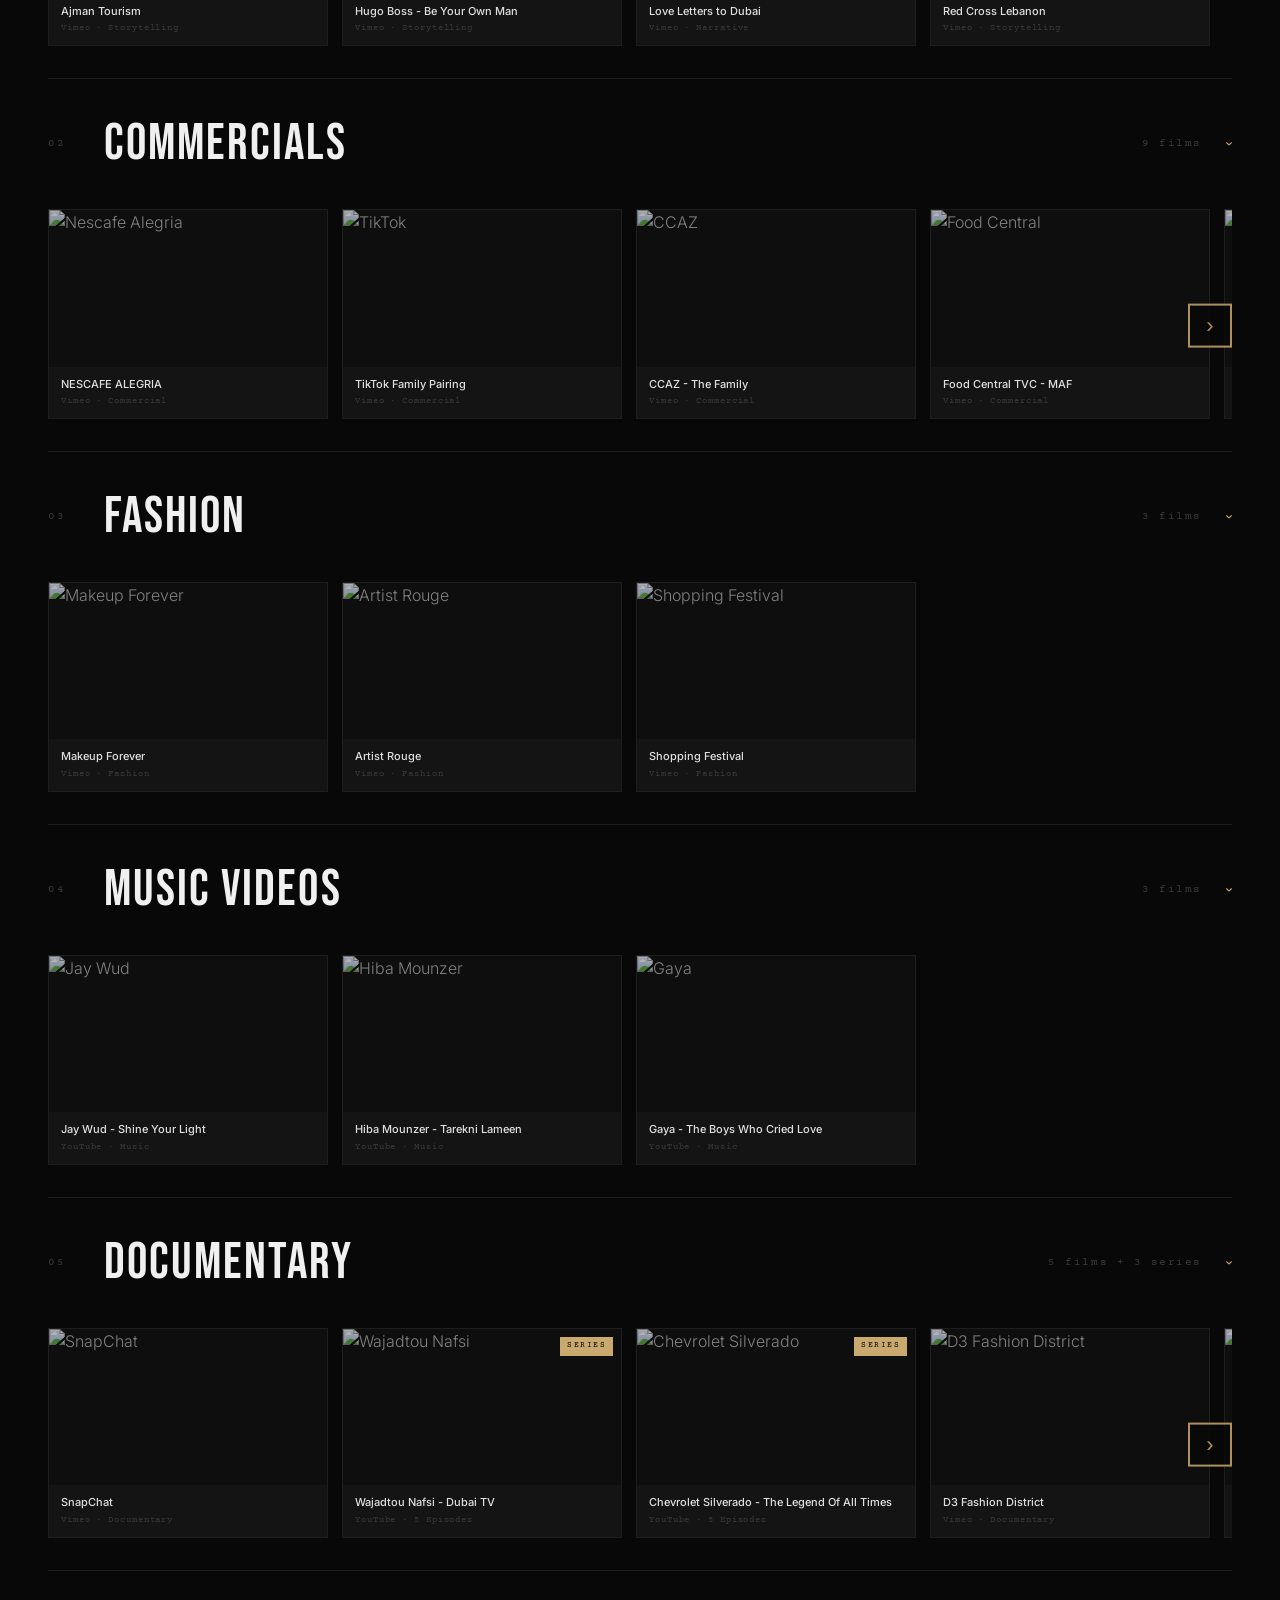
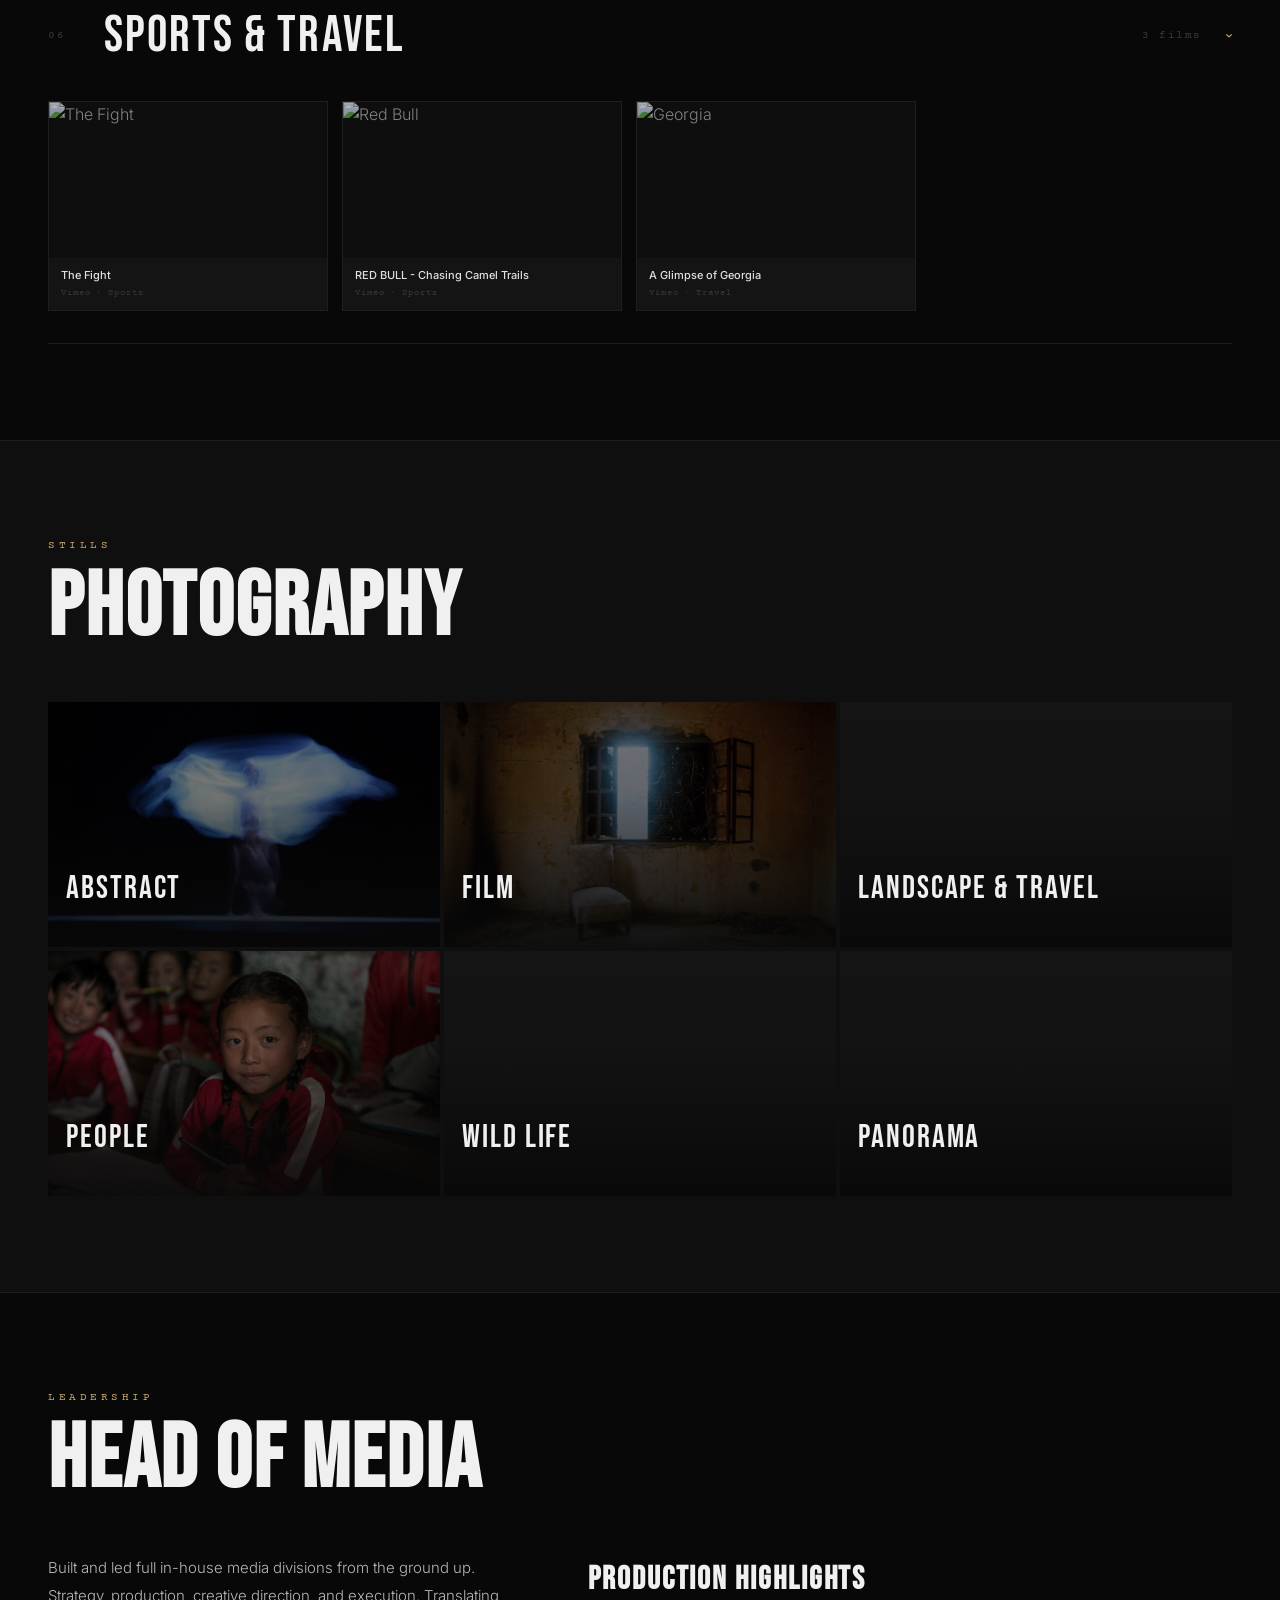
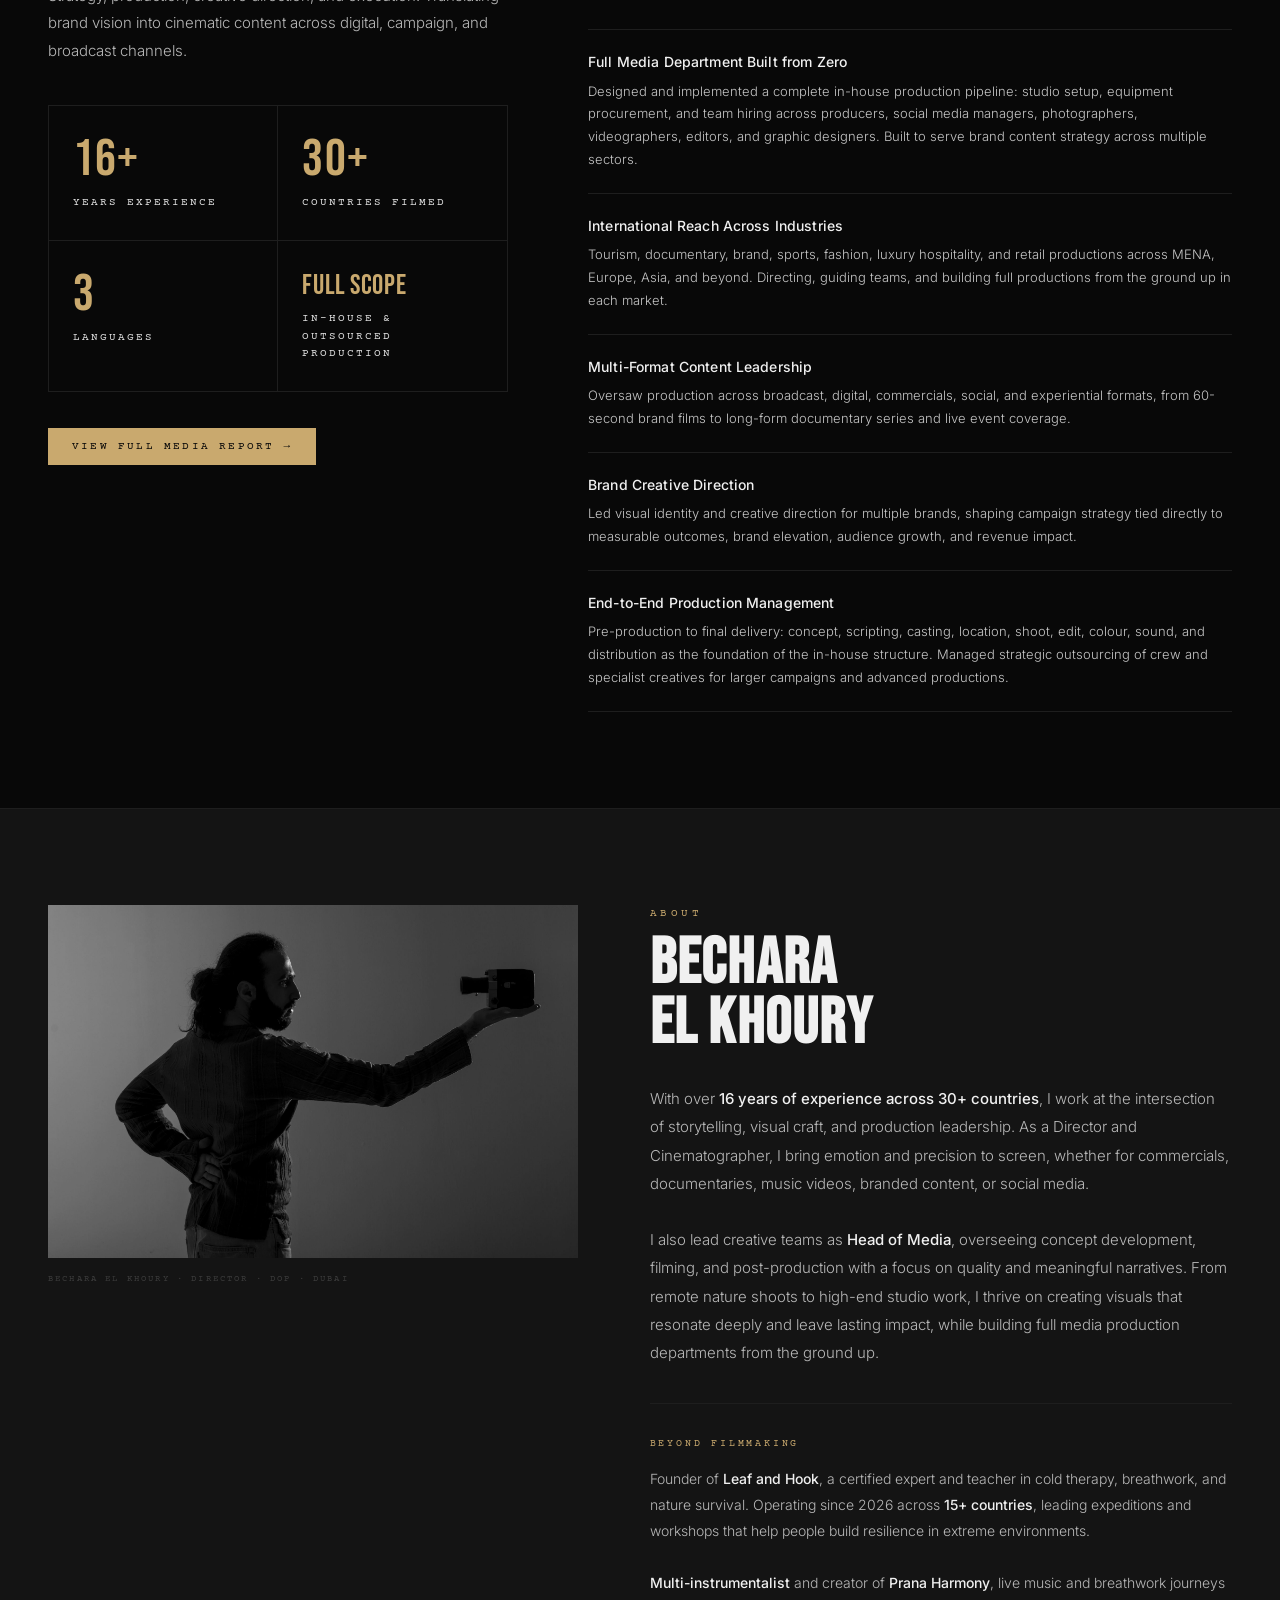
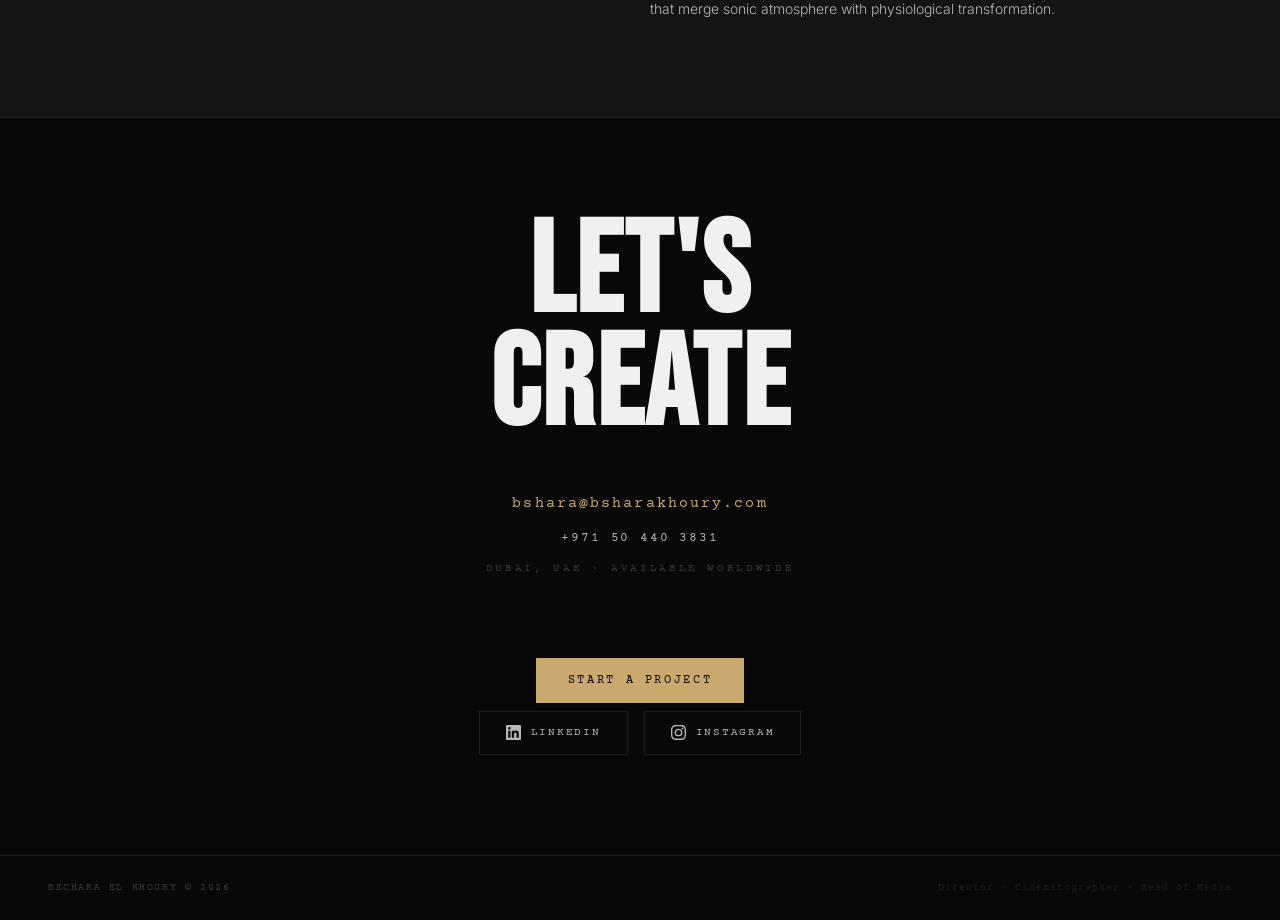
==== commit 581a968d: "Contact: full-screen popup form in site style (chips, underline fields, success screen) Co-Authored-" ====
--- a/index.html
+++ b/index.html
@@ -53,7 +53,7 @@
       </a>
     </div>
     <div class="nav-divider"></div>
-    <a href="#contact" class="nav-contact">Contact</a>
+    <a href="#contact" class="nav-contact" data-open-contact>Contact</a>
   </div>
   <button class="nav-hamburger" id="hamburger" aria-label="Open menu" aria-controls="mobileMenu">
     <span></span><span></span><span></span>
@@ -67,7 +67,7 @@
   <a href="#photography" class="mob-link">Photography</a>
   <a href="#headofmedia" class="mob-link">Head of Media</a>
   <a href="#about" class="mob-link">About</a>
-  <a href="#contact" class="mob-link">Contact</a>
+  <a href="#contact" class="mob-link" data-open-contact>Contact</a>
   <div class="mob-social">
     <a href="https://www.linkedin.com/in/bshara-el-khoury/" target="_blank" rel="noopener noreferrer"><svg viewBox="0 0 24 24"><path d="M20.447 20.452h-3.554v-5.569c0-1.328-.027-3.037-1.852-3.037-1.853 0-2.136 1.445-2.136 2.939v5.667H9.351V9h3.414v1.561h.046c.477-.9 1.637-1.85 3.37-1.85 3.601 0 4.267 2.37 4.267 5.455v6.286zM5.337 7.433a2.062 2.062 0 01-2.063-2.065 2.064 2.064 0 112.063 2.065zm1.782 13.019H3.555V9h3.564v11.452zM22.225 0H1.771C.792 0 0 .774 0 1.729v20.542C0 23.227.792 24 1.771 24h20.451C23.2 24 24 23.227 24 22.271V1.729C24 .774 23.2 0 22.222 0h.003z"/></svg></a>
     <a href="https://www.instagram.com/bshara.in.filmmaking/" target="_blank" rel="noopener noreferrer"><svg viewBox="0 0 24 24"><path d="M12 2.163c3.204 0 3.584.012 4.85.07 3.252.148 4.771 1.691 4.919 4.919.058 1.265.069 1.645.069 4.849 0 3.205-.012 3.584-.069 4.849-.149 3.225-1.664 4.771-4.919 4.919-1.266.058-1.644.07-4.85.07-3.204 0-3.584-.012-4.849-.07-3.26-.149-4.771-1.699-4.919-4.92-.058-1.265-.07-1.644-.07-4.849 0-3.204.013-3.583.07-4.849.149-3.227 1.664-4.771 4.919-4.919 1.266-.057 1.645-.069 4.849-.069zM12 0C8.741 0 8.333.014 7.053.072 2.695.272.273 2.69.073 7.052.014 8.333 0 8.741 0 12c0 3.259.014 3.668.072 4.948.2 4.358 2.618 6.78 6.98 6.98C8.333 23.986 8.741 24 12 24c3.259 0 3.668-.014 4.948-.072 4.354-.2 6.782-2.618 6.979-6.98.059-1.28.073-1.689.073-4.948 0-3.259-.014-3.667-.072-4.947-.196-4.354-2.617-6.78-6.979-6.98C15.668.014 15.259 0 12 0zm0 5.838a6.162 6.162 0 100 12.324 6.162 6.162 0 000-12.324zM12 16a4 4 0 110-8 4 4 0 010 8zm6.406-11.845a1.44 1.44 0 100 2.881 1.44 1.44 0 000-2.881z"/></svg></a>
@@ -347,6 +347,65 @@
 </section>
 
 <!-- VIDEO MODAL -->
+<!-- CONTACT POPUP -->
+<div class="cmodal" id="cmodal" role="dialog" aria-modal="true" aria-labelledby="cmTitle">
+  <button type="button" class="cm-close" id="cmClose" aria-label="Close contact form">X Close</button>
+  <div class="cm-inner">
+    <div class="cm-left">
+      <span class="cm-eyebrow">Start a project</span>
+      <h2 class="cm-title" id="cmTitle">LET'S<br>CREATE</h2>
+      <p class="cm-lead">Tell me what you are making. I read every message and reply personally, usually within 24 hours.</p>
+      <ul class="cm-details">
+        <li><span>Email</span><a href="mailto:bshara@bsharakhoury.com">bshara@bsharakhoury.com</a></li>
+        <li><span>Phone</span><a href="tel:+971504403831">+971 50 440 3831</a></li>
+        <li><span>Based in</span>Dubai, UAE &middot; Available worldwide</li>
+      </ul>
+    </div>
+    <div class="cm-right">
+      <form class="cm-form" id="contactForm" novalidate>
+        <div class="cm-row">
+          <label class="cm-field"><span>Your name</span><input type="text" name="name" autocomplete="name" required></label>
+          <label class="cm-field"><span>Your email</span><input type="email" name="email" autocomplete="email" inputmode="email" required></label>
+        </div>
+        <fieldset class="cm-group">
+          <legend>What do you need?</legend>
+          <div class="cm-chips">
+            <label class="cm-chip"><input type="radio" name="project_type" value="Commercial / Brand film" checked><span>Commercial / Brand film</span></label>
+            <label class="cm-chip"><input type="radio" name="project_type" value="Documentary / Storytelling"><span>Documentary / Story</span></label>
+            <label class="cm-chip"><input type="radio" name="project_type" value="Social media / Content"><span>Social content</span></label>
+            <label class="cm-chip"><input type="radio" name="project_type" value="Photography"><span>Photography</span></label>
+            <label class="cm-chip"><input type="radio" name="project_type" value="Head of Media / Consulting"><span>Head of Media</span></label>
+            <label class="cm-chip"><input type="radio" name="project_type" value="Other"><span>Something else</span></label>
+          </div>
+        </fieldset>
+        <fieldset class="cm-group">
+          <legend>Budget <em>(optional)</em></legend>
+          <div class="cm-chips">
+            <label class="cm-chip"><input type="radio" name="budget" value="Under AED 20k"><span>Under AED 20k</span></label>
+            <label class="cm-chip"><input type="radio" name="budget" value="AED 20k to 50k"><span>AED 20k to 50k</span></label>
+            <label class="cm-chip"><input type="radio" name="budget" value="AED 50k to 100k"><span>AED 50k to 100k</span></label>
+            <label class="cm-chip"><input type="radio" name="budget" value="AED 100k+"><span>AED 100k+</span></label>
+            <label class="cm-chip"><input type="radio" name="budget" value="Not sure yet"><span>Not sure yet</span></label>
+          </div>
+        </fieldset>
+        <label class="cm-field"><span>Tell me about the project</span><textarea name="message" rows="4" placeholder="What, where, when, and anything I should know." required></textarea></label>
+        <input type="hidden" name="_subject" value="New project enquiry from bsharakhoury.com">
+        <input type="text" name="_gotcha" class="cm-hp" tabindex="-1" autocomplete="off" aria-hidden="true">
+        <div class="cm-actions">
+          <button type="submit" class="cm-submit" id="cfSubmit">Send message</button>
+          <p class="cm-status" id="cfStatus" role="status" aria-live="polite"></p>
+        </div>
+      </form>
+      <div class="cm-success" id="cmSuccess" hidden>
+        <span class="cm-eyebrow">Message sent</span>
+        <h3>THANK YOU</h3>
+        <p>Your message is with me. I will reply to the email you gave, usually within 24 hours.</p>
+        <button type="button" class="cm-submit" id="cmDone">Back to site</button>
+      </div>
+    </div>
+  </div>
+</div>
+
 <div class="vmodal" id="vmodal" role="dialog" aria-modal="true" aria-label="Video player">
   <div class="vmodal-box">
     <button class="vmodal-close" id="vmodalClose">X Close</button>
@@ -519,30 +578,7 @@
     <a href="tel:+971504403831" class="contact-phone">+971 50 440 3831</a>
         <span class="contact-loc">Dubai, UAE &middot; Available Worldwide</span>
   </div>
-  <form class="contact-form fade" id="contactForm" novalidate>
-    <h3 class="cf-title">Send a message</h3>
-    <div class="cf-row">
-      <label class="cf-field"><span>Name</span><input type="text" name="name" autocomplete="name" required></label>
-      <label class="cf-field"><span>Email</span><input type="email" name="email" autocomplete="email" required></label>
-    </div>
-    <div class="cf-row">
-      <label class="cf-field"><span>Project type</span>
-        <select name="project_type">
-          <option>Commercial / Brand film</option>
-          <option>Documentary / Storytelling</option>
-          <option>Social media / Content</option>
-          <option>Photography</option>
-          <option>Head of Media / Consulting</option>
-          <option>Other</option>
-        </select>
-      </label>
-      <label class="cf-field"><span>Budget range (optional)</span><input type="text" name="budget" placeholder="e.g. AED 20k - 50k"></label>
-    </div>
-    <label class="cf-field"><span>Tell me about the project</span><textarea name="message" rows="5" required></textarea></label>
-    <input type="text" name="_gotcha" class="cf-hp" tabindex="-1" autocomplete="off" aria-hidden="true">
-    <button type="submit" class="contact-cta" id="cfSubmit">Send message</button>
-    <p class="cf-status" id="cfStatus" role="status" aria-live="polite"></p>
-  </form>
+  <button type="button" class="contact-cta fade" data-open-contact>Start a project</button>
   <div class="contact-links fade">
     <a href="https://www.linkedin.com/in/bshara-el-khoury/" target="_blank" rel="noopener noreferrer" class="contact-pill">
       <svg viewBox="0 0 24 24"><path d="M20.447 20.452h-3.554v-5.569c0-1.328-.027-3.037-1.852-3.037-1.853 0-2.136 1.445-2.136 2.939v5.667H9.351V9h3.414v1.561h.046c.477-.9 1.637-1.85 3.37-1.85 3.601 0 4.267 2.37 4.267 5.455v6.286zM5.337 7.433a2.062 2.062 0 01-2.063-2.065 2.064 2.064 0 112.063 2.065zm1.782 13.019H3.555V9h3.564v11.452zM22.225 0H1.771C.792 0 0 .774 0 1.729v20.542C0 23.227.792 24 1.771 24h20.451C23.2 24 24 23.227 24 22.271V1.729C24 .774 23.2 0 22.222 0h.003z"/></svg>
--- a/style.css
+++ b/style.css
@@ -270,20 +270,70 @@
 .contact-cta:hover{opacity:0.85;}
 @media (prefers-reduced-motion:reduce){html{scroll-behavior:auto;}*,*::before,*::after{animation-duration:0.01ms !important;animation-iteration-count:1 !important;transition-duration:0.01ms !important;}}
 
-/* CONTACT FORM */
-.contact-form{max-width:680px;margin:0 auto 48px;text-align:left;display:flex;flex-direction:column;gap:18px;}
-.cf-title{font-family:var(--fd);font-size:32px;letter-spacing:0.08em;color:var(--white);font-weight:400;text-align:center;margin-bottom:6px;}
-.cf-row{display:grid;grid-template-columns:1fr 1fr;gap:18px;}
-.cf-field{display:flex;flex-direction:column;gap:8px;}
-.cf-field span{font-family:var(--fm);font-size:11px;letter-spacing:0.2em;text-transform:uppercase;color:var(--subtle);}
-.cf-field input,.cf-field select,.cf-field textarea{width:100%;background:var(--surface);border:1px solid var(--border);color:var(--light);font-family:var(--fb);font-size:15px;padding:14px 16px;border-radius:0;transition:border-color 0.2s;}
-.cf-field textarea{resize:vertical;min-height:130px;}
-.cf-field input:focus,.cf-field select:focus,.cf-field textarea:focus{outline:none;border-color:var(--gold);}
-.cf-field .cf-err{border-color:#c0584f;}
-.cf-hp{position:absolute;left:-9999px;opacity:0;height:0;width:0;}
-.contact-form .contact-cta{margin:8px auto 0;border:none;cursor:pointer;}
-.contact-form .contact-cta[disabled]{opacity:0.5;cursor:wait;}
-.cf-status{min-height:22px;text-align:center;font-family:var(--fm);font-size:12px;letter-spacing:0.12em;color:var(--text);}
-.cf-status.ok{color:var(--gold);}
-.cf-status.err{color:#e08a82;}
-@media (max-width:640px){.cf-row{grid-template-columns:1fr;}}
+/* CONTACT POPUP */
+.contact-cta{cursor:pointer;border:none;}
+.cmodal{position:fixed;inset:0;z-index:350;background:var(--black);opacity:0;pointer-events:none;visibility:hidden;transition:opacity 0.35s,visibility 0.35s;overflow-y:auto;-webkit-overflow-scrolling:touch;}
+.cmodal.open{opacity:1;pointer-events:all;visibility:visible;}
+.cm-close{position:fixed;top:20px;right:32px;z-index:2;background:none;border:1px solid var(--border);color:var(--text);font-family:var(--fm);font-size:10px;letter-spacing:0.2em;text-transform:uppercase;padding:10px 16px;transition:all 0.2s;}
+.cm-close:hover{border-color:var(--gold);color:var(--gold);}
+.cm-inner{min-height:100%;max-width:1240px;margin:0 auto;padding:120px 48px 80px;display:grid;grid-template-columns:minmax(0,5fr) minmax(0,7fr);gap:80px;align-items:start;}
+.cm-eyebrow{display:block;font-family:var(--fm);font-size:11px;letter-spacing:0.32em;text-transform:uppercase;color:var(--gold);margin-bottom:20px;}
+.cm-title{font-family:var(--fd);font-weight:400;font-size:clamp(72px,9vw,130px);line-height:0.88;letter-spacing:0.02em;color:var(--white);margin-bottom:32px;}
+.cm-lead{font-size:16px;line-height:1.7;color:var(--text);max-width:420px;margin-bottom:40px;}
+.cm-details{list-style:none;display:flex;flex-direction:column;gap:18px;border-top:1px solid var(--border);padding-top:28px;font-family:var(--fm);font-size:13px;letter-spacing:0.06em;color:var(--light);}
+.cm-details span{display:block;font-size:10px;letter-spacing:0.24em;text-transform:uppercase;color:var(--subtle);margin-bottom:4px;}
+.cm-details a{color:var(--gold);}
+.cm-details a:hover{opacity:0.75;}
+.cm-form[hidden]{display:none;}
+.cm-form{display:flex;flex-direction:column;gap:34px;}
+.cm-row{display:grid;grid-template-columns:1fr 1fr;gap:32px;}
+.cm-field{display:flex;flex-direction:column;gap:10px;}
+.cm-field>span,.cm-group legend{font-family:var(--fm);font-size:10px;letter-spacing:0.26em;text-transform:uppercase;color:var(--subtle);padding:0;}
+.cm-group legend em{font-style:normal;color:var(--muted);}
+.cm-field input,.cm-field textarea{width:100%;background:transparent;border:none;border-bottom:1px solid var(--muted);border-radius:0;color:var(--white);font-family:var(--fb);font-size:17px;font-weight:300;padding:8px 0 12px;transition:border-color 0.25s;}
+.cm-field textarea{resize:vertical;min-height:110px;line-height:1.6;}
+.cm-field input::placeholder,.cm-field textarea::placeholder{color:var(--muted);}
+.cm-field input:focus,.cm-field textarea:focus{outline:none;border-bottom-color:var(--gold);}
+.cm-field .cm-err{border-bottom-color:#c0584f;}
+.cm-group{border:none;padding:0;margin:0;min-width:0;}
+.cm-group legend{margin-bottom:14px;}
+.cm-chips{display:flex;flex-wrap:wrap;gap:10px;}
+.cm-chip{position:relative;cursor:pointer;}
+.cm-chip input{position:absolute;opacity:0;inset:0;width:100%;height:100%;margin:0;cursor:pointer;}
+.cm-chip span{display:block;font-family:var(--fm);font-size:11px;letter-spacing:0.14em;text-transform:uppercase;color:var(--text);border:1px solid var(--border);padding:12px 18px;transition:all 0.2s;}
+.cm-chip:hover span{border-color:var(--subtle);color:var(--white);}
+.cm-chip input:checked+span{border-color:var(--gold);background:var(--gold-dim);color:var(--gold);}
+.cm-chip input:focus-visible+span{outline:2px solid var(--gold);outline-offset:3px;}
+.cm-hp{position:absolute;left:-9999px;opacity:0;height:0;width:0;}
+.cm-actions{display:flex;align-items:center;gap:24px;flex-wrap:wrap;}
+.cm-submit{font-family:var(--fm);font-size:12px;letter-spacing:0.24em;text-transform:uppercase;color:var(--black);background:var(--gold);border:none;padding:18px 40px;min-height:52px;cursor:pointer;transition:opacity 0.2s;}
+.cm-submit:hover{opacity:0.85;}
+.cm-submit[disabled]{opacity:0.5;cursor:wait;}
+.cm-status{font-family:var(--fm);font-size:12px;letter-spacing:0.1em;color:var(--text);flex:1;min-width:200px;}
+.cm-status.err{color:#e08a82;}
+.cm-success{padding-top:24px;}
+.cm-success[hidden]{display:none;}
+.cm-success h3{font-family:var(--fd);font-weight:400;font-size:clamp(56px,7vw,96px);line-height:0.95;letter-spacing:0.03em;color:var(--white);margin-bottom:20px;}
+.cm-success p{font-size:16px;line-height:1.7;color:var(--text);max-width:440px;margin-bottom:36px;}
+@media (max-width:900px){
+  .cm-inner{grid-template-columns:minmax(0,1fr);gap:40px;padding:88px 24px 56px;}
+  .cm-title{font-size:clamp(60px,18vw,96px);margin-bottom:20px;}
+  .cm-lead{margin-bottom:0;font-size:15px;}
+  .cm-details{display:none;}
+  .cm-title{margin-bottom:16px;}
+  .cm-close{top:14px;right:16px;}
+  .cm-row{grid-template-columns:minmax(0,1fr);gap:28px;}
+  .cm-submit{width:100%;}
+  .cm-chip span{padding:12px 14px;}
+}
+
+/* MOBILE POLISH */
+@media (max-width:900px){
+  #hero{height:100svh;min-height:560px;}
+  .hero-reel iframe{min-width:calc(177.78svh);min-height:100svh;}
+  .nav-hamburger{padding:12px 8px;min-width:44px;min-height:44px;align-items:center;justify-content:center;}
+  .mob-close,.vmodal-close,.alb-lb-x,.series-close-btn,.album-close-btn,.lay-btn{min-height:44px;min-width:44px;display:inline-flex;align-items:center;justify-content:center;}
+  .contact-email,.contact-phone{display:inline-block;padding:10px 0;}
+  .hom-report-btn{min-height:48px;}
+  .skip-link{min-height:44px;}
+}
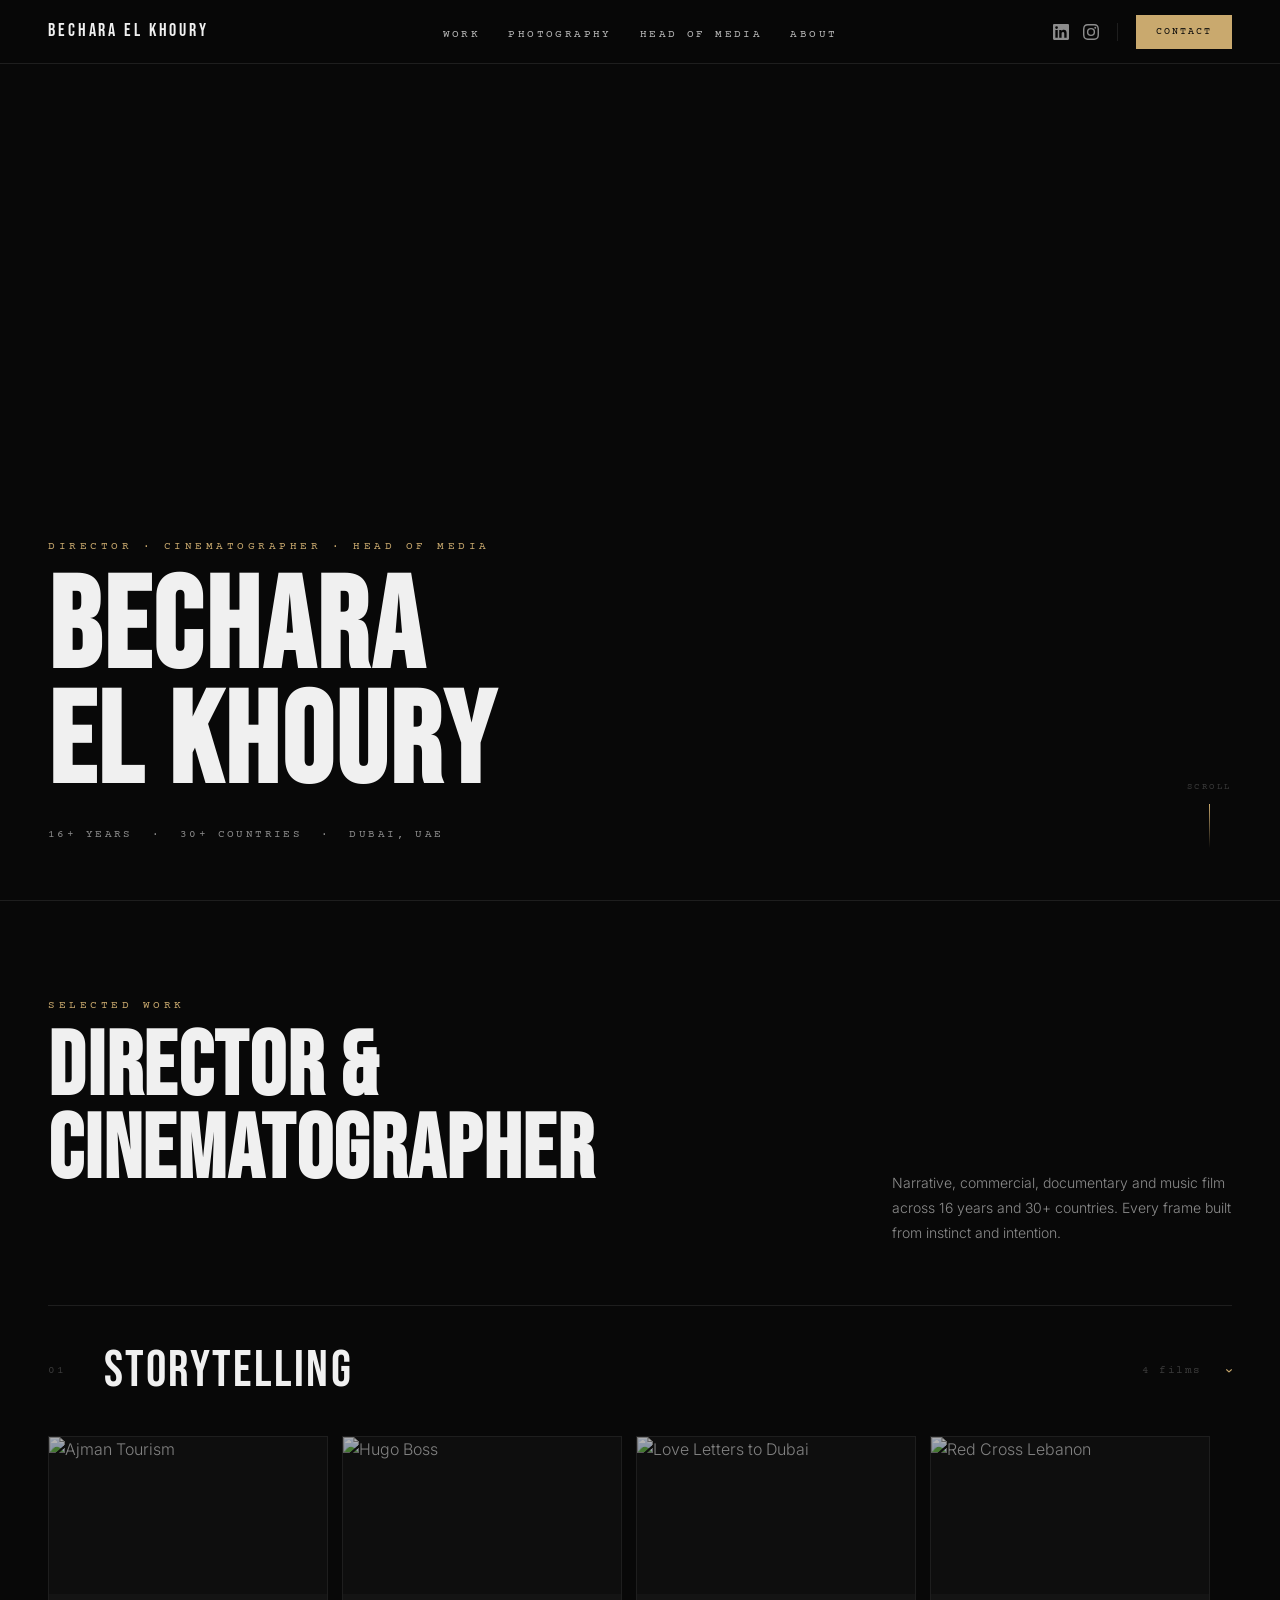
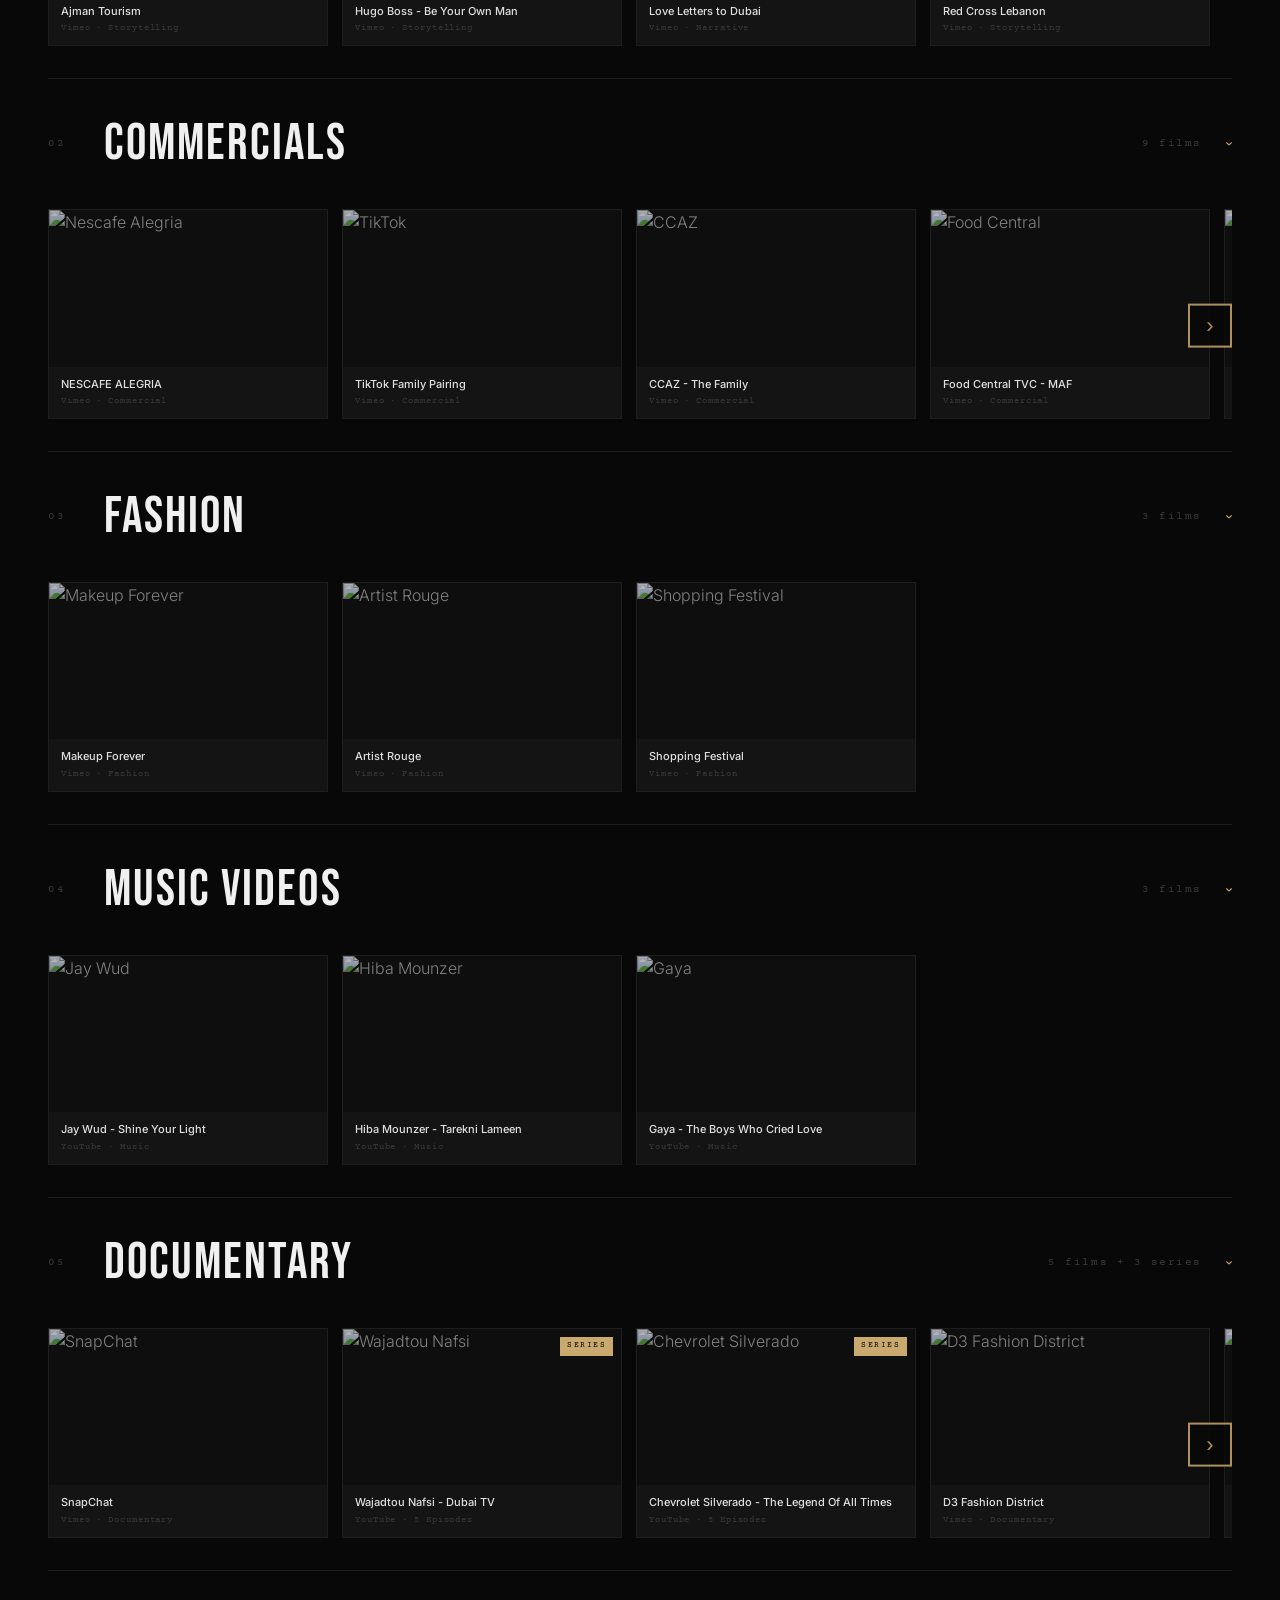
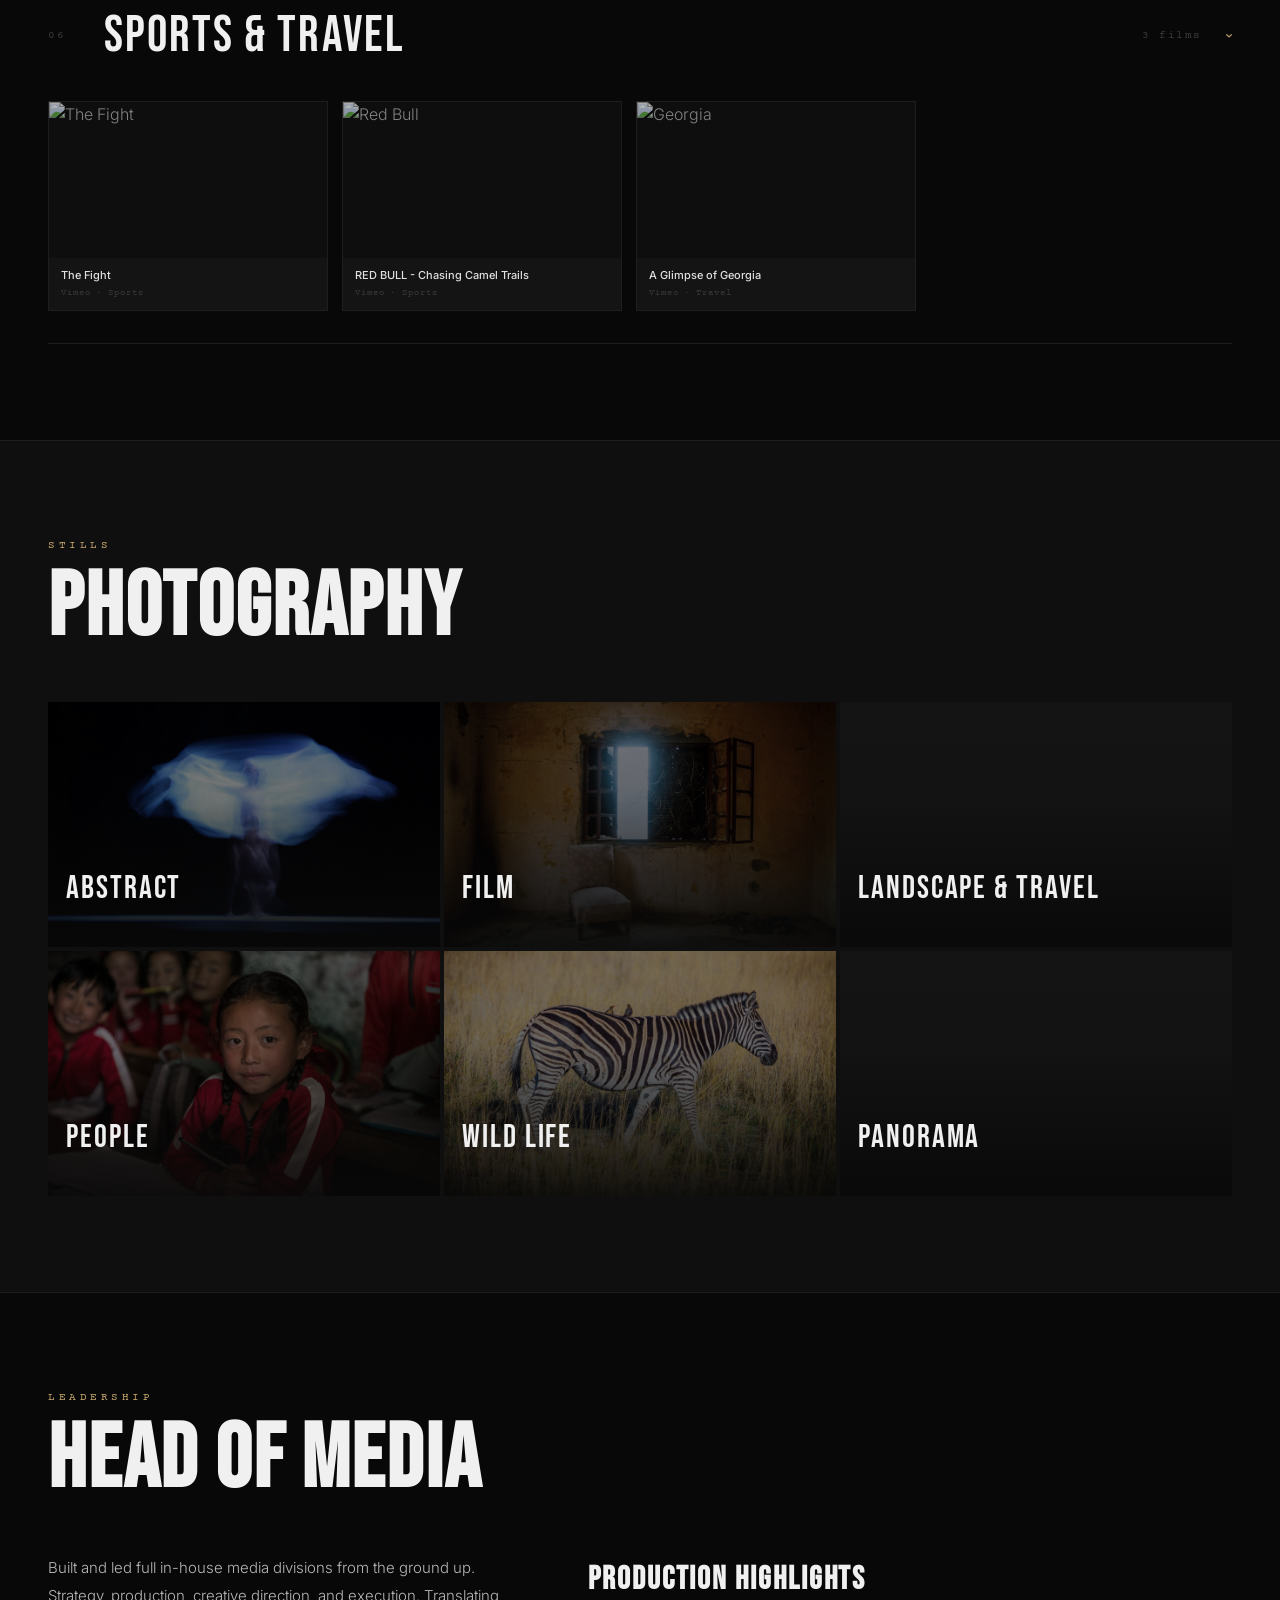
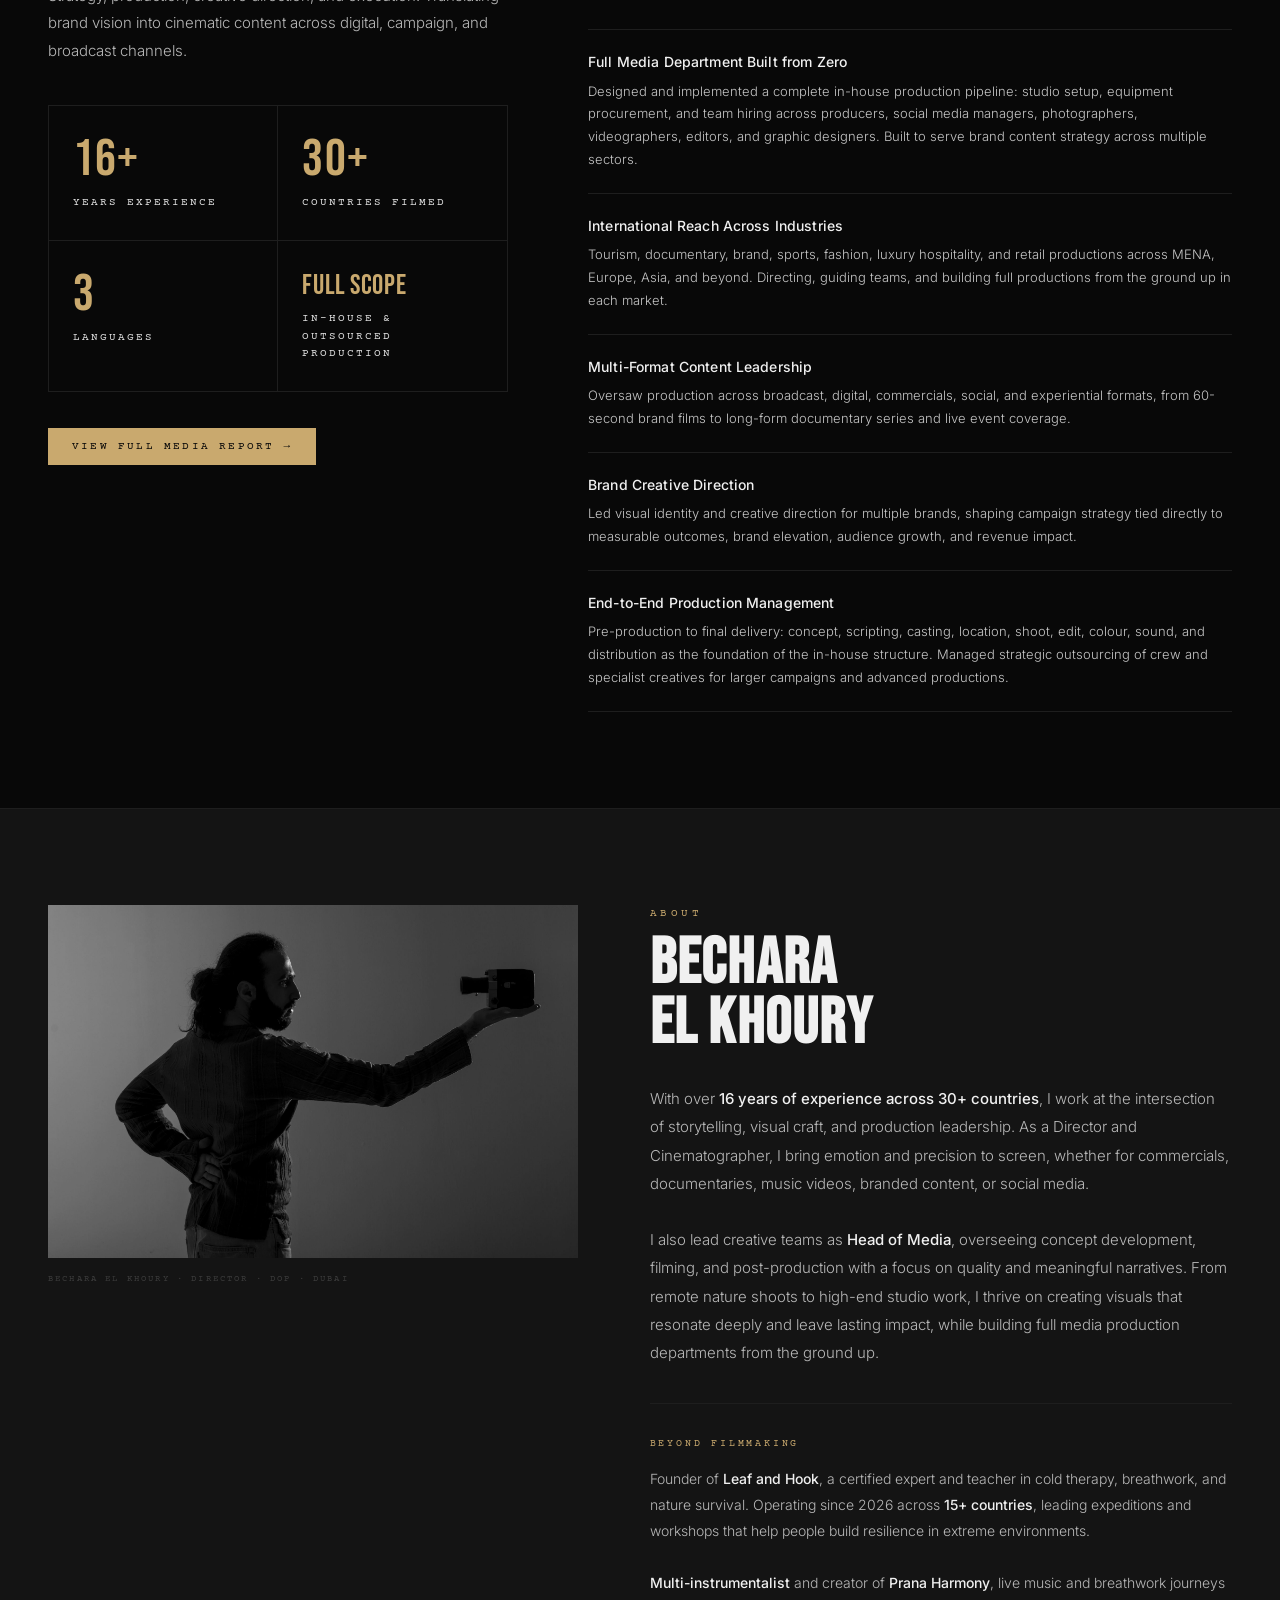
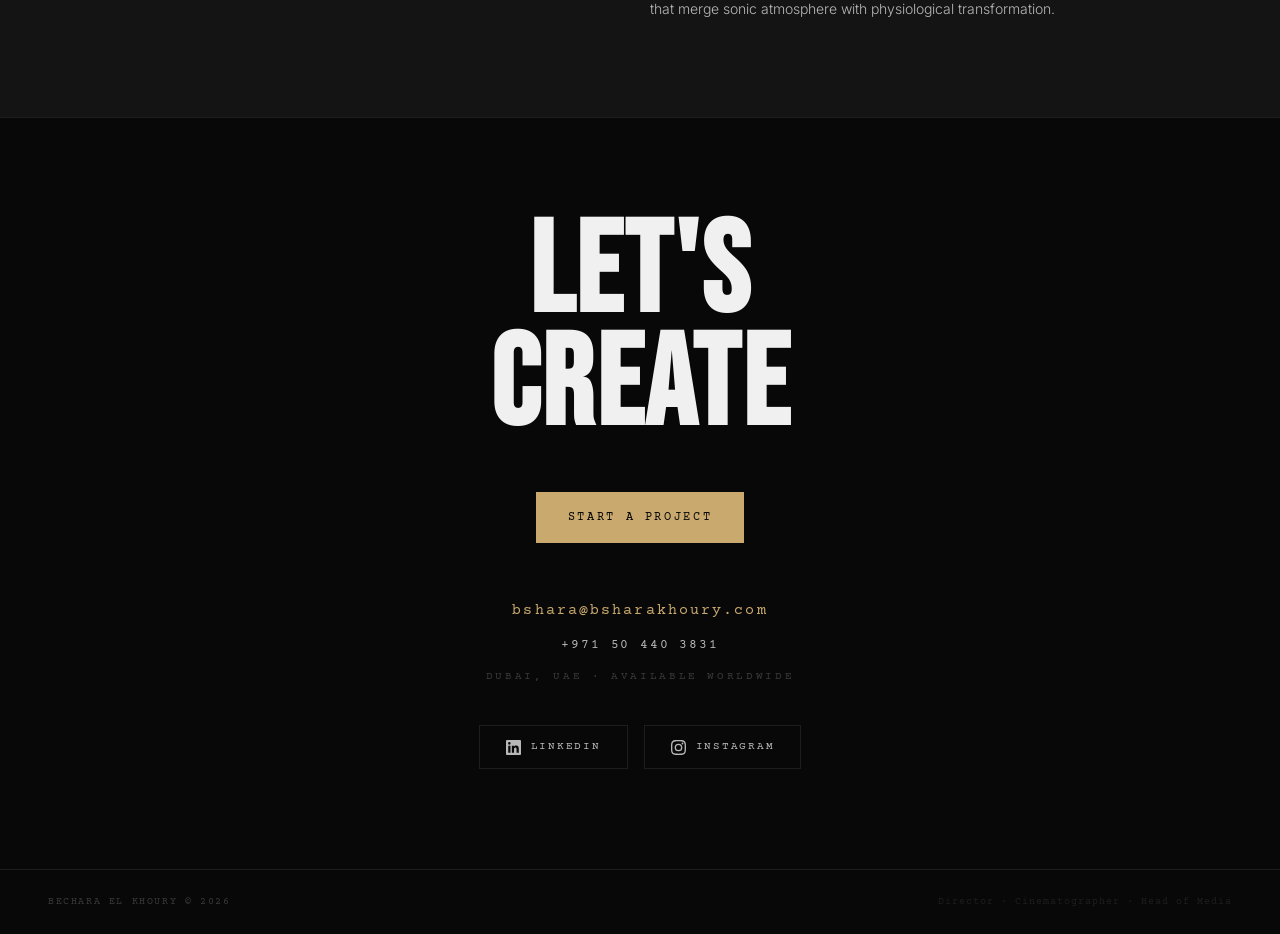
==== commit 913c9ba7: "Contact popup: separate contact.js, versioned assets, email-link fallback, centered CTA Co-Authored-" ====
--- a/index.html
+++ b/index.html
@@ -6,6 +6,7 @@
 <title>Bechara El Khoury - Director - Cinematographer - Head of Media</title>
 <meta name="description" content="Bechara El Khoury - Director, Cinematographer and Head of Media. 16+ years across 30+ countries.">
 <link rel="canonical" href="https://bsharakhoury.com/">
+<link rel="image_src" href="https://bsharakhoury.com/og-image.jpg">
 <meta name="theme-color" content="#080808">
 <link rel="icon" href="/favicon.ico" sizes="48x48">
 <link rel="icon" type="image/png" sizes="48x48" href="/favicon-48x48.png">
@@ -25,11 +26,11 @@
 <meta name="twitter:title" content="Bechara El Khoury - Director - Cinematographer - Head of Media">
 <meta name="twitter:description" content="Bechara El Khoury - Director, Cinematographer and Head of Media. 16+ years across 30+ countries.">
 <meta name="twitter:image" content="https://bsharakhoury.com/og-image.jpg">
-<script type="application/ld+json">{"@context":"https://schema.org","@type":"Person","name":"Bechara El Khoury","url":"https://bsharakhoury.com/","email":"bshara@bsharakhoury.com","jobTitle":"Director, Cinematographer and Head of Media","image":"https://bsharakhoury.com/og-image.jpg","sameAs":["https://www.linkedin.com/in/bshara-el-khoury/","https://www.instagram.com/bshara.in.filmmaking/"]}</script>
+<script type="application/ld+json">{"@context":"https://schema.org","@graph":[{"@type":"WebSite","@id":"https://bsharakhoury.com/#website","url":"https://bsharakhoury.com/","name":"Bechara El Khoury","inLanguage":"en","publisher":{"@id":"https://bsharakhoury.com/#person"}},{"@type":"WebPage","@id":"https://bsharakhoury.com/#webpage","url":"https://bsharakhoury.com/","name":"Bechara El Khoury - Director - Cinematographer - Head of Media","isPartOf":{"@id":"https://bsharakhoury.com/#website"},"about":{"@id":"https://bsharakhoury.com/#person"},"primaryImageOfPage":{"@id":"https://bsharakhoury.com/#primaryimage"},"image":{"@id":"https://bsharakhoury.com/#primaryimage"},"thumbnailUrl":"https://bsharakhoury.com/og-image.jpg","inLanguage":"en"},{"@type":"ImageObject","@id":"https://bsharakhoury.com/#primaryimage","url":"https://bsharakhoury.com/og-image.jpg","contentUrl":"https://bsharakhoury.com/og-image.jpg","width":1200,"height":630,"caption":"Bechara El Khoury holding a vintage film camera"},{"@type":"Person","@id":"https://bsharakhoury.com/#person","name":"Bechara El Khoury","url":"https://bsharakhoury.com/","email":"bshara@bsharakhoury.com","jobTitle":"Director, Cinematographer and Head of Media","image":{"@id":"https://bsharakhoury.com/#primaryimage"},"sameAs":["https://www.linkedin.com/in/bshara-el-khoury/","https://www.instagram.com/bshara.in.filmmaking/"]}]}</script>
 <link rel="preconnect" href="https://fonts.googleapis.com">
 <link rel="preconnect" href="https://fonts.gstatic.com" crossorigin>
 <link href="https://fonts.googleapis.com/css2?family=Bebas+Neue&family=Inter:wght@300;400;500;600&family=Courier+Prime:ital@0;1&display=swap" rel="stylesheet">
-<link rel="stylesheet" href="style.css">
+<link rel="stylesheet" href="style.css?v=20261004a">
 </head>
 <body>
 <a href="#filmmaking" class="skip-link">Skip to content</a>
@@ -573,12 +574,12 @@
 <!-- CONTACT -->
 <section id="contact">
   <h2 class="contact-heading fade">LET'S<br>CREATE</h2>
+  <a href="mailto:bshara@bsharakhoury.com?subject=Project%20enquiry" class="contact-cta fade" data-open-contact>Start a project</a>
   <div class="contact-info fade">
     <a href="mailto:bshara@bsharakhoury.com" class="contact-email">bshara@bsharakhoury.com</a>
     <a href="tel:+971504403831" class="contact-phone">+971 50 440 3831</a>
         <span class="contact-loc">Dubai, UAE &middot; Available Worldwide</span>
   </div>
-  <button type="button" class="contact-cta fade" data-open-contact>Start a project</button>
   <div class="contact-links fade">
     <a href="https://www.linkedin.com/in/bshara-el-khoury/" target="_blank" rel="noopener noreferrer" class="contact-pill">
       <svg viewBox="0 0 24 24"><path d="M20.447 20.452h-3.554v-5.569c0-1.328-.027-3.037-1.852-3.037-1.853 0-2.136 1.445-2.136 2.939v5.667H9.351V9h3.414v1.561h.046c.477-.9 1.637-1.85 3.37-1.85 3.601 0 4.267 2.37 4.267 5.455v6.286zM5.337 7.433a2.062 2.062 0 01-2.063-2.065 2.064 2.064 0 112.063 2.065zm1.782 13.019H3.555V9h3.564v11.452zM22.225 0H1.771C.792 0 0 .774 0 1.729v20.542C0 23.227.792 24 1.771 24h20.451C23.2 24 24 23.227 24 22.271V1.729C24 .774 23.2 0 22.222 0h.003z"/></svg>
@@ -596,7 +597,8 @@
   <span class="foot-r">Director &middot; Cinematographer &middot; Head of Media</span>
 </footer>
 
-<script src="photos.js"></script>
-<script src="script.js"></script>
+<script src="photos.js?v=20261004a"></script>
+<script src="script.js?v=20261004a"></script>
+<script src="contact.js?v=20261004a"></script>
 </body>
 </html>
--- a/style.css
+++ b/style.css
@@ -271,7 +271,7 @@
 @media (prefers-reduced-motion:reduce){html{scroll-behavior:auto;}*,*::before,*::after{animation-duration:0.01ms !important;animation-iteration-count:1 !important;transition-duration:0.01ms !important;}}
 
 /* CONTACT POPUP */
-.contact-cta{cursor:pointer;border:none;}
+.contact-cta{cursor:pointer;border:none;display:block;width:max-content;max-width:100%;margin:0 auto 56px;}
 .cmodal{position:fixed;inset:0;z-index:350;background:var(--black);opacity:0;pointer-events:none;visibility:hidden;transition:opacity 0.35s,visibility 0.35s;overflow-y:auto;-webkit-overflow-scrolling:touch;}
 .cmodal.open{opacity:1;pointer-events:all;visibility:visible;}
 .cm-close{position:fixed;top:20px;right:32px;z-index:2;background:none;border:1px solid var(--border);color:var(--text);font-family:var(--fm);font-size:10px;letter-spacing:0.2em;text-transform:uppercase;padding:10px 16px;transition:all 0.2s;}
@@ -337,3 +337,6 @@
   .hom-report-btn{min-height:48px;}
   .skip-link{min-height:44px;}
 }
+
+.contact-info{margin-bottom:40px;}
+.contact-links{margin-top:0;}
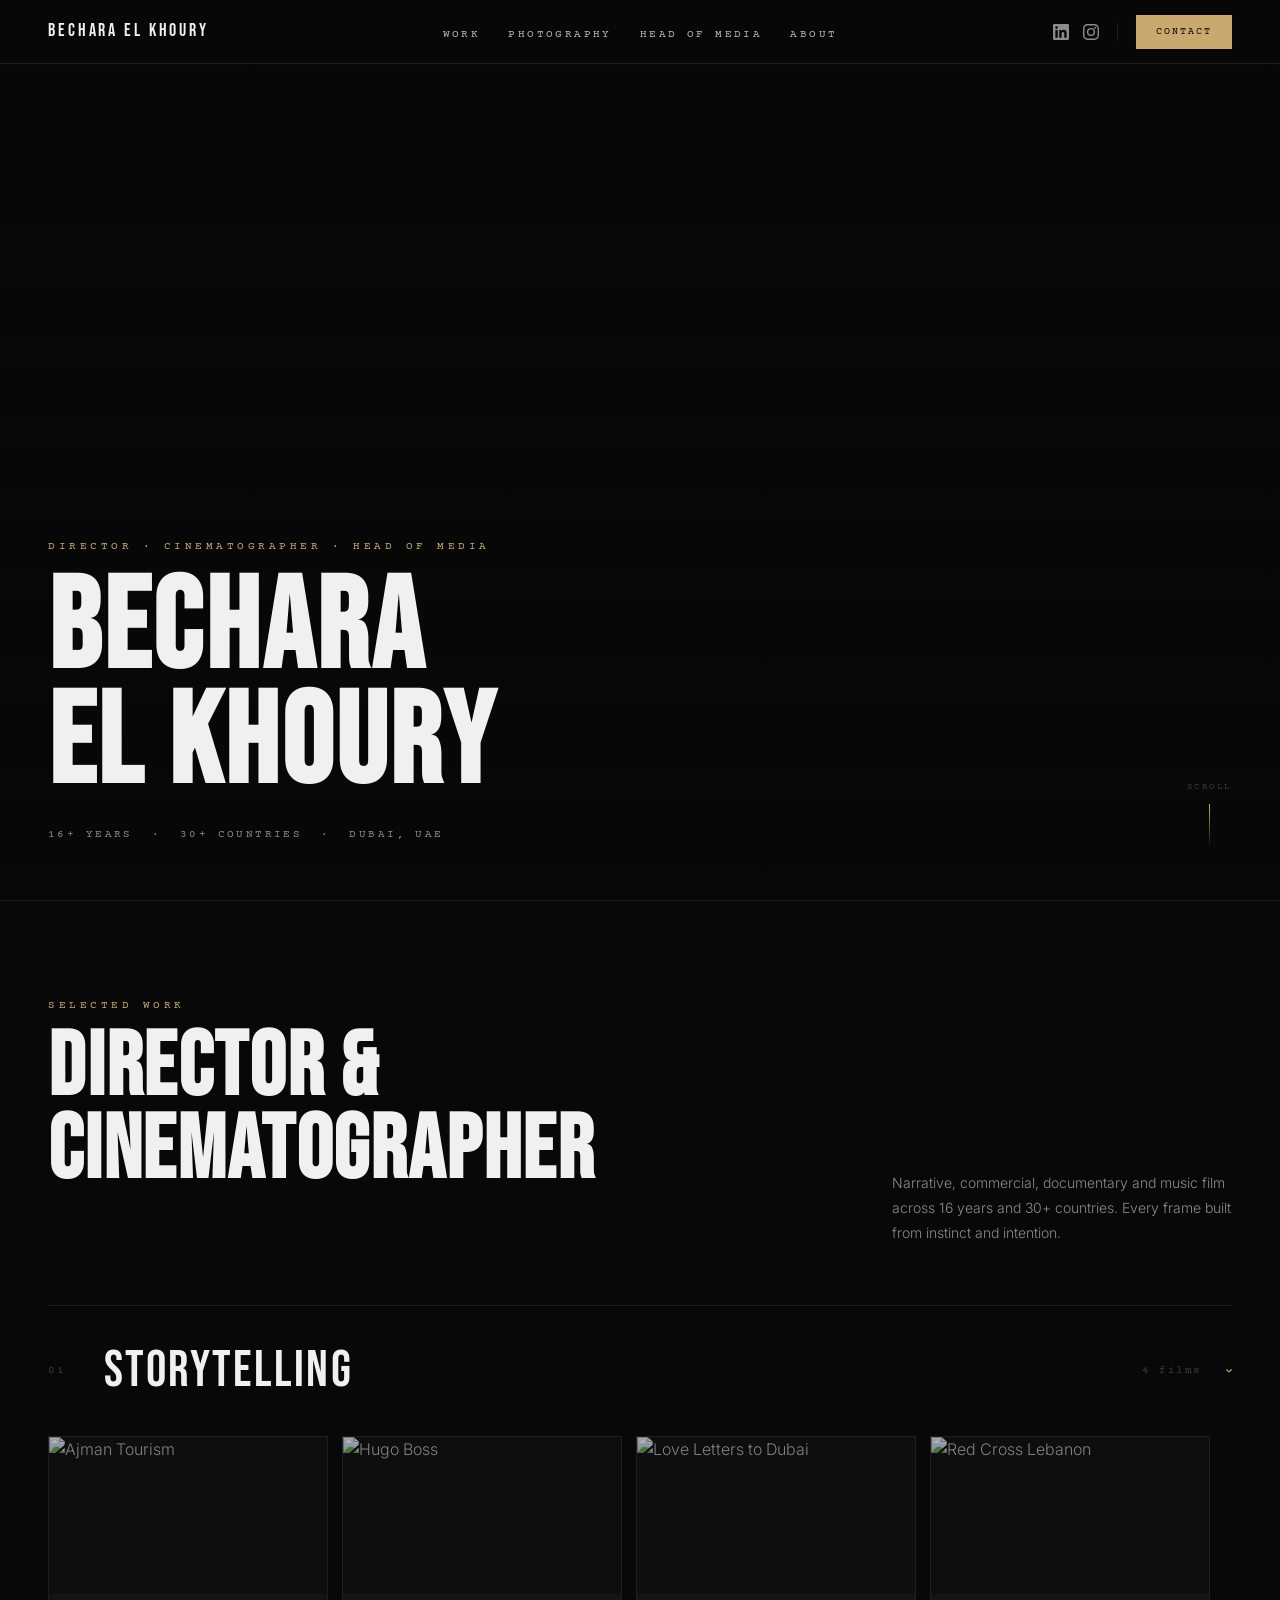
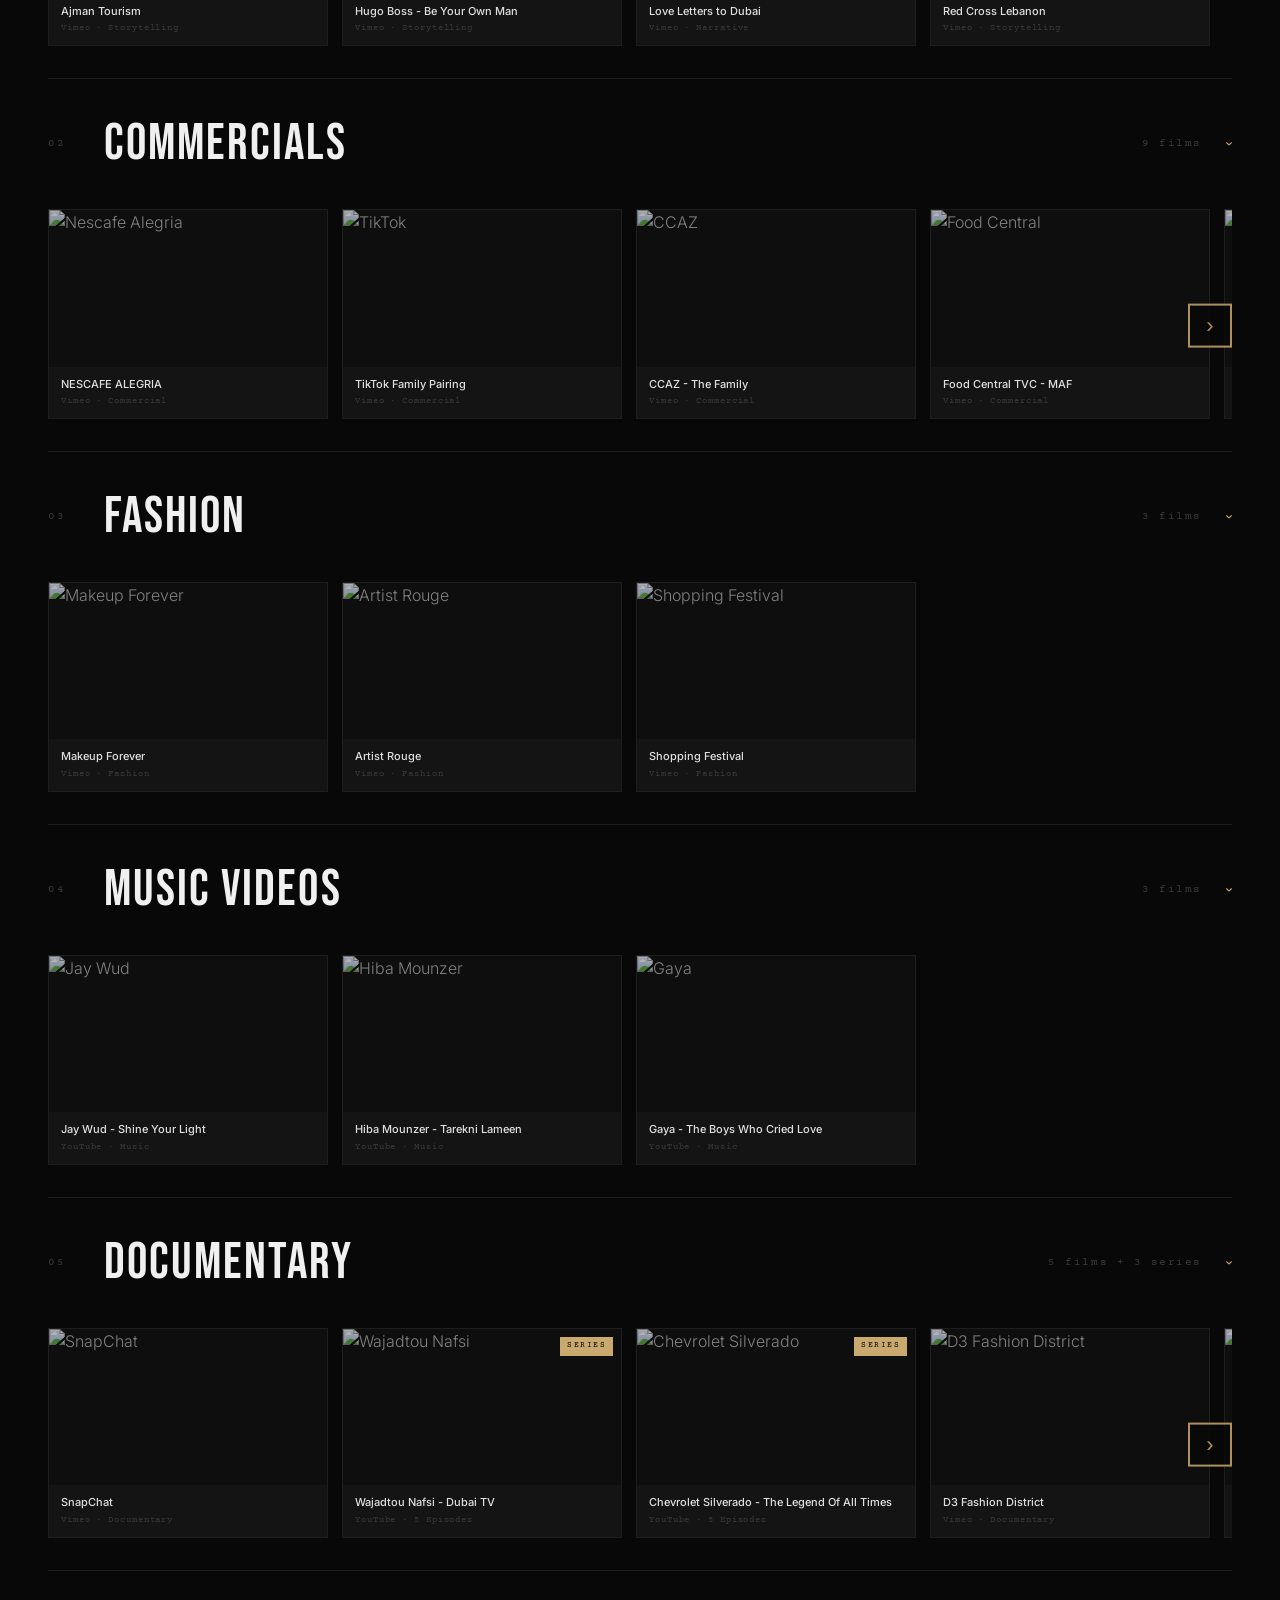
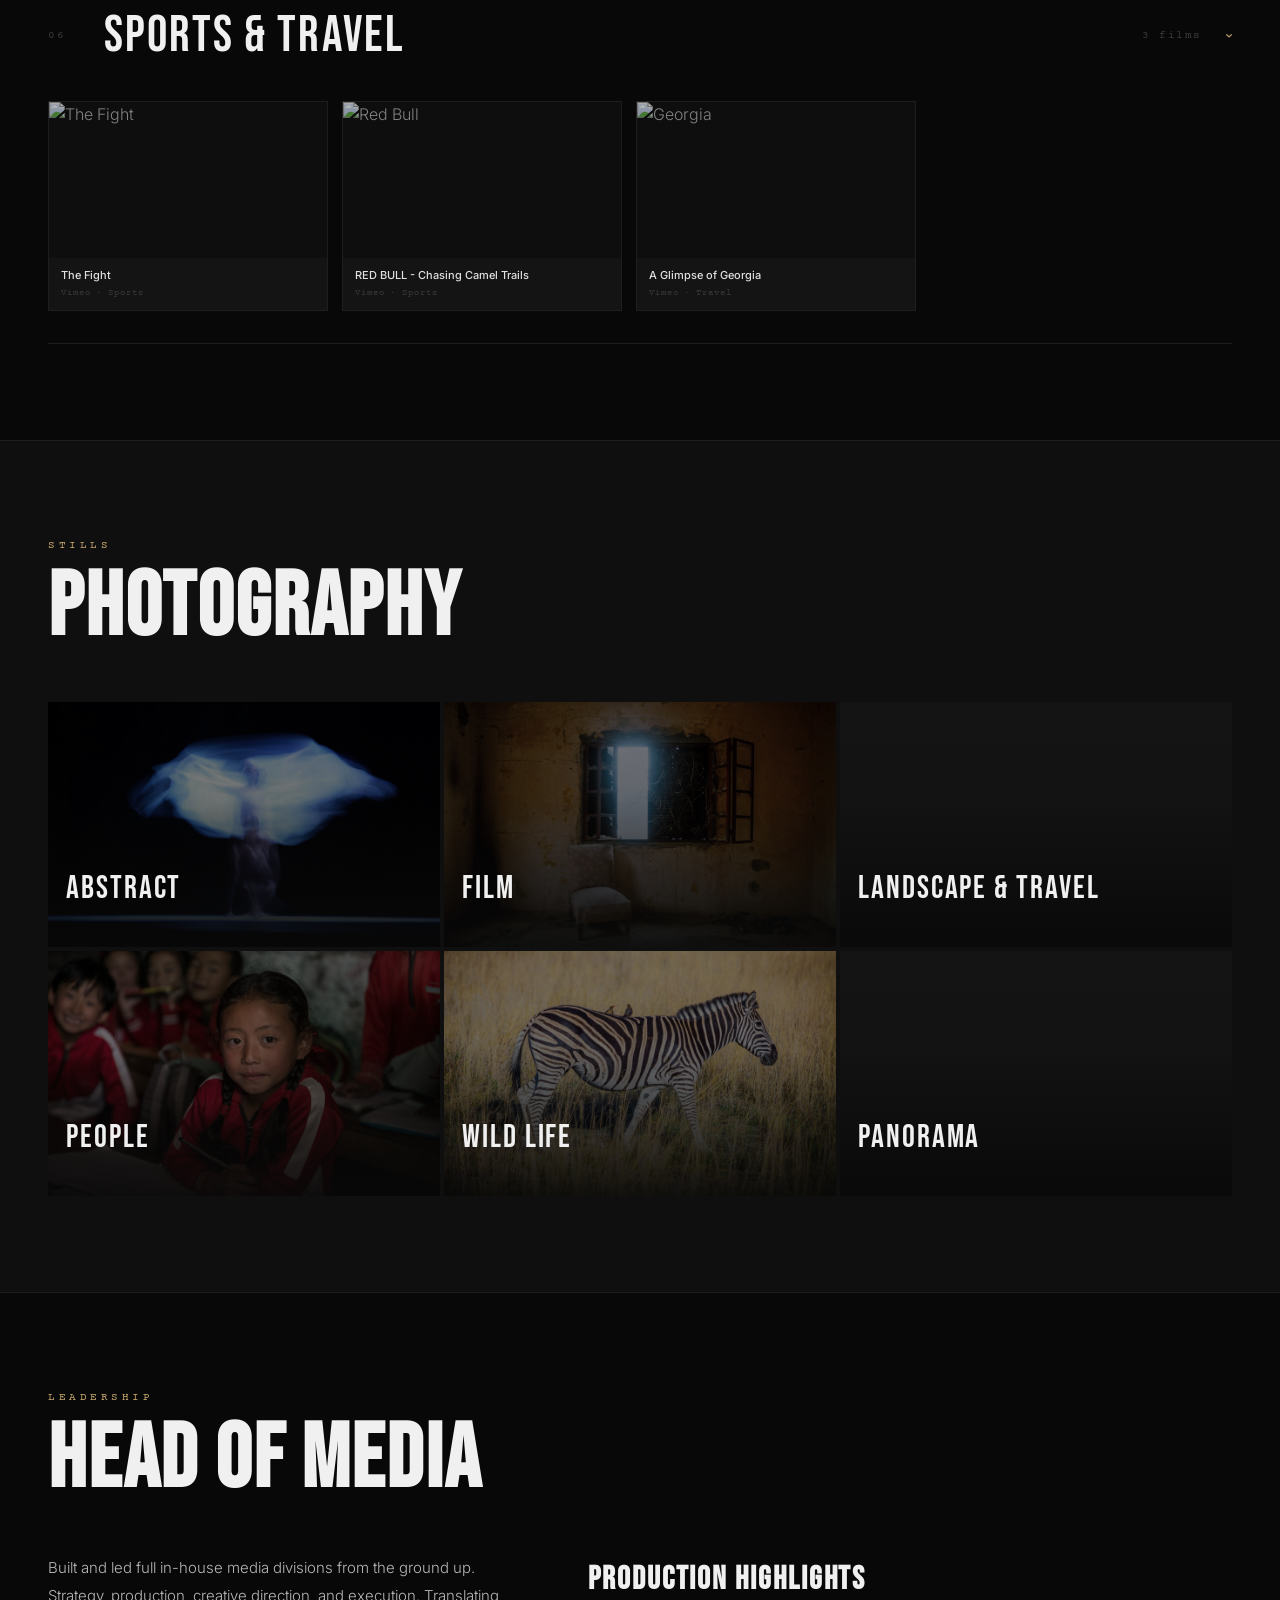
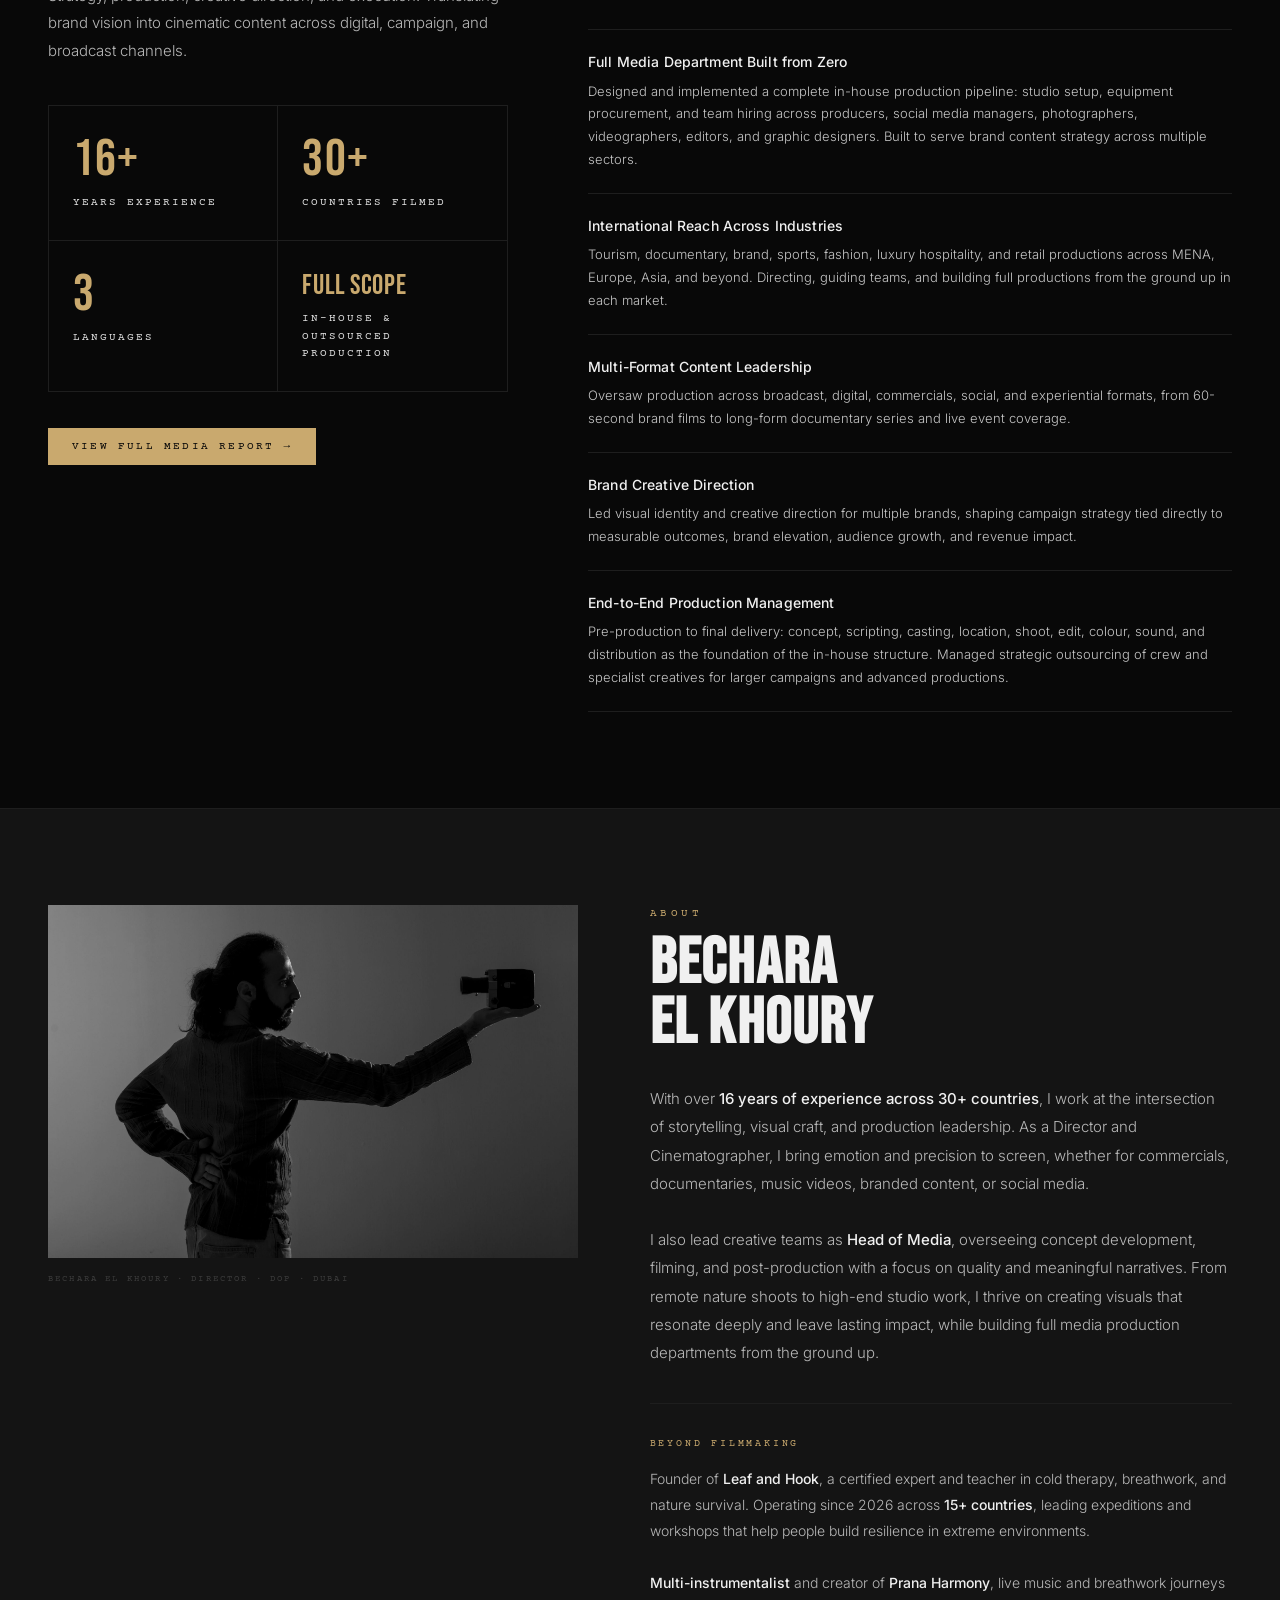
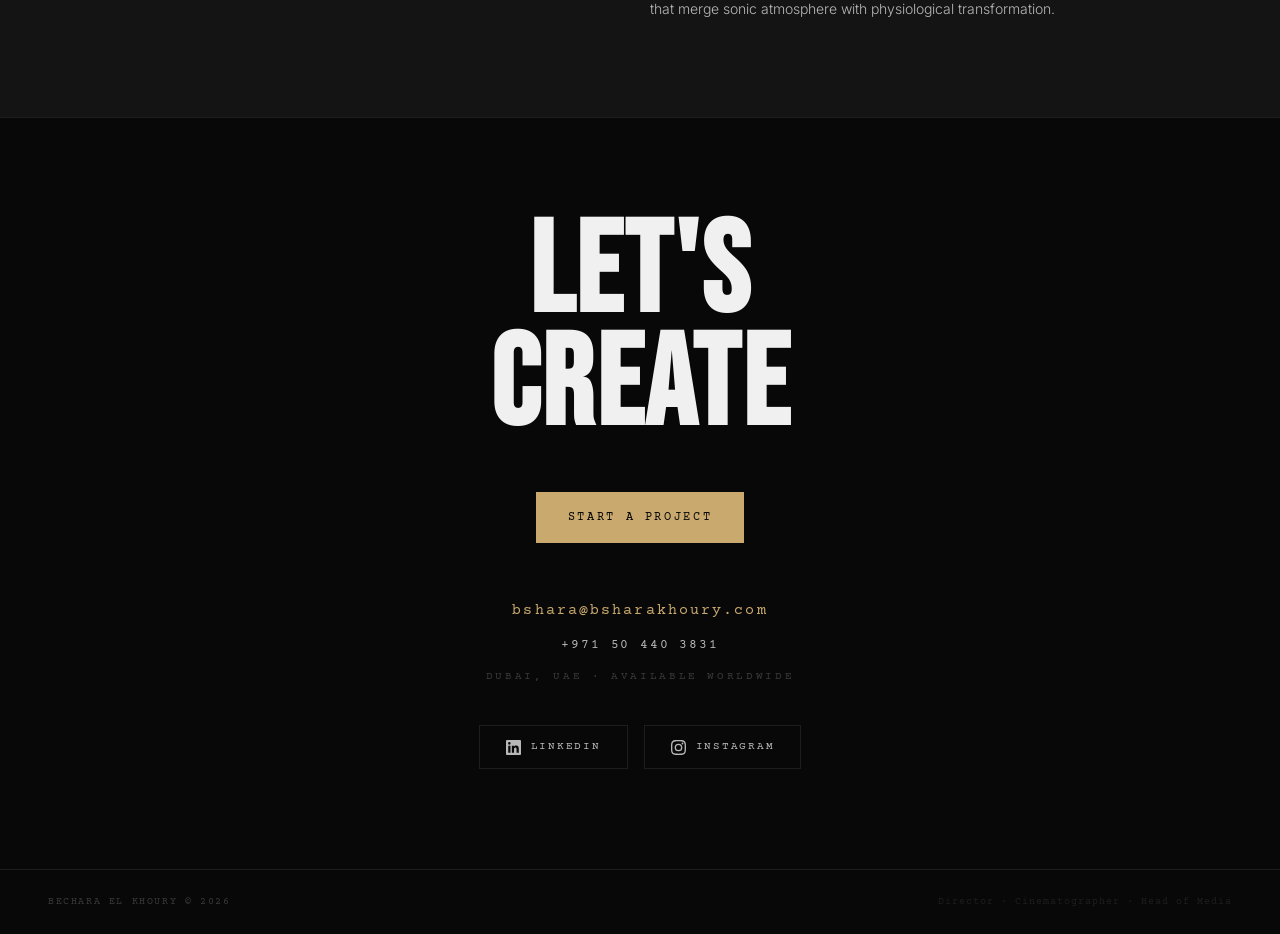
==== commit 416511f8: "Contact form: remove project type and budget; free-text message only Co-Authored-By: Claude Sonnet 5" ====
--- a/index.html
+++ b/index.html
@@ -368,28 +368,7 @@
           <label class="cm-field"><span>Your name</span><input type="text" name="name" autocomplete="name" required></label>
           <label class="cm-field"><span>Your email</span><input type="email" name="email" autocomplete="email" inputmode="email" required></label>
         </div>
-        <fieldset class="cm-group">
-          <legend>What do you need?</legend>
-          <div class="cm-chips">
-            <label class="cm-chip"><input type="radio" name="project_type" value="Commercial / Brand film" checked><span>Commercial / Brand film</span></label>
-            <label class="cm-chip"><input type="radio" name="project_type" value="Documentary / Storytelling"><span>Documentary / Story</span></label>
-            <label class="cm-chip"><input type="radio" name="project_type" value="Social media / Content"><span>Social content</span></label>
-            <label class="cm-chip"><input type="radio" name="project_type" value="Photography"><span>Photography</span></label>
-            <label class="cm-chip"><input type="radio" name="project_type" value="Head of Media / Consulting"><span>Head of Media</span></label>
-            <label class="cm-chip"><input type="radio" name="project_type" value="Other"><span>Something else</span></label>
-          </div>
-        </fieldset>
-        <fieldset class="cm-group">
-          <legend>Budget <em>(optional)</em></legend>
-          <div class="cm-chips">
-            <label class="cm-chip"><input type="radio" name="budget" value="Under AED 20k"><span>Under AED 20k</span></label>
-            <label class="cm-chip"><input type="radio" name="budget" value="AED 20k to 50k"><span>AED 20k to 50k</span></label>
-            <label class="cm-chip"><input type="radio" name="budget" value="AED 50k to 100k"><span>AED 50k to 100k</span></label>
-            <label class="cm-chip"><input type="radio" name="budget" value="AED 100k+"><span>AED 100k+</span></label>
-            <label class="cm-chip"><input type="radio" name="budget" value="Not sure yet"><span>Not sure yet</span></label>
-          </div>
-        </fieldset>
-        <label class="cm-field"><span>Tell me about the project</span><textarea name="message" rows="4" placeholder="What, where, when, and anything I should know." required></textarea></label>
+        <label class="cm-field"><span>Your message</span><textarea name="message" rows="7" placeholder="Tell me about your project: what you are making, where, when, and anything else I should know." required></textarea></label>
         <input type="hidden" name="_subject" value="New project enquiry from bsharakhoury.com">
         <input type="text" name="_gotcha" class="cm-hp" tabindex="-1" autocomplete="off" aria-hidden="true">
         <div class="cm-actions">
--- a/style.css
+++ b/style.css
@@ -291,7 +291,7 @@
 .cm-field>span,.cm-group legend{font-family:var(--fm);font-size:10px;letter-spacing:0.26em;text-transform:uppercase;color:var(--subtle);padding:0;}
 .cm-group legend em{font-style:normal;color:var(--muted);}
 .cm-field input,.cm-field textarea{width:100%;background:transparent;border:none;border-bottom:1px solid var(--muted);border-radius:0;color:var(--white);font-family:var(--fb);font-size:17px;font-weight:300;padding:8px 0 12px;transition:border-color 0.25s;}
-.cm-field textarea{resize:vertical;min-height:110px;line-height:1.6;}
+.cm-field textarea{resize:vertical;min-height:200px;line-height:1.6;}
 .cm-field input::placeholder,.cm-field textarea::placeholder{color:var(--muted);}
 .cm-field input:focus,.cm-field textarea:focus{outline:none;border-bottom-color:var(--gold);}
 .cm-field .cm-err{border-bottom-color:#c0584f;}
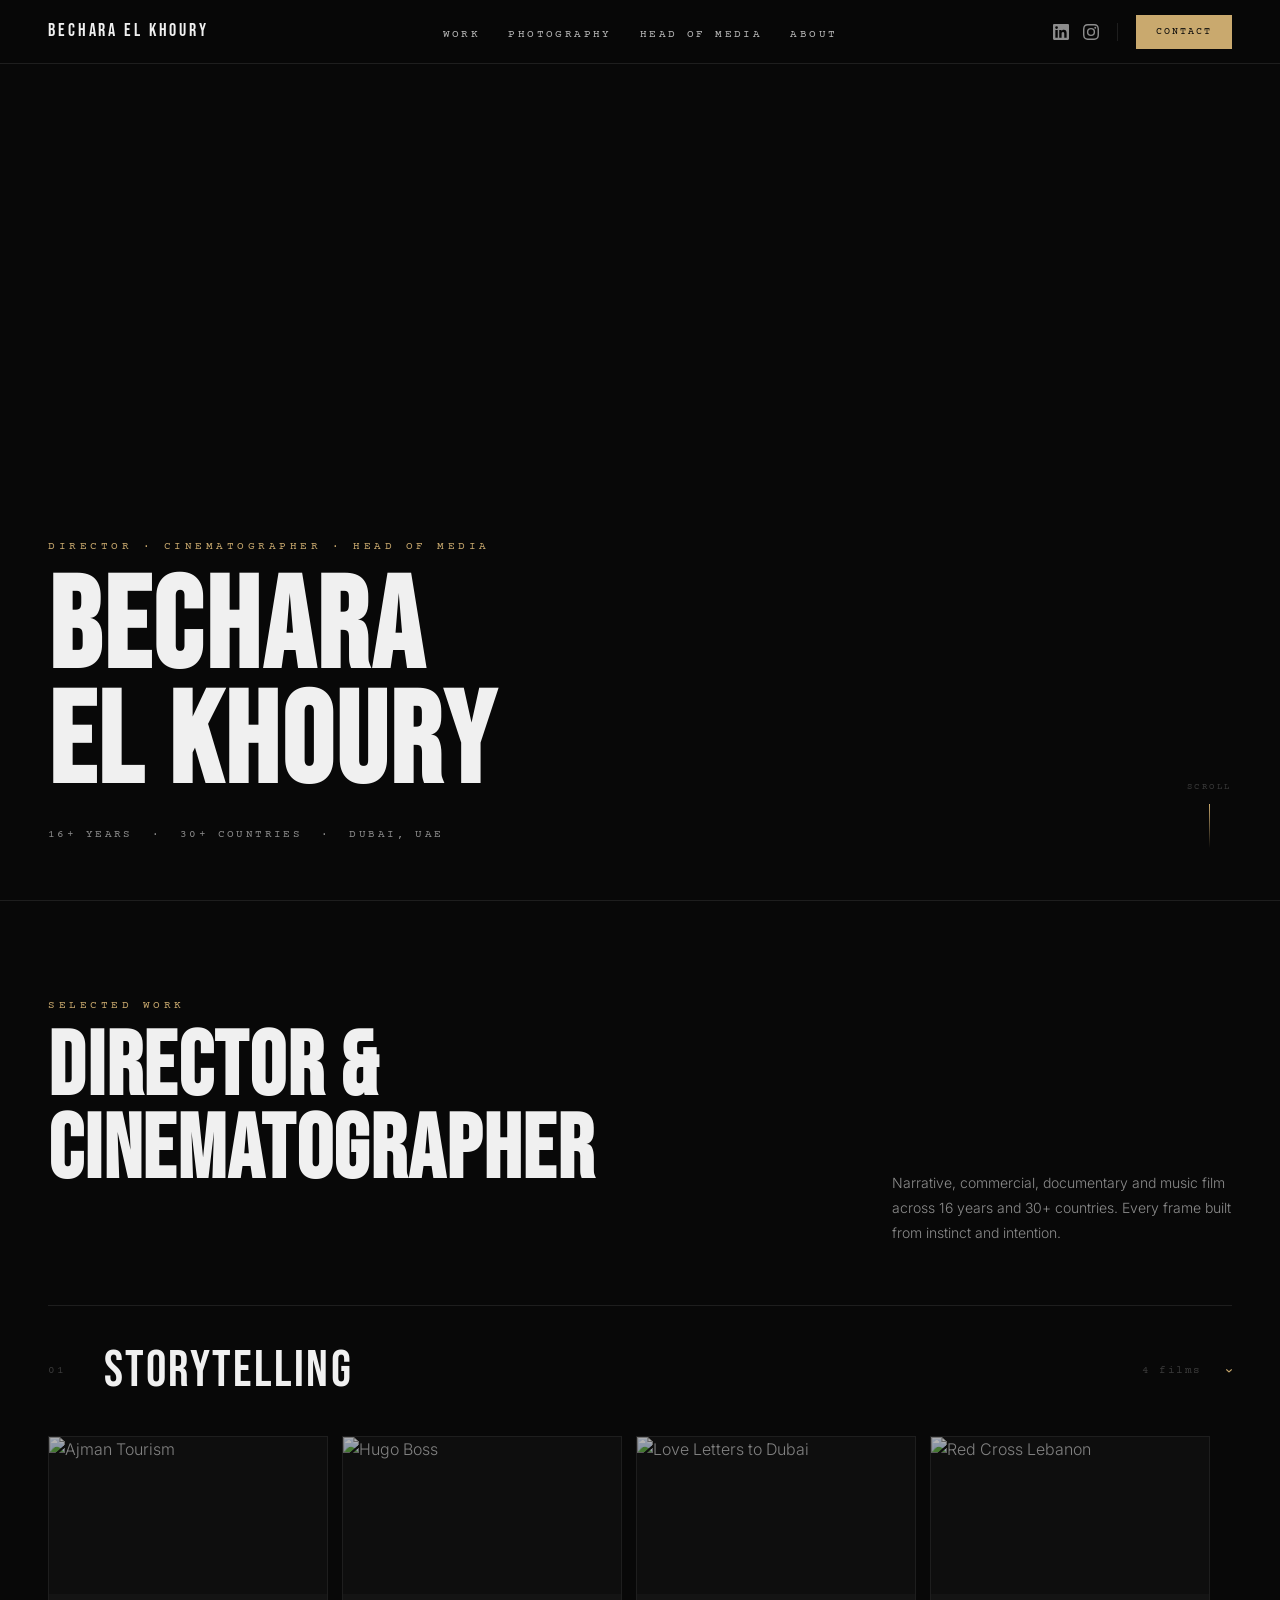
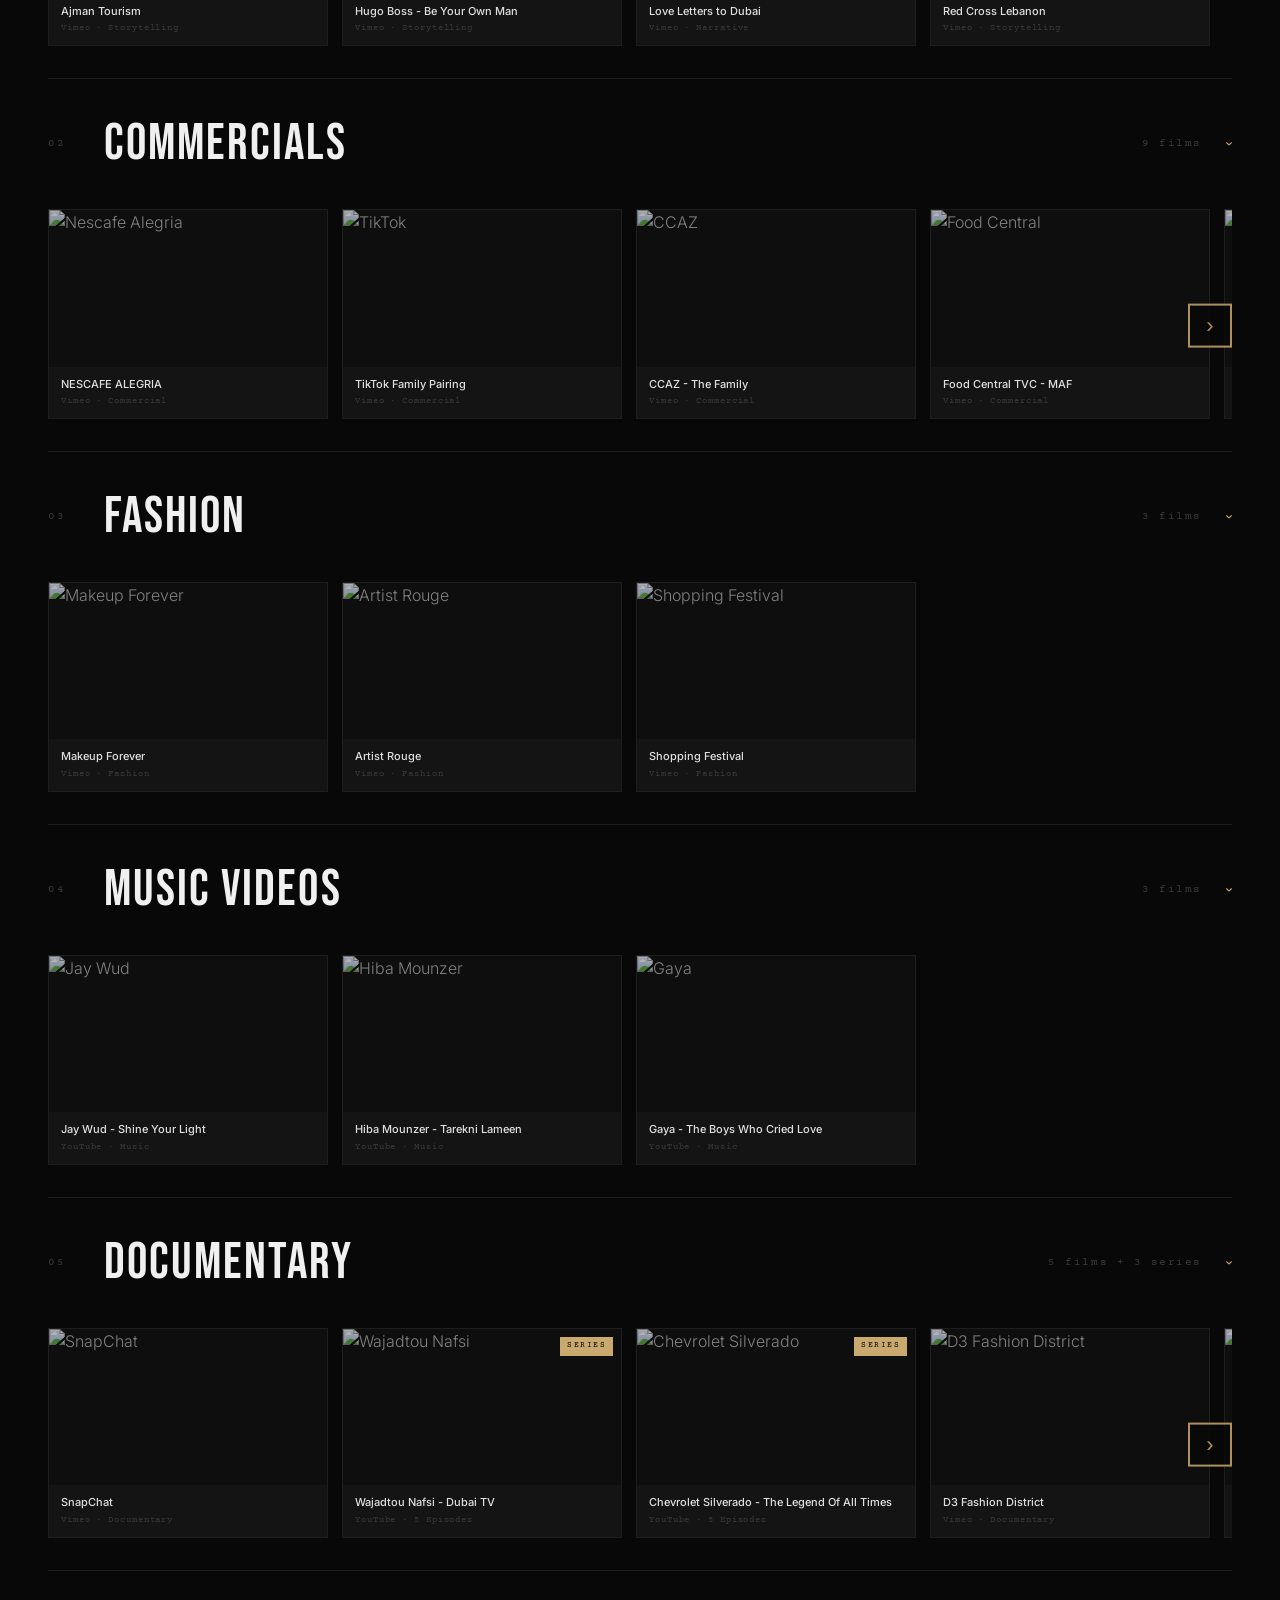
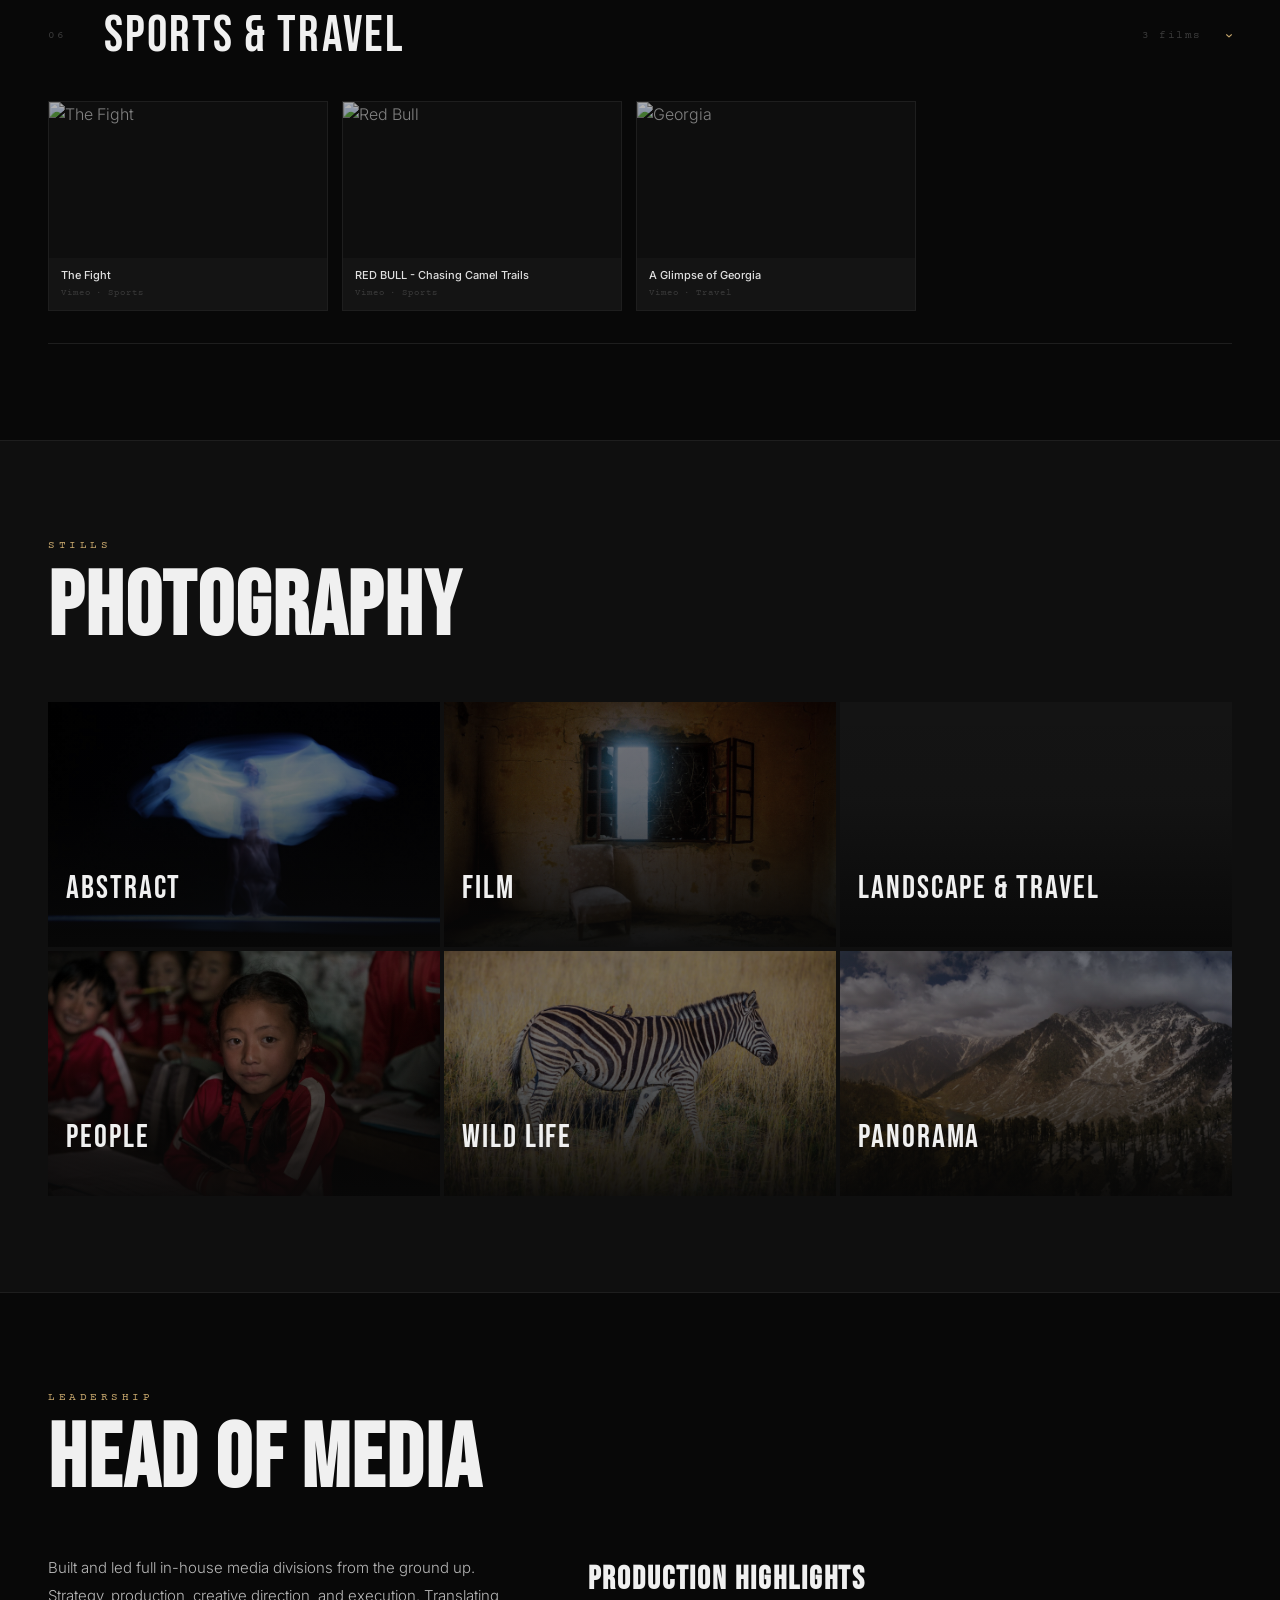
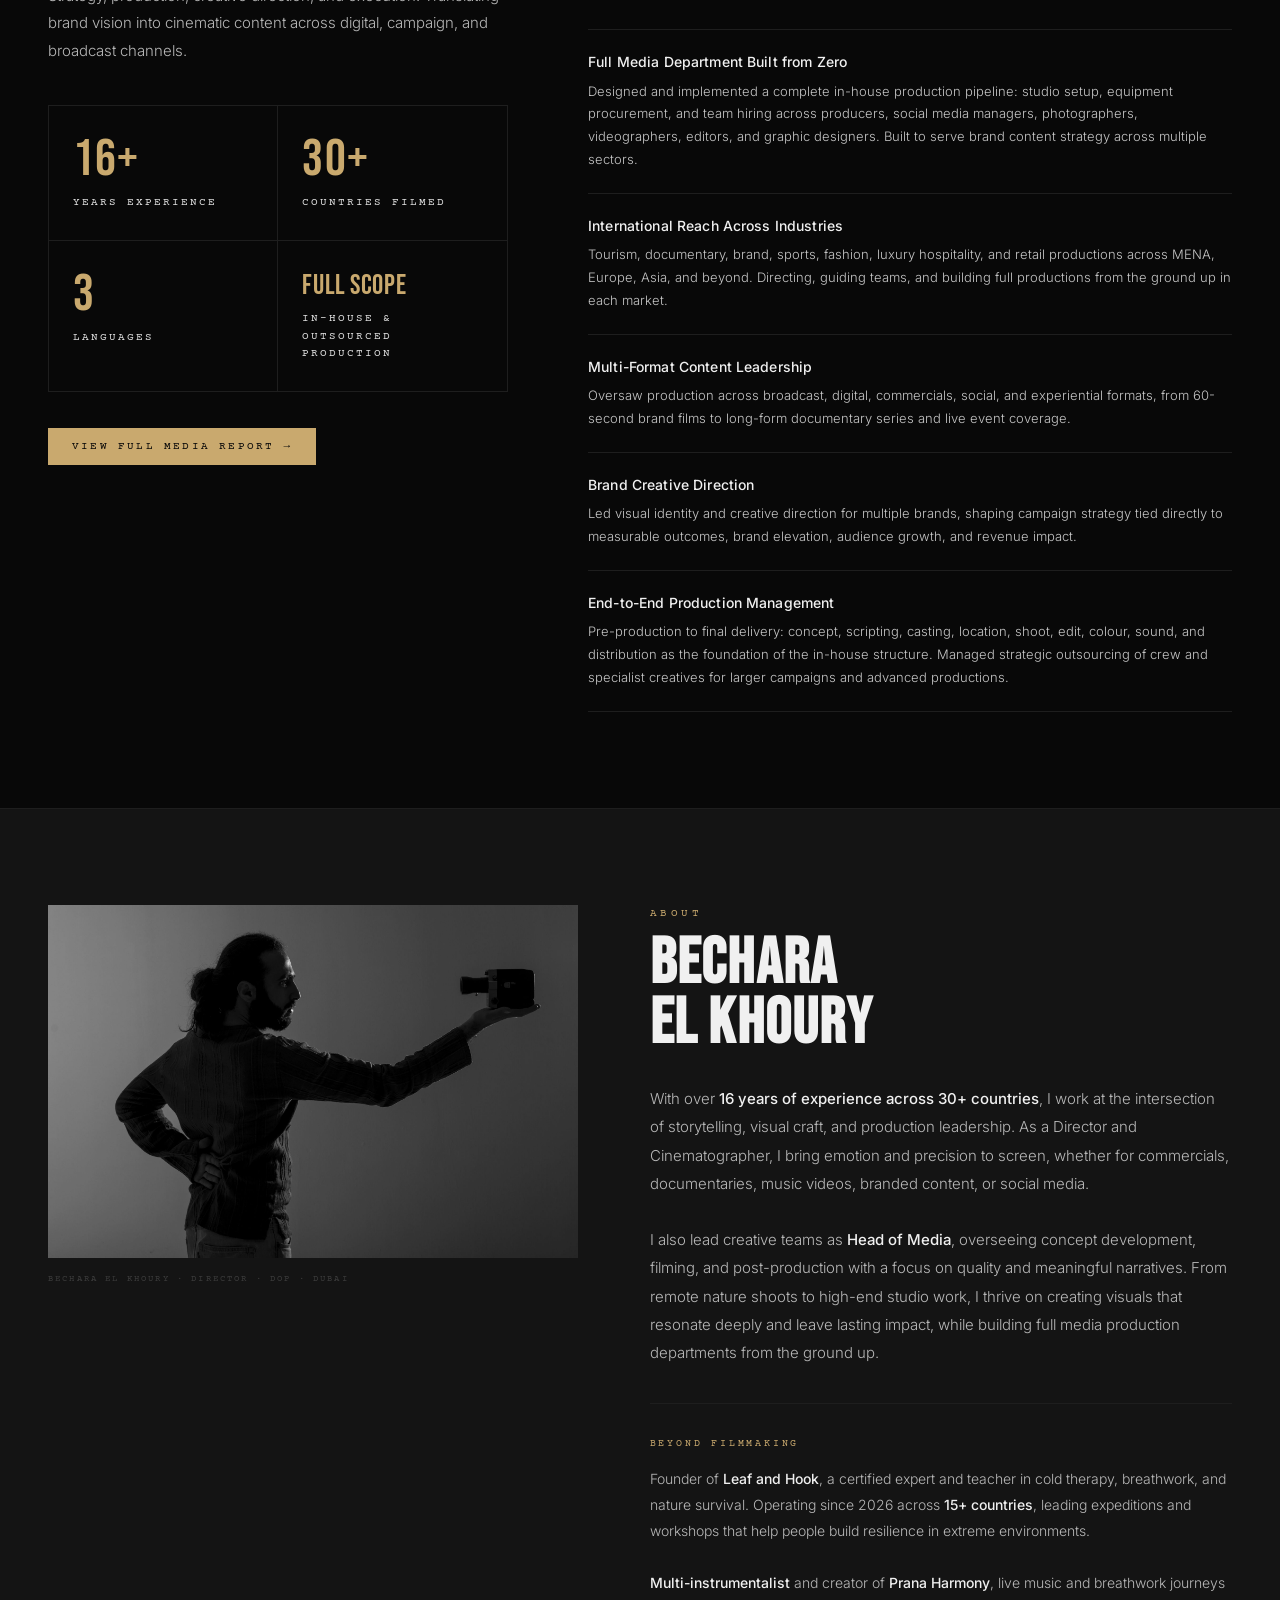
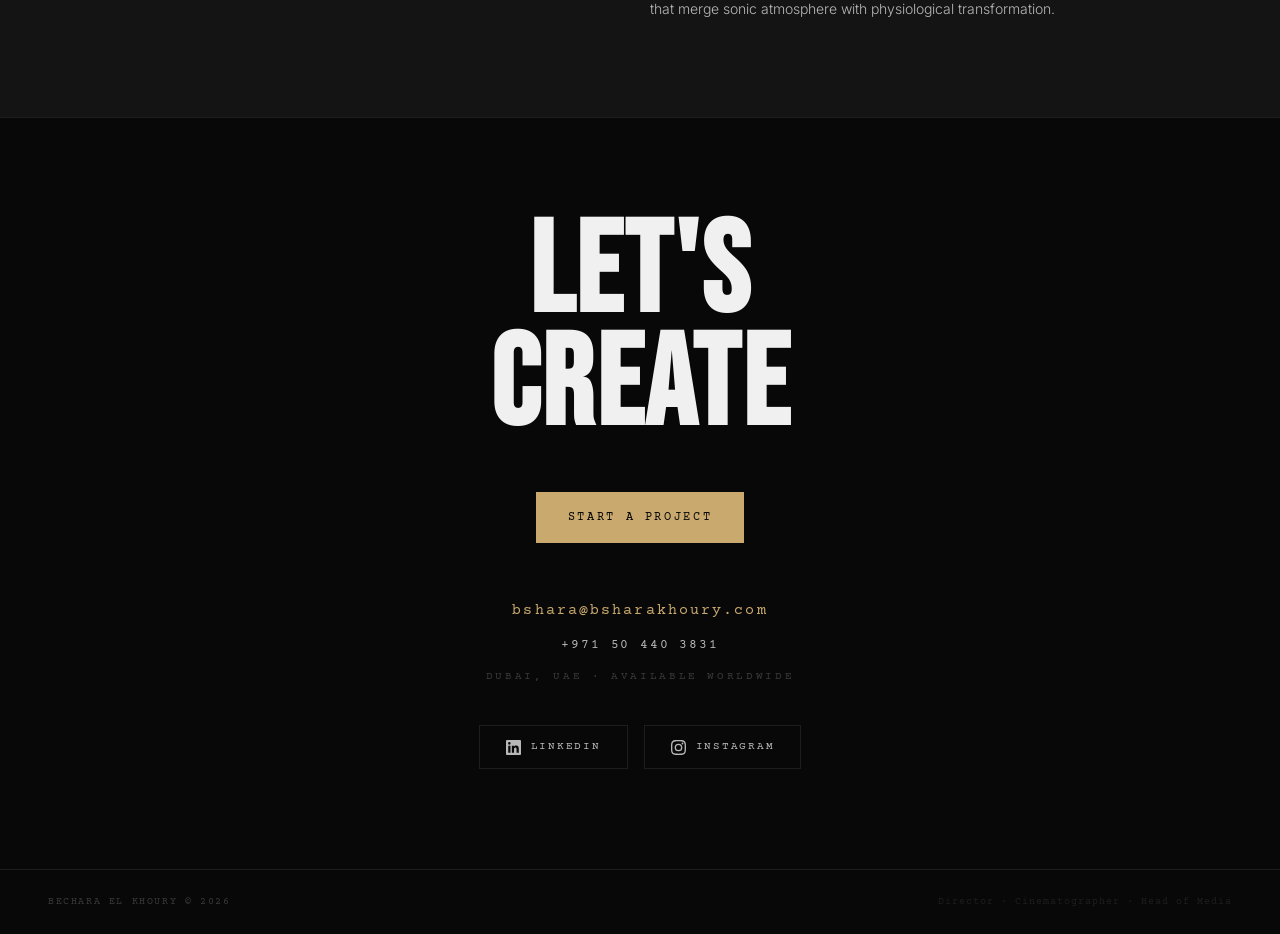
==== commit 2175e34d: "Bump asset version Co-Authored-By: Claude Sonnet 5.5 <noreply@anthropic.com>" ====
--- a/index.html
+++ b/index.html
@@ -30,7 +30,7 @@
 <link rel="preconnect" href="https://fonts.googleapis.com">
 <link rel="preconnect" href="https://fonts.gstatic.com" crossorigin>
 <link href="https://fonts.googleapis.com/css2?family=Bebas+Neue&family=Inter:wght@300;400;500;600&family=Courier+Prime:ital@0;1&display=swap" rel="stylesheet">
-<link rel="stylesheet" href="style.css?v=20261004a">
+<link rel="stylesheet" href="style.css?v=20261004b">
 </head>
 <body>
 <a href="#filmmaking" class="skip-link">Skip to content</a>
@@ -576,8 +576,8 @@
   <span class="foot-r">Director &middot; Cinematographer &middot; Head of Media</span>
 </footer>
 
-<script src="photos.js?v=20261004a"></script>
-<script src="script.js?v=20261004a"></script>
-<script src="contact.js?v=20261004a"></script>
+<script src="photos.js?v=20261004b"></script>
+<script src="script.js?v=20261004b"></script>
+<script src="contact.js?v=20261004b"></script>
 </body>
 </html>
